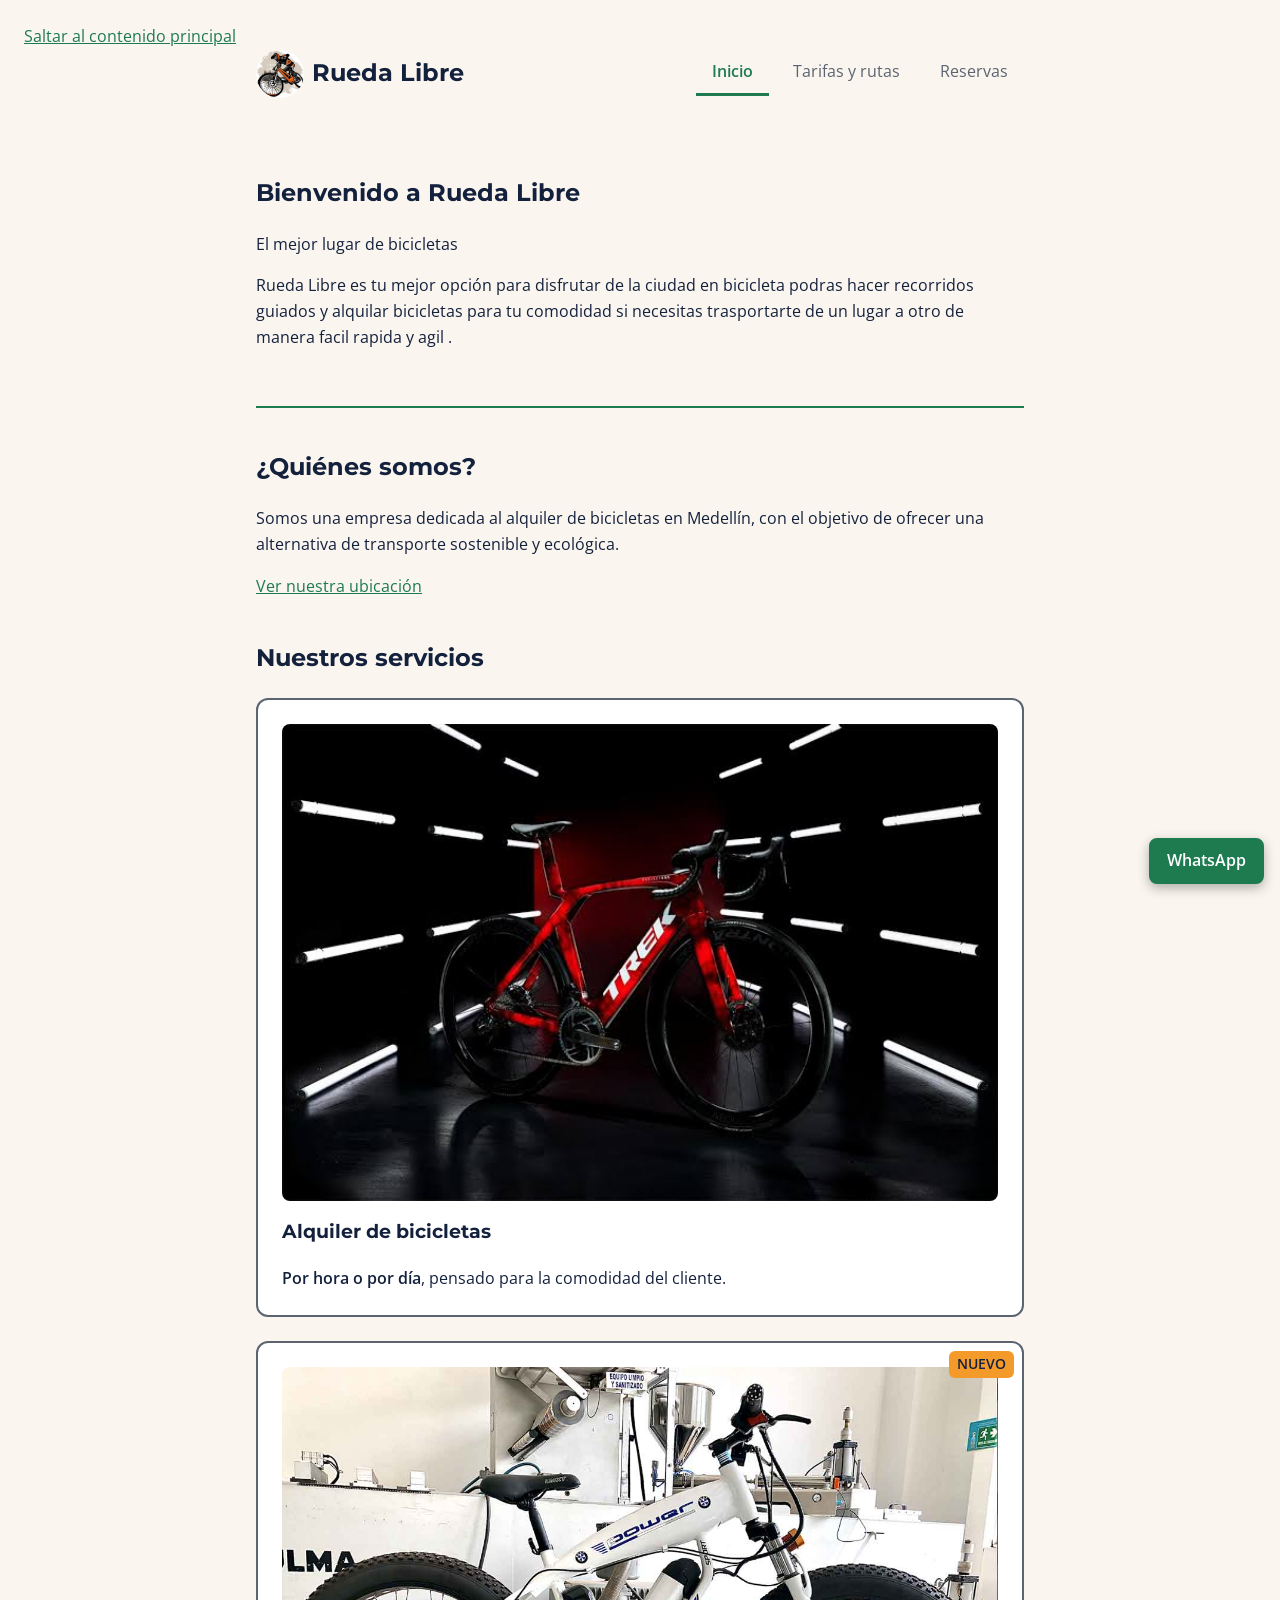
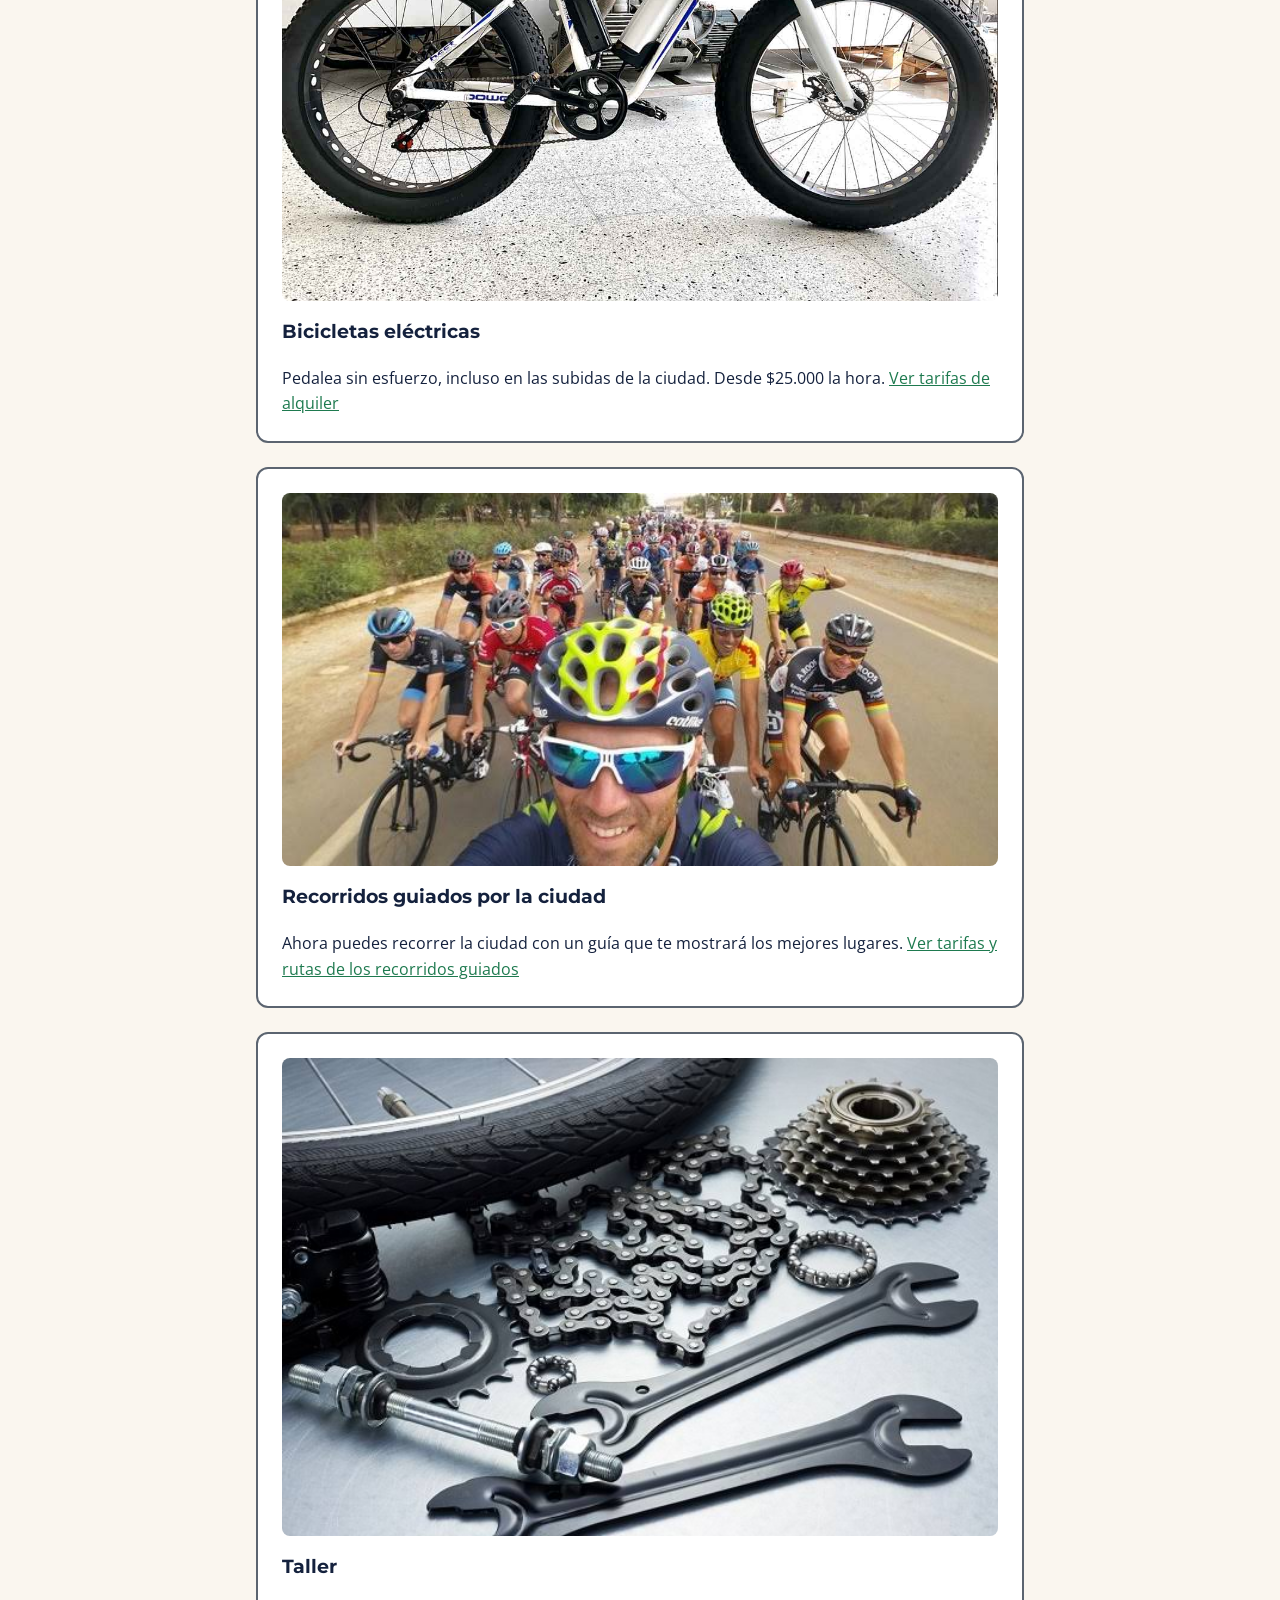
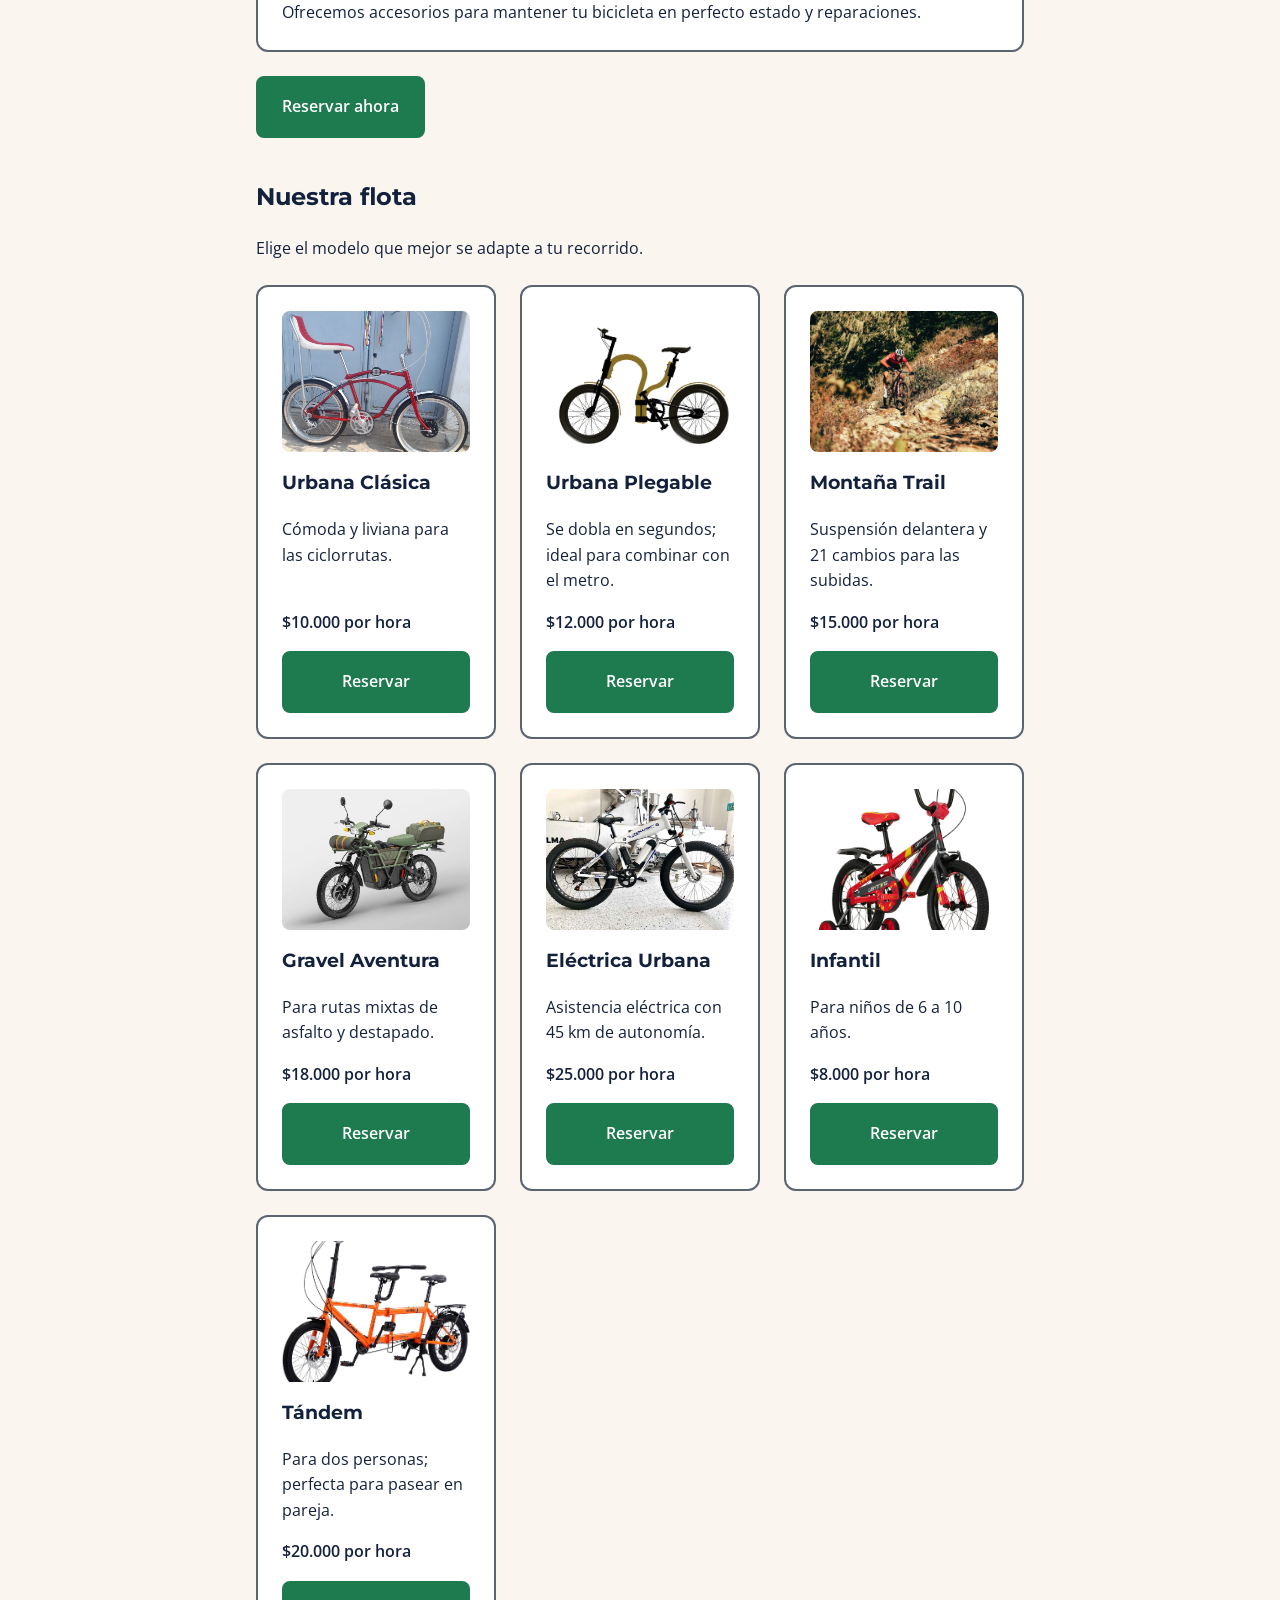
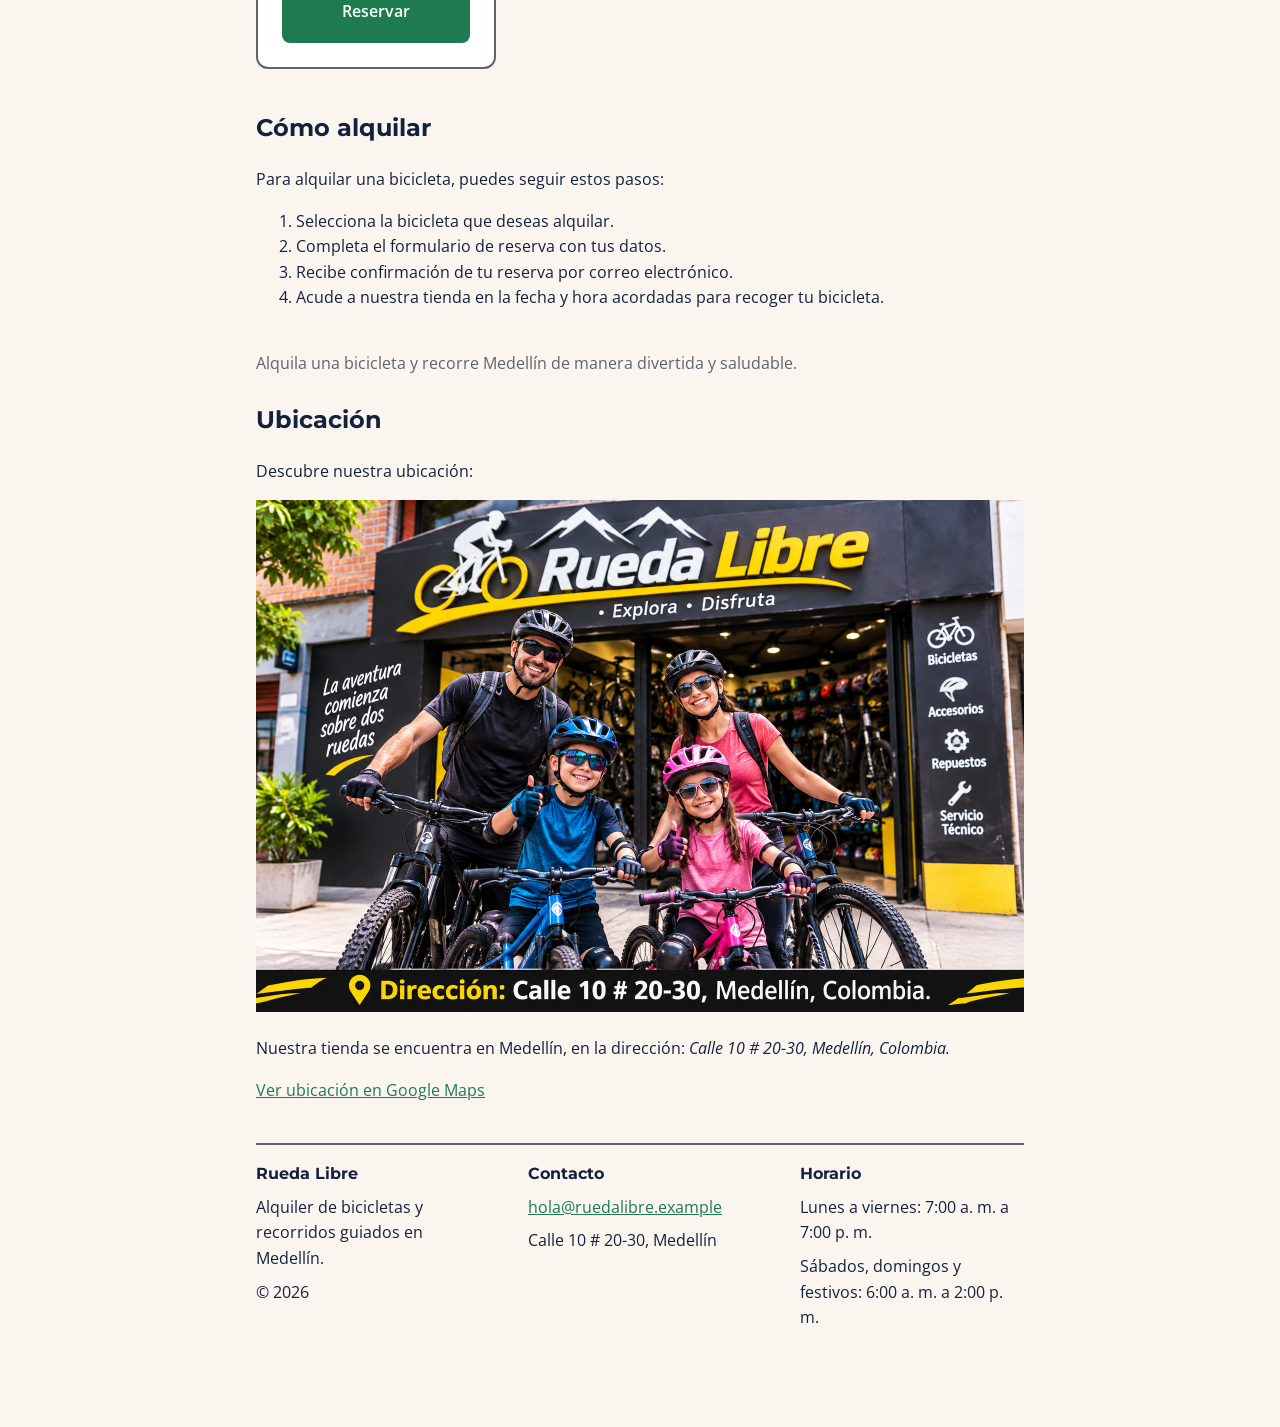
==== index.html @ db2ea0ac "Seccion Nuestra flota con Grid y tarjetas con Flexbox" ====
<!DOCTYPE html>
<html lang="es">
<head>
    <meta charset="UTF-8">
    <meta name="viewport" content="width=device-width, initial-scale=1.0">
    <meta name="description" content="Rueda Libre: alquiler de bicicletas y recorridos guiados en Medellín. Una manera de rodar en cualquier parte.">
    <title>Rueda Libre | Alquiler de bicicletas en Medellín</title>

    <link rel="preconnect" href="https://fonts.googleapis.com">
    <link rel="preconnect" href="https://fonts.gstatic.com" crossorigin>
    <link href="https://fonts.googleapis.com/css2?family=Montserrat:wght@700&family=Open+Sans:wght@400;600&display=swap" rel="stylesheet">
    <link rel="stylesheet" href="css/styles.css">
</head>
<body>
    <a href="#contenido">Saltar al contenido principal</a>

    <header>
        <p class="marca">
            <img src="img/LogoBicicleta.jpg" alt="" width="48" height="48">
            <span>Rueda Libre</span>
        </p>
        <nav>
            <ul id="menu">
                <li><a href="index.html" class="activo" aria-current="page">Inicio</a></li>
                <li><a href="paginas/tarifas.html">Tarifas y rutas</a></li>
                <li><a href="paginas/reservas.html">Reservas</a></li>
            </ul>
        </nav>
    </header>

    <main id="contenido">
        <section class="portada">
            <h1>Bienvenido a Rueda Libre</h1>
            <p>El mejor lugar de bicicletas</p>
            <p>Rueda Libre es tu mejor opción para disfrutar de la ciudad en bicicleta podras hacer recorridos guiados y alquilar bicicletas para tu comodidad si necesitas trasportarte de un lugar a otro de manera facil rapida y agil .</p>
        </section>

        <section id="quienes-somos">
            <h2>¿Quiénes somos?</h2>
            <p>Somos una empresa dedicada al alquiler de bicicletas en Medellín, con el objetivo de ofrecer una alternativa de transporte sostenible y ecológica.</p>
            <a href="#ubicacion">Ver nuestra ubicación</a>
        </section>

        <section id="nuestros-servicios">
            <h2>Nuestros servicios</h2>

            <article class="tarjeta">
                <img src="img/bicicleta1.jpg" alt="" width="200" height="200">
                <h3>Alquiler de bicicletas</h3>
                <p><strong>Por hora o por día</strong>, pensado para la comodidad del cliente.</p>
            </article>

            <article class="tarjeta tarjeta-nueva">
                <img src="img/bicicleta3.jpg" alt="" width="200" height="200">
                <h3>Bicicletas eléctricas</h3>
                <span class="etiqueta-nuevo">Nuevo</span>
                <p>Pedalea sin esfuerzo, incluso en las subidas de la ciudad. Desde $25.000 la hora.
                    <a href="paginas/tarifas.html#alquiler">Ver tarifas de alquiler</a></p>
            </article>

            <article class="tarjeta">
                <img src="img/bicicleta5.jpg" alt="" width="200" height="200">
                <h3>Recorridos guiados por la ciudad</h3>
                <p>Ahora puedes recorrer la ciudad con un guía que te mostrará los mejores lugares.
                    <a href="paginas/tarifas.html#recorridos">Ver tarifas y rutas de los recorridos guiados</a></p>
            </article>

            <article class="tarjeta">
                <img src="img/bicicleta4.jpg" alt="" width="200" height="200">
                <h3>Taller</h3>
                <p>Ofrecemos accesorios para mantener tu bicicleta en perfecto estado y reparaciones.</p>
            </article>

            <p><a href="paginas/reservas.html" class="boton-cta">Reservar ahora</a></p>
        </section>

        <!-- NUEVO: sección "Nuestra flota" con cuadrícula (Grid) de siete tarjetas.
             Las fotos son provisionales: cambia cada src por la foto real de ese modelo. -->
        <section id="flota">
            <h2>Nuestra flota</h2>
            <p>Elige el modelo que mejor se adapte a tu recorrido.</p>

            <div class="flota-grid">
                <article class="tarjeta tarjeta-flota">
                    <img src="img/clasica.jpg" alt="" width="200" height="200">
                    <h3>Urbana Clásica</h3>
                    <p class="descripcion">Cómoda y liviana para las ciclorrutas.</p>
                    <p class="precio">$10.000 por hora</p>
                    <a href="paginas/reservas.html" class="boton-cta" aria-label="Reservar Urbana Clásica">Reservar</a>
                </article>

                <article class="tarjeta tarjeta-flota">
                    <img src="img/plegable.jpg" alt="" width="200" height="200">
                    <h3>Urbana Plegable</h3>
                    <p class="descripcion">Se dobla en segundos; ideal para combinar con el metro.</p>
                    <p class="precio">$12.000 por hora</p>
                    <a href="paginas/reservas.html" class="boton-cta" aria-label="Reservar Urbana Plegable">Reservar</a>
                </article>

                <article class="tarjeta tarjeta-flota">
                    <img src="img/montaña.jpg" alt="" width="200" height="200">
                    <h3>Montaña Trail</h3>
                    <p class="descripcion">Suspensión delantera y 21 cambios para las subidas.</p>
                    <p class="precio">$15.000 por hora</p>
                    <a href="paginas/reservas.html" class="boton-cta" aria-label="Reservar Montaña Trail">Reservar</a>
                </article>

                <article class="tarjeta tarjeta-flota">
                    <img src="img/aventura.jpg" alt="" width="200" height="200">
                    <h3>Gravel Aventura</h3>
                    <p class="descripcion">Para rutas mixtas de asfalto y destapado.</p>
                    <p class="precio">$18.000 por hora</p>
                    <a href="paginas/reservas.html" class="boton-cta" aria-label="Reservar Gravel Aventura">Reservar</a>
                </article>

                <article class="tarjeta tarjeta-flota">
                    <img src="img/bicicleta3.jpg" alt="" width="200" height="200">
                    <h3>Eléctrica Urbana</h3>
                    <p class="descripcion">Asistencia eléctrica con 45 km de autonomía.</p>
                    <p class="precio">$25.000 por hora</p>
                    <a href="paginas/reservas.html" class="boton-cta" aria-label="Reservar Eléctrica Urbana">Reservar</a>
                </article>

                <article class="tarjeta tarjeta-flota">
                    <img src="img/niños.jpg" alt="" width="200" height="200">
                    <h3>Infantil</h3>
                    <p class="descripcion">Para niños de 6 a 10 años.</p>
                    <p class="precio">$8.000 por hora</p>
                    <a href="paginas/reservas.html" class="boton-cta" aria-label="Reservar Infantil">Reservar</a>
                </article>

                <!-- Séptimo modelo: solo se agrega otro <article>, sin tocar el CSS -->
                <article class="tarjeta tarjeta-flota">
                    <img src="img/2personas.jpg" alt="" width="100" height="100">
                    <h3>Tándem</h3>
                    <p class="descripcion">Para dos personas; perfecta para pasear en pareja.</p>
                    <p class="precio">$20.000 por hora</p>
                    <a href="paginas/reservas.html" class="boton-cta" aria-label="Reservar Tándem">Reservar</a>
                </article>
            </div>
        </section>

        <section id="como-alquilar">
            <h2>Cómo alquilar</h2>
            <p>Para alquilar una bicicleta, puedes seguir estos pasos:</p>
            <ol>
                <li>Selecciona la bicicleta que deseas alquilar.</li>
                <li>Completa el formulario de reserva con tus datos.</li>
                <li>Recibe confirmación de tu reserva por correo electrónico.</li>
                <li>Acude a nuestra tienda en la fecha y hora acordadas para recoger tu bicicleta.</li>
            </ol>
        </section>

        <figure class="bicicleta">
            <figcaption>Alquila una bicicleta y recorre Medellín de manera divertida y saludable.</figcaption>
        </figure>

        <section id="ubicacion">
            <h2>Ubicación</h2>
            <p>Descubre nuestra ubicación:</p>
            <img src="img/bicicleta2.png" alt="Bicicleta estacionada frente a la tienda de Rueda Libre" width="800" height="600">
            <p>Nuestra tienda se encuentra en Medellín, en la dirección: <em>Calle 10 # 20-30, Medellín, Colombia.</em></p>
            <a href="https://www.google.com/maps/place/Calle+10+%2320-30,+Medell%C3%ADn,+Antioquia" target="_blank" rel="noopener" aria-label="Ver ubicación en Google Maps (se abre en otra pestaña)">Ver ubicación en Google Maps</a>
        </section>
    </main>

    <footer>
        <div class="pie-bloque">
            <h2 class="pie-titulo">Rueda Libre</h2>
            <p>Alquiler de bicicletas y recorridos guiados en Medellín.</p>
            <p>© 2026</p>
        </div>

        <div class="pie-bloque">
            <h2 class="pie-titulo">Contacto</h2>
            <p><a href="mailto:hola@ruedalibre.example">hola@ruedalibre.example</a></p>
            <p>Calle 10 # 20-30, Medellín</p>
        </div>

        <div class="pie-bloque">
            <h2 class="pie-titulo">Horario</h2>
            <p>Lunes a viernes: 7:00 a. m. a 7:00 p. m.</p>
            <p>Sábados, domingos y festivos: 6:00 a. m. a 2:00 p. m.</p>
        </div>
    </footer>

    <a href="https://wa.me/573000000000" class="boton-cta boton-whatsapp" target="_blank" rel="noopener" aria-label="WhatsApp (se abre en otra pestaña)">WhatsApp</a>
</body>
</html>
---- css/styles.css ----
/* =====================================================
   RUEDA LIBRE · styles.css
   Índice:
   1. Variables globales
   2. Base (reset, texto, enlaces, foco)
   3. Estructura (contenedor, bloques y pie con Flexbox)
   4. Navegación (encabezado y menú con Flexbox)
   5. Componentes (portada, tarjetas, flota con Grid, etiqueta, tablas, botones, WhatsApp)
   6. Formulario
   ===================================================== */


/* =====================================================
   1. VARIABLES GLOBALES
   ===================================================== */
:root {
    /* Colores de marca */
    --verde-ruta: #1E7A4F;
    --naranja-pedal: #F39A2B;
    --azul-noche: #14213D;
    --crema: #FAF6EF;
    --gris-asfalto: #5B6470;
    --blanco: #FFFFFF;

    /* Tipografías (con fuentes de respaldo) */
    --fuente-titulos: "Montserrat", Arial, Helvetica, sans-serif;
    --fuente-texto: "Open Sans", Arial, Helvetica, sans-serif;

    /* Escala de espaciado */
    --espacio-1: 0.5rem;
    --espacio-2: 1rem;
    --espacio-3: 1.5rem;
    --espacio-4: 2.5rem;
}


/* =====================================================
   2. BASE
   ===================================================== */

/* Modelo de caja: el ancho incluye relleno y borde */
*, *::before, *::after {
    box-sizing: border-box;
}

/* padding-bottom grande: deja espacio al final para que el botón
   fijo de WhatsApp nunca tape el pie de página. */
body {
    font-family: var(--fuente-texto);
    font-weight: 400;
    line-height: 1.6;
    color: var(--azul-noche);
    background-color: var(--crema);
    padding: var(--espacio-2);
    padding-bottom: 5rem;
}

/* Títulos: un solo selector agrupado */
h1, h2, h3, h4, h5, h6 {
    font-family: var(--fuente-titulos);
    font-weight: 700;
}

strong {
    font-weight: 600;
}

/* Texto secundario: Gris Asfalto sobre Crema (5,6:1) */
small,
figcaption {
    color: var(--gris-asfalto);
}

/* Imágenes: nunca se salen de su caja */
img {
    max-width: 100%;
    height: auto;
}

/* Enlaces: Verde Ruta sobre Crema (4,9:1) */
a {
    color: var(--verde-ruta);
}

a:hover {
    color: var(--azul-noche);
    text-decoration-thickness: 3px;
}

/* Foco visible en todo lo que se puede enfocar */
a:focus,
button:focus,
input:focus,
select:focus,
textarea:focus {
    outline: 3px solid var(--azul-noche);
    outline-offset: 0.125rem;
}


/* =====================================================
   3. ESTRUCTURA
   ===================================================== */

/* Contenedor: ancho máximo en rem y centrado */
header, main, footer {
    max-width: 48rem;
    margin-left: auto;
    margin-right: auto;
}

/* ----- Pie de página con Flexbox -----
   Tres bloques en fila, alineados por arriba y con separación uniforme. */
footer {
    display: flex;
    flex-direction: row;
    justify-content: space-between;
    align-items: flex-start;
    flex-wrap: wrap;
    gap: var(--espacio-3);
    margin-top: var(--espacio-4);
    padding-top: var(--espacio-2);
    border-top: 2px solid var(--gris-asfalto);
}

.pie-bloque {
    flex: 0 1 14rem;
}

.pie-titulo {
    margin: 0 0 var(--espacio-1);
    font-size: 1rem;
}

.pie-bloque p {
    margin: 0 0 var(--espacio-1);
}

/* Separación entre bloques */
section {
    margin-bottom: var(--espacio-4);
}

figure {
    margin: var(--espacio-3) 0;
}

aside {
    margin: var(--espacio-3) 0;
    padding: var(--espacio-1) var(--espacio-3);
    border-left: 4px solid var(--verde-ruta);
}


/* =====================================================
   4. NAVEGACIÓN (encabezado y menú con Flexbox)
   ===================================================== */

/* ----- Encabezado -----
   Nombre en un extremo y menú en el otro, centrados verticalmente. */
header {
    display: flex;
    flex-direction: row;
    justify-content: space-between;
    align-items: center;
    flex-wrap: wrap;
    gap: var(--espacio-2);
    margin-bottom: var(--espacio-2);
}

/* Marca: logo pequeño + nombre (igual en las 3 páginas) */
.marca {
    display: flex;
    align-items: center;
    gap: var(--espacio-1);
    margin: 0;
    font-family: var(--fuente-titulos);
    font-size: 1.5rem;
    font-weight: 700;
}

.marca img {
    width: 3rem;
    height: 3rem;
    border-radius: 50%;
}

/* ----- Menú -----
   Contenedor flexible: gap separa los enlaces y flex-wrap los baja de línea. */
#menu {
    display: flex;
    flex-direction: row;
    flex-wrap: wrap;
    gap: var(--espacio-1);
    list-style: none;
    padding: 0;
    margin: 0;
}

/* Enlaces normales del menú: Gris Asfalto sobre Crema (5,6:1) */
#menu a {
    display: block;
    padding: var(--espacio-1) var(--espacio-2);
    color: var(--gris-asfalto);
    text-decoration: none;
    border-bottom: 3px solid transparent;
}

/* Página actual: Verde Ruta sobre Crema (4,9:1). (1,1,1) vence a "#menu a" (1,0,1) */
#menu a.activo {
    color: var(--verde-ruta);
    font-weight: 600;
    border-bottom-color: var(--verde-ruta);
}

/* Hover y foco: Crema sobre Azul Noche (14,8:1). Van después de .activo */
#menu a:hover,
#menu a:focus {
    background-color: var(--azul-noche);
    color: var(--crema);
    border-bottom-color: var(--crema);
}


/* =====================================================
   5. COMPONENTES
   ===================================================== */

/* ----- Portada de inicio ----- */
.portada {
    padding: var(--espacio-4) 0;
    border-bottom: 2px solid var(--verde-ruta);
}

/* ----- Tarjetas de servicios -----
   position: relative convierte a la tarjeta en el "punto de referencia"
   de los elementos absolute que tenga dentro (la etiqueta "Nuevo"). */
.tarjeta {
    position: relative;
    padding: var(--espacio-3);
    margin-bottom: var(--espacio-3);
    background-color: var(--blanco);
    border: 2px solid var(--gris-asfalto);
    border-radius: 0.75rem;
}

.tarjeta img {
    display: block;
    width: 100%;
    height: auto;
    margin-bottom: var(--espacio-2);
    border-radius: 0.5rem;
}

.tarjeta h3 {
    margin-top: 0;
}

.tarjeta p:last-child {
    margin-bottom: 0;
}

/* ----- Flota: cuadrícula con Grid -----
   NUEVO. repeat(auto-fit, minmax(14rem, 1fr)):
   - minmax(14rem, 1fr): cada columna mide como mínimo 14rem y, si sobra
     espacio, se reparte en partes iguales (1fr).
   - auto-fit: crea tantas columnas como quepan, sin media queries.
   - gap: separación uniforme entre filas y columnas.
   Las tarjetas de una misma fila se estiran a la misma altura
   (align-items de Grid es "stretch" por defecto). */
.flota-grid {
    display: grid;
    grid-template-columns: repeat(auto-fit, minmax(14rem, 1fr));
    gap: var(--espacio-3);
    margin-top: var(--espacio-3);
}

/* ----- Tarjeta de flota: contenido en columna con Flexbox -----
   Reutiliza .tarjeta (relleno, borde y esquinas de la semana 1).
   margin-bottom: 0 porque ahora la separación la da el gap del Grid.
   Va después de .tarjeta para que estas reglas ganen. */
.tarjeta-flota {
    display: flex;
    flex-direction: column;
    justify-content: flex-start;
    margin-bottom: 0;
}

/* Todas las fotos con la misma proporción, aunque sean de distinto tamaño */
.tarjeta-flota img {
    aspect-ratio: 4 / 3;
    object-fit: cover;
}

/* La descripción crece y ocupa el espacio sobrante: así el precio y el
   enlace "Reservar" quedan siempre al final de la tarjeta. */
.tarjeta-flota .descripcion {
    flex-grow: 1;
    margin: 0 0 var(--espacio-2);
}

.tarjeta-flota .precio {
    margin: 0 0 var(--espacio-2);
    font-weight: 600;
}

.tarjeta-flota .boton-cta {
    text-align: center;
}

/* ----- Etiqueta "Nuevo" -----
   absolute: sale del flujo, así que no desplaza el contenido de la tarjeta.
   Azul Noche sobre Naranja Pedal: contraste suficiente (≈7:1). */
.etiqueta-nuevo {
    position: absolute;
    top: var(--espacio-1);
    right: var(--espacio-1);
    padding: 0.125rem var(--espacio-1);
    background-color: var(--naranja-pedal);
    color: var(--azul-noche);
    border-radius: 0.375rem;
    font-size: 0.875rem;
    font-weight: 600;
    text-transform: uppercase;
}

/* ----- Tablas ----- */
table {
    width: 100%;
    border-collapse: collapse;
    margin-bottom: var(--espacio-3);
}

caption {
    padding: var(--espacio-1) 0;
    font-weight: 600;
    text-align: left;
}

th, td {
    padding: var(--espacio-1) var(--espacio-2);
    border: 1px solid var(--gris-asfalto);
    text-align: left;
}

/* Encabezados: blanco sobre Azul Noche (16:1) */
thead th {
    background-color: var(--azul-noche);
    color: var(--blanco);
}

/* ----- Botón de llamada a la acción -----
   Normal: blanco sobre Verde Ruta (5,3:1) */
.boton-cta {
    display: inline-block;
    padding: var(--espacio-2) var(--espacio-3);
    background-color: var(--verde-ruta);
    color: var(--blanco);
    border: 2px solid var(--verde-ruta);
    border-radius: 0.5rem;
    font-size: 1rem;
    font-weight: 600;
    text-decoration: none;
    cursor: pointer;
}

/* Hover y foco: blanco sobre Azul Noche (16:1). (0,2,0) vence a "a:hover" (0,1,1) */
.boton-cta:hover,
.boton-cta:focus {
    background-color: var(--azul-noche);
    border-color: var(--azul-noche);
    color: var(--blanco);
}

/* ----- Botón flotante de WhatsApp -----
   Reutiliza .boton-cta y solo agrega la posición fija. */
.boton-whatsapp {
    position: fixed;
    bottom: var(--espacio-2);
    right: var(--espacio-2);
    z-index: 100;
    padding: var(--espacio-1) var(--espacio-2);
    box-shadow: 0 0.25rem 0.75rem rgba(0, 0, 0, 0.3);
}


/* =====================================================
   6. FORMULARIO
   ===================================================== */

/* Los controles heredan la fuente del cuerpo */
input,
select,
textarea,
button {
    font-family: inherit;
}

fieldset {
    margin: 0 0 var(--espacio-3);
    padding: var(--espacio-2) var(--espacio-3);
    border: 2px solid var(--gris-asfalto);
    border-radius: 0.5rem;
}

legend {
    padding: 0 var(--espacio-1);
    font-weight: 600;
}

fieldset p {
    margin: 0 0 var(--espacio-2);
}

/* Etiqueta sobre su campo */
label {
    display: block;
    margin-bottom: var(--espacio-1);
    font-weight: 600;
}

/* Campos a todo el ancho disponible */
input,
select,
textarea {
    width: 100%;
    padding: var(--espacio-1);
    border: 2px solid var(--gris-asfalto);
    border-radius: 0.25rem;
    font-size: 1rem;
    color: var(--azul-noche);
}

input:hover,
input:focus,
select:hover,
select:focus,
textarea:hover,
textarea:focus {
    border-color: var(--azul-noche);
}

/* Radios y casilla: junto a su texto y sin ancho completo.
   (0,1,1) vence a "label" y a "input" (0,0,1) */
.opcion label {
    display: inline-block;
    margin-right: var(--espacio-2);
    margin-bottom: 0;
    font-weight: 400;
}

.opcion input {
    width: auto;
}
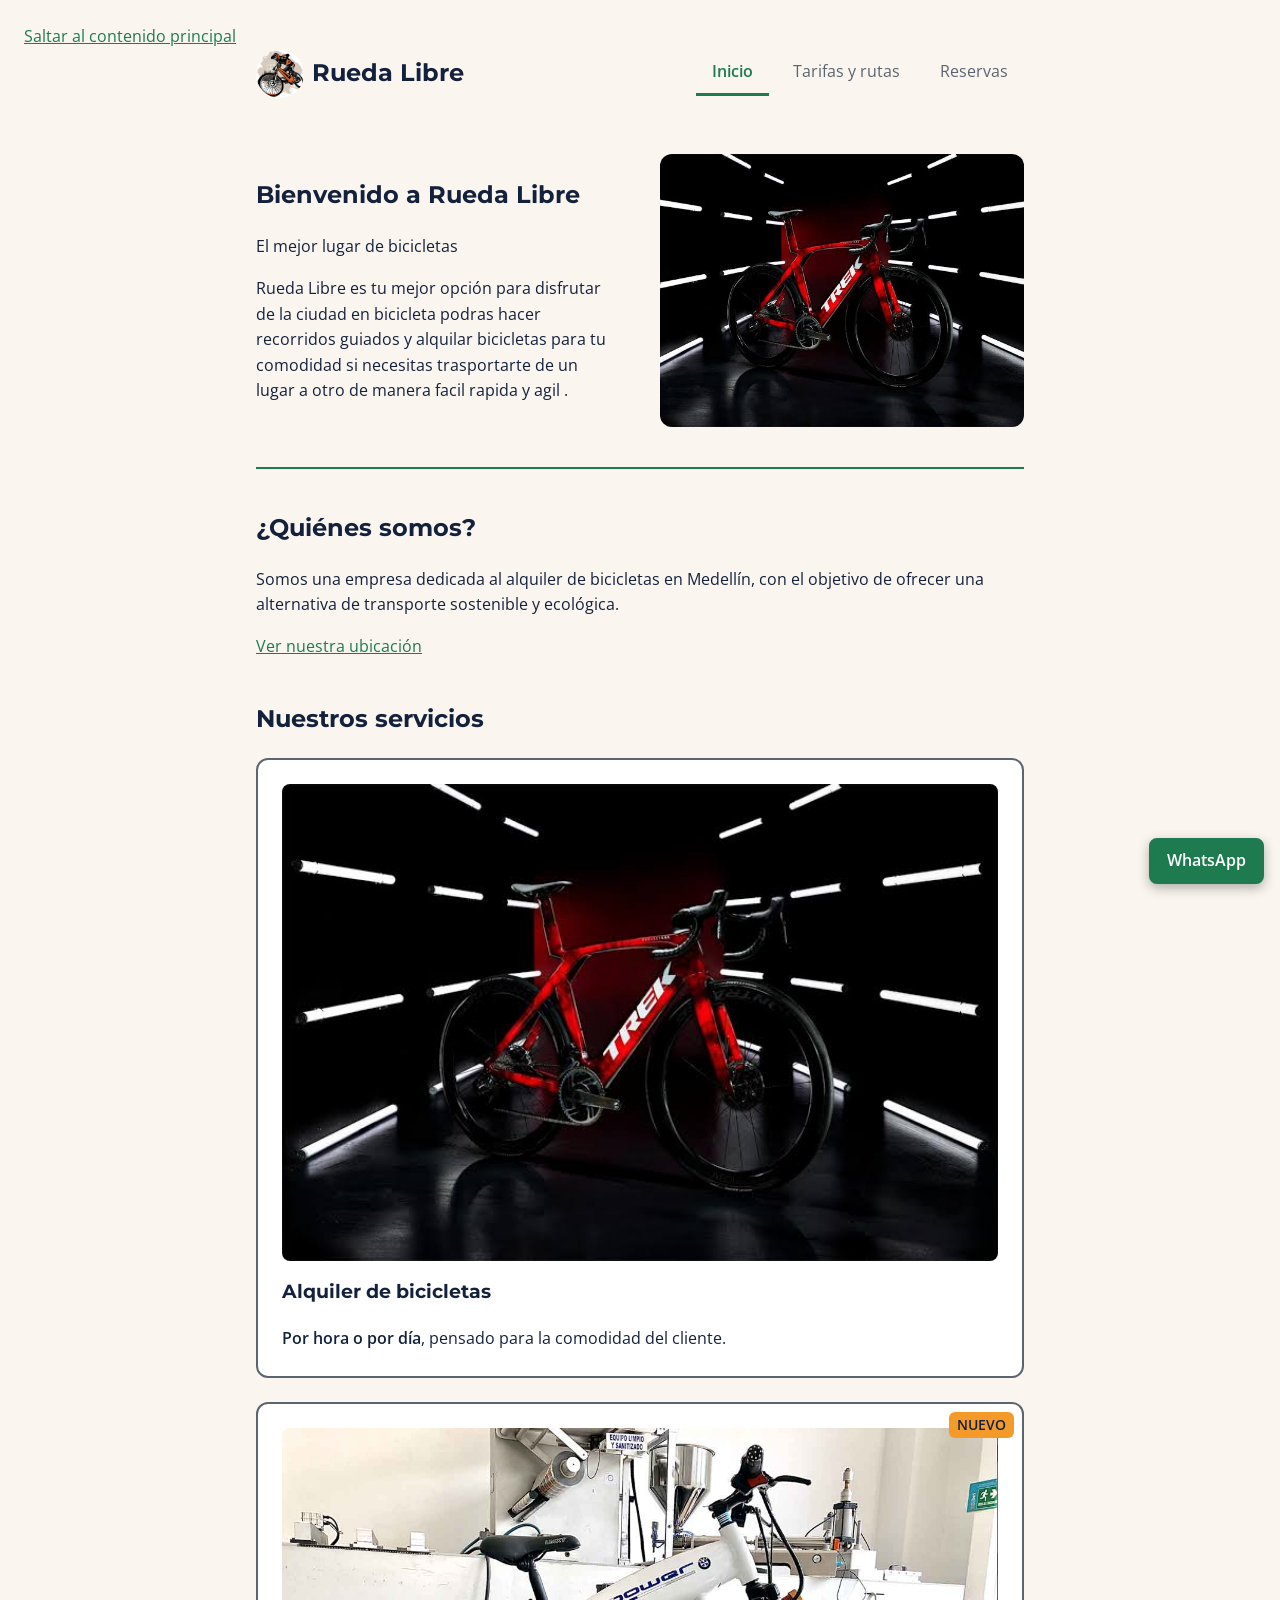
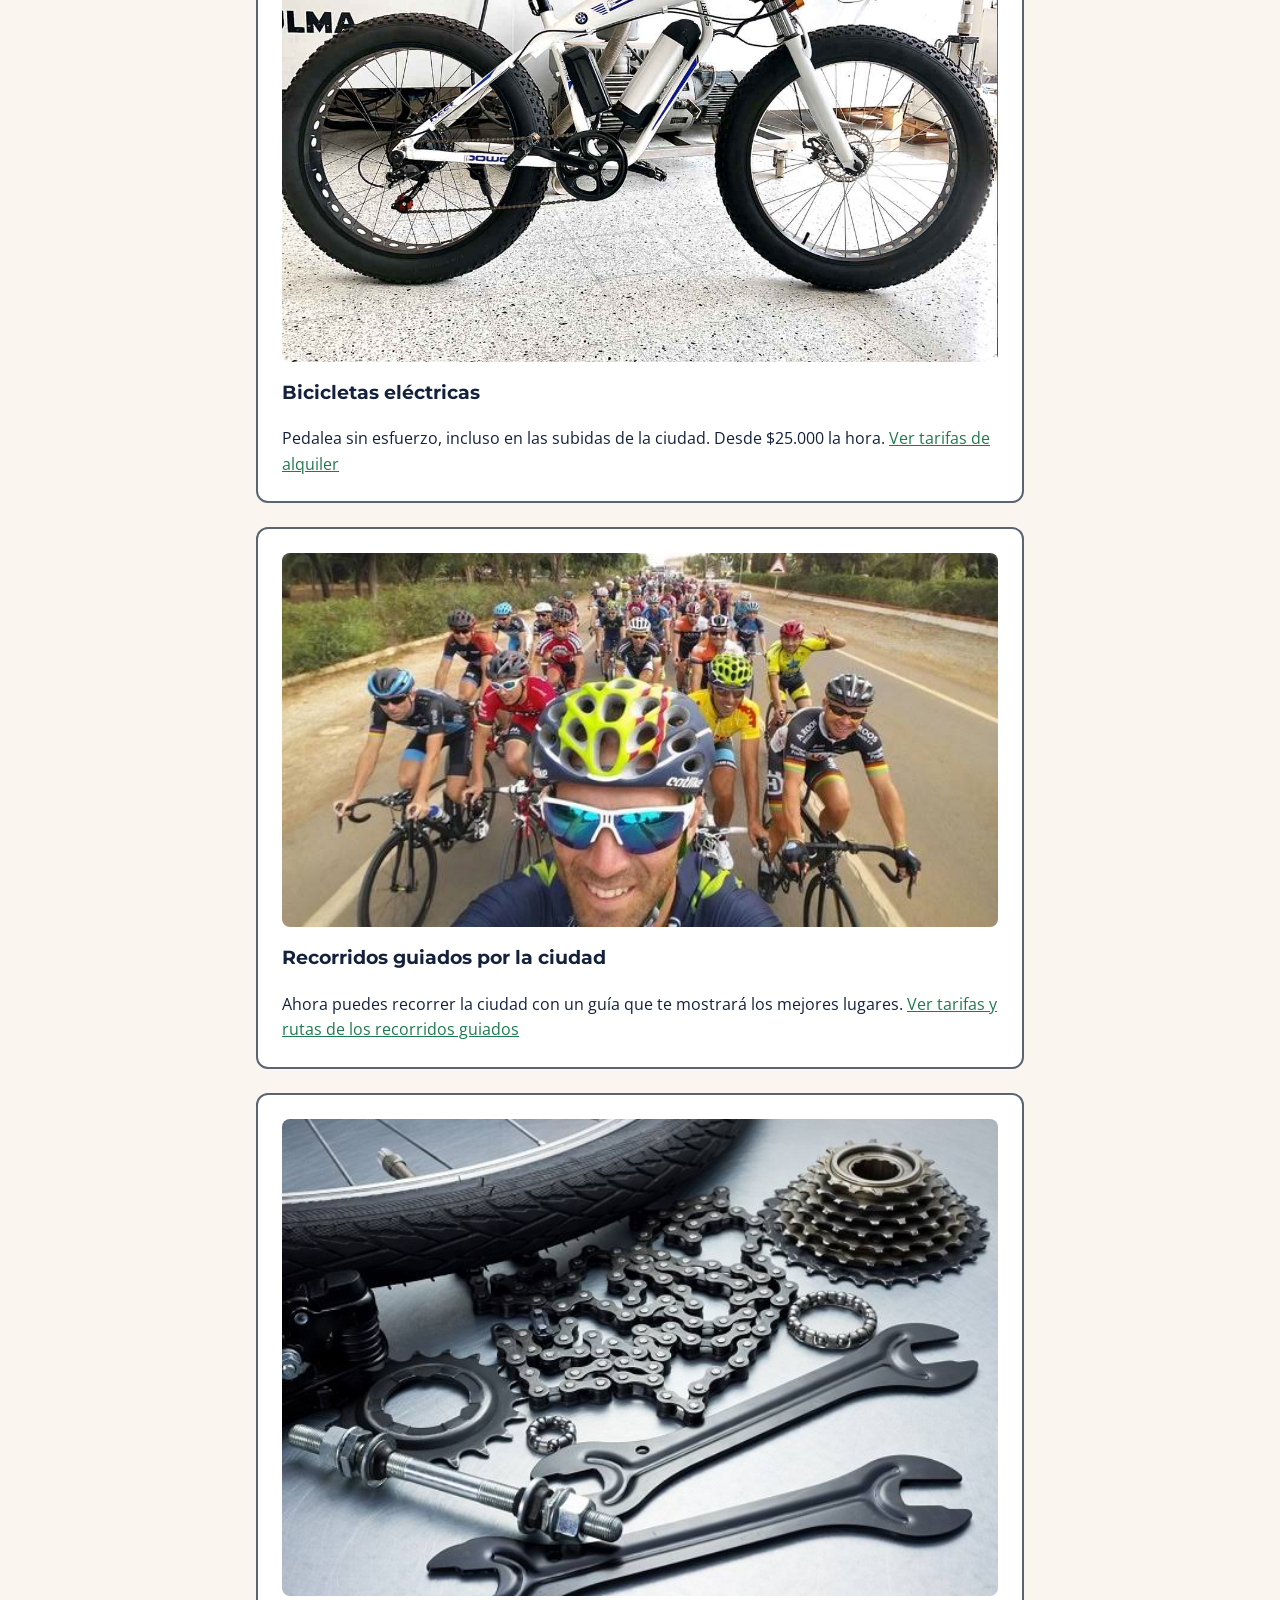
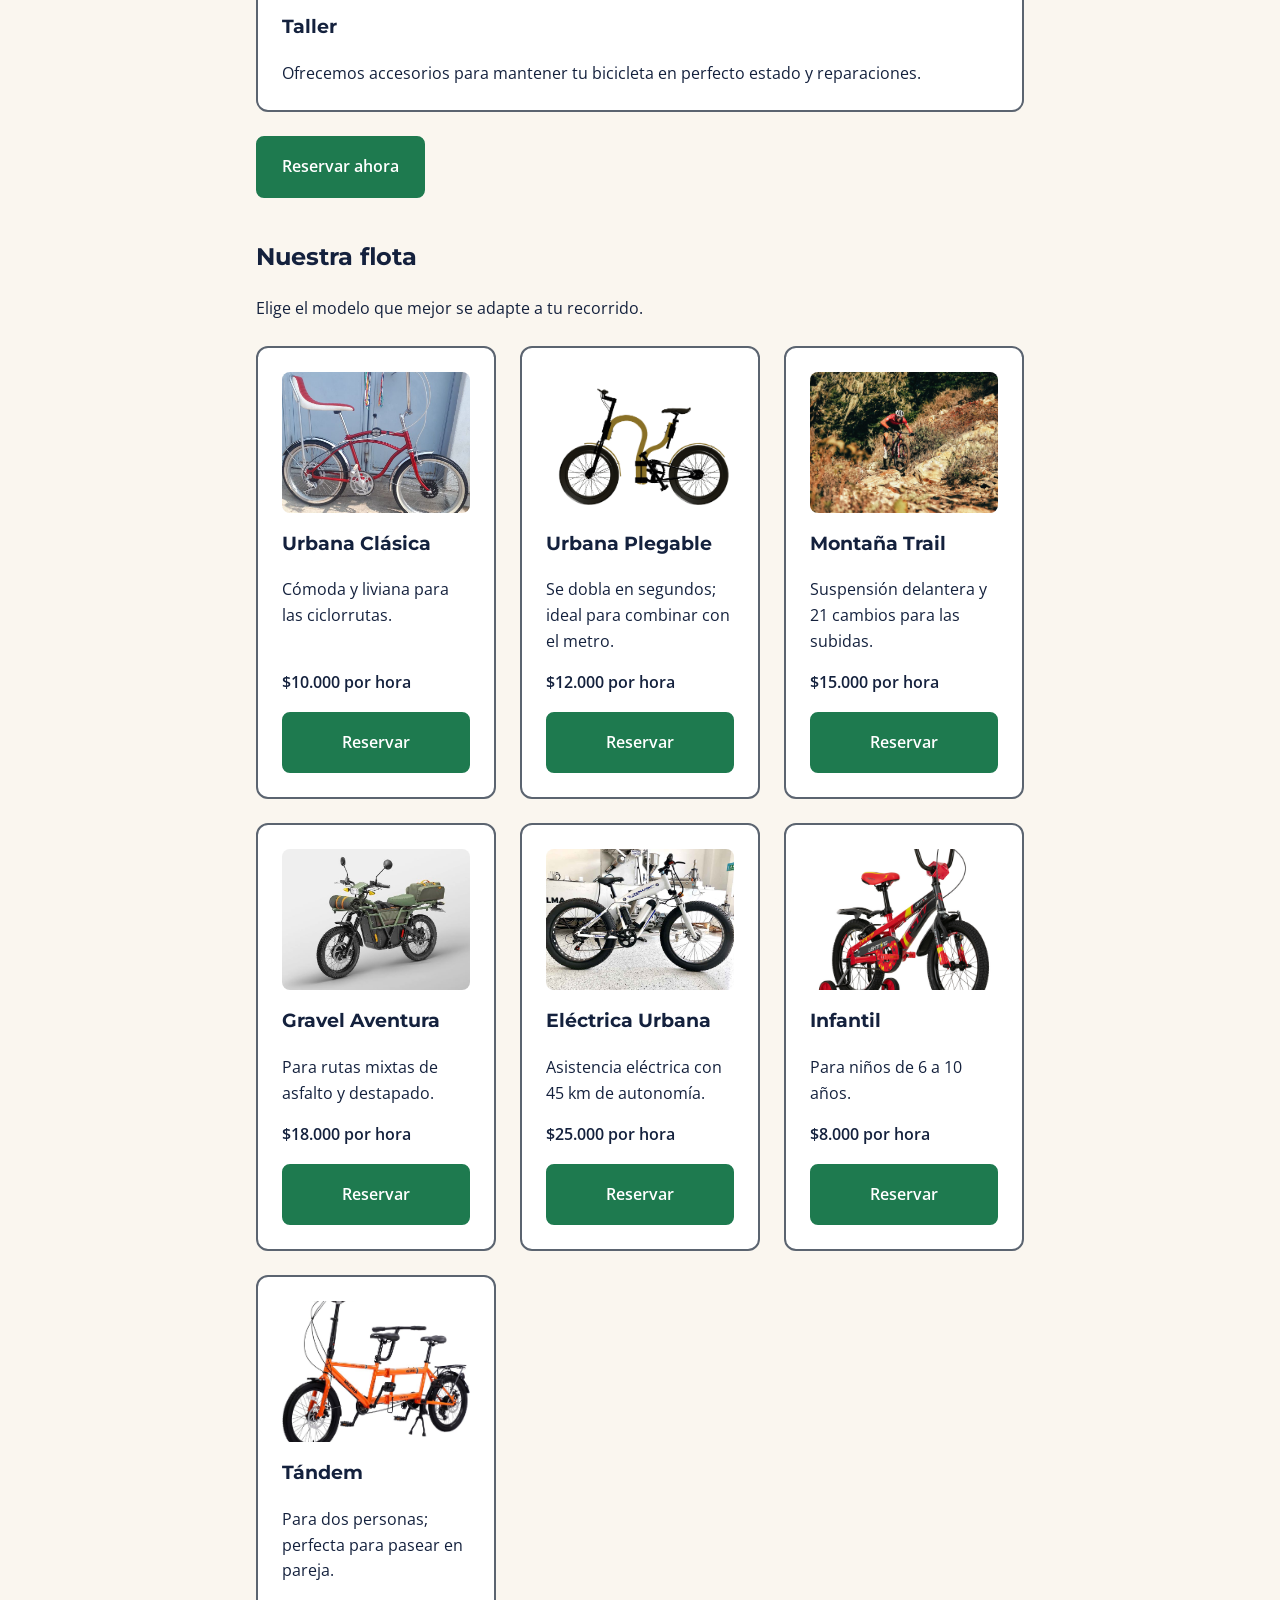
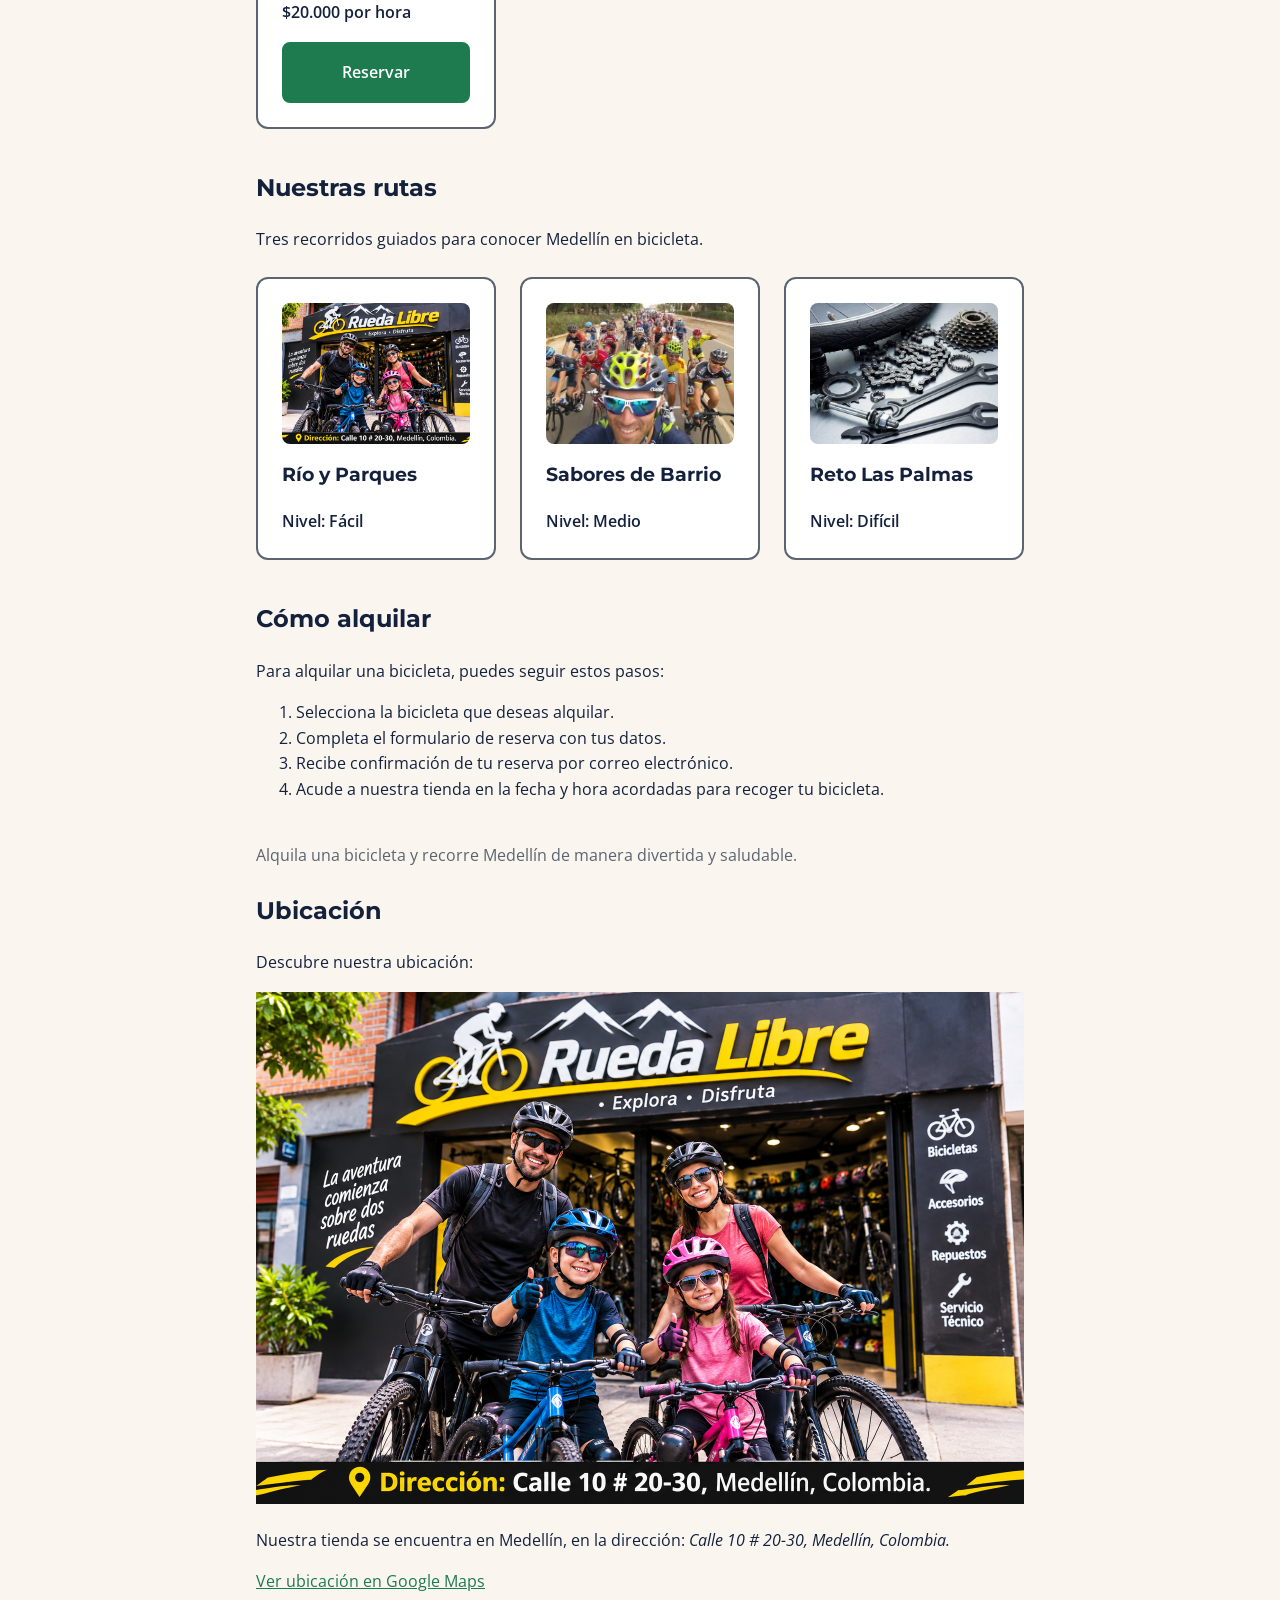
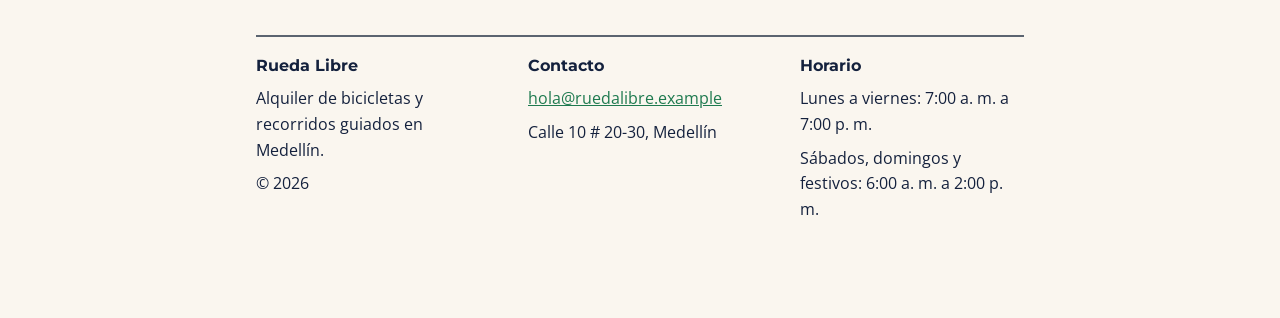
==== commit 1c226ae5: "Layout en dos dimensiones: portada, galeria de rutas y reservas 2:1" ====
--- a/index.html
+++ b/index.html
@@ -29,10 +29,15 @@
     </header>
 
     <main id="contenido">
+        <!-- NUEVO (ejercicio 3): portada en dos columnas con Grid (texto + foto) -->
         <section class="portada">
-            <h1>Bienvenido a Rueda Libre</h1>
-            <p>El mejor lugar de bicicletas</p>
-            <p>Rueda Libre es tu mejor opción para disfrutar de la ciudad en bicicleta podras hacer recorridos guiados y alquilar bicicletas para tu comodidad si necesitas trasportarte de un lugar a otro de manera facil rapida y agil .</p>
+            <div class="portada-texto">
+                <h1>Bienvenido a Rueda Libre</h1>
+                <p>El mejor lugar de bicicletas</p>
+                <p>Rueda Libre es tu mejor opción para disfrutar de la ciudad en bicicleta podras hacer recorridos guiados y alquilar bicicletas para tu comodidad si necesitas trasportarte de un lugar a otro de manera facil rapida y agil .</p>
+            </div>
+            <!-- Foto provisional: cambia el src por la foto real de la portada -->
+            <img class="portada-foto" src="img/bicicleta1.jpg" alt="Bicicleta de Rueda Libre lista para recorrer Medellín" width="600" height="450">
         </section>
 
         <section id="quienes-somos">
@@ -74,8 +79,7 @@
             <p><a href="paginas/reservas.html" class="boton-cta">Reservar ahora</a></p>
         </section>
 
-        <!-- NUEVO: sección "Nuestra flota" con cuadrícula (Grid) de siete tarjetas.
-             Las fotos son provisionales: cambia cada src por la foto real de ese modelo. -->
+        <!-- Sección "Nuestra flota" con cuadrícula (Grid) de siete tarjetas -->
         <section id="flota">
             <h2>Nuestra flota</h2>
             <p>Elige el modelo que mejor se adapte a tu recorrido.</p>
@@ -98,7 +102,7 @@
                 </article>
 
                 <article class="tarjeta tarjeta-flota">
-                    <img src="img/montaña.jpg" alt="" width="200" height="200">
+                    <img src="img/montana.jpg" alt="" width="200" height="200">
                     <h3>Montaña Trail</h3>
                     <p class="descripcion">Suspensión delantera y 21 cambios para las subidas.</p>
                     <p class="precio">$15.000 por hora</p>
@@ -122,7 +126,7 @@
                 </article>
 
                 <article class="tarjeta tarjeta-flota">
-                    <img src="img/niños.jpg" alt="" width="200" height="200">
+                    <img src="img/ninos.jpg" alt="" width="200" height="200">
                     <h3>Infantil</h3>
                     <p class="descripcion">Para niños de 6 a 10 años.</p>
                     <p class="precio">$8.000 por hora</p>
@@ -136,6 +140,33 @@
                     <p class="descripcion">Para dos personas; perfecta para pasear en pareja.</p>
                     <p class="precio">$20.000 por hora</p>
                     <a href="paginas/reservas.html" class="boton-cta" aria-label="Reservar Tándem">Reservar</a>
+                </article>
+            </div>
+        </section>
+
+        <!-- NUEVO (ejercicio 3): galería "Nuestras rutas" con tres tarjetas en una fila (Grid).
+             Fotos provisionales: cambia cada src por la foto real de esa ruta. -->
+        <section id="rutas">
+            <h2>Nuestras rutas</h2>
+            <p>Tres recorridos guiados para conocer Medellín en bicicleta.</p>
+
+            <div class="galeria">
+                <article class="tarjeta tarjeta-ruta">
+                    <img src="img/bicicleta2.png" alt="" width="200" height="150">
+                    <h3>Río y Parques</h3>
+                    <p class="nivel">Nivel: Fácil</p>
+                </article>
+
+                <article class="tarjeta tarjeta-ruta">
+                    <img src="img/bicicleta5.jpg" alt="" width="200" height="150">
+                    <h3>Sabores de Barrio</h3>
+                    <p class="nivel">Nivel: Medio</p>
+                </article>
+
+                <article class="tarjeta tarjeta-ruta">
+                    <img src="img/bicicleta4.jpg" alt="" width="200" height="150">
+                    <h3>Reto Las Palmas</h3>
+                    <p class="nivel">Nivel: Difícil</p>
                 </article>
             </div>
         </section>
--- a/css/styles.css
+++ b/css/styles.css
@@ -5,8 +5,9 @@
    2. Base (reset, texto, enlaces, foco)
    3. Estructura (contenedor, bloques y pie con Flexbox)
    4. Navegación (encabezado y menú con Flexbox)
-   5. Componentes (portada, tarjetas, flota con Grid, etiqueta, tablas, botones, WhatsApp)
-   6. Formulario
+   5. Componentes (portada, tarjetas, flota, rutas, etiqueta, tablas, botones, WhatsApp)
+   6. Formulario (layout 2:1 de reservas y fila de campos)
+   7. Pantallas angostas
    ===================================================== */
 
 
@@ -110,7 +111,7 @@
 }
 
 /* ----- Pie de página con Flexbox -----
-   Tres bloques en fila, alineados por arriba y con separación uniforme. */
+   Tres bloques en fila (una dimensión), alineados por arriba. */
 footer {
     display: flex;
     flex-direction: row;
@@ -226,10 +227,33 @@
    5. COMPONENTES
    ===================================================== */
 
-/* ----- Portada de inicio ----- */
+/* ----- Portada de inicio con Grid -----
+   Dos columnas iguales (1fr 1fr): texto a la izquierda, foto a la derecha.
+   align-items: center centra verticalmente el bloque de texto frente a la foto. */
 .portada {
+    display: grid;
+    grid-template-columns: 1fr 1fr;
+    align-items: center;
+    gap: var(--espacio-4);
     padding: var(--espacio-4) 0;
     border-bottom: 2px solid var(--verde-ruta);
+}
+
+/* Sin márgenes sobrantes arriba y abajo, para que el centrado sea exacto */
+.portada-texto h1 {
+    margin-top: 0;
+}
+
+.portada-texto p:last-child {
+    margin-bottom: 0;
+}
+
+/* Foto con proporción fija y esquinas redondeadas */
+.portada-foto {
+    width: 100%;
+    aspect-ratio: 4 / 3;
+    object-fit: cover;
+    border-radius: 0.75rem;
 }
 
 /* ----- Tarjetas de servicios -----
@@ -260,14 +284,8 @@
     margin-bottom: 0;
 }
 
-/* ----- Flota: cuadrícula con Grid -----
-   NUEVO. repeat(auto-fit, minmax(14rem, 1fr)):
-   - minmax(14rem, 1fr): cada columna mide como mínimo 14rem y, si sobra
-     espacio, se reparte en partes iguales (1fr).
-   - auto-fit: crea tantas columnas como quepan, sin media queries.
-   - gap: separación uniforme entre filas y columnas.
-   Las tarjetas de una misma fila se estiran a la misma altura
-   (align-items de Grid es "stretch" por defecto). */
+/* ----- Flota: cuadrícula adaptable con Grid -----
+   Tantas columnas como quepan (auto-fit), cada una de 14rem como mínimo. */
 .flota-grid {
     display: grid;
     grid-template-columns: repeat(auto-fit, minmax(14rem, 1fr));
@@ -275,10 +293,7 @@
     margin-top: var(--espacio-3);
 }
 
-/* ----- Tarjeta de flota: contenido en columna con Flexbox -----
-   Reutiliza .tarjeta (relleno, borde y esquinas de la semana 1).
-   margin-bottom: 0 porque ahora la separación la da el gap del Grid.
-   Va después de .tarjeta para que estas reglas ganen. */
+/* ----- Tarjeta de flota: contenido en columna con Flexbox ----- */
 .tarjeta-flota {
     display: flex;
     flex-direction: column;
@@ -286,14 +301,7 @@
     margin-bottom: 0;
 }
 
-/* Todas las fotos con la misma proporción, aunque sean de distinto tamaño */
-.tarjeta-flota img {
-    aspect-ratio: 4 / 3;
-    object-fit: cover;
-}
-
-/* La descripción crece y ocupa el espacio sobrante: así el precio y el
-   enlace "Reservar" quedan siempre al final de la tarjeta. */
+/* La descripción crece y empuja precio y enlace al final de la tarjeta */
 .tarjeta-flota .descripcion {
     flex-grow: 1;
     margin: 0 0 var(--espacio-2);
@@ -306,6 +314,31 @@
 
 .tarjeta-flota .boton-cta {
     text-align: center;
+}
+
+/* ----- Galería "Nuestras rutas" con Grid -----
+   Tres columnas iguales (repeat(3, 1fr)) en una sola fila. */
+.galeria {
+    display: grid;
+    grid-template-columns: repeat(3, 1fr);
+    gap: var(--espacio-3);
+    margin-top: var(--espacio-3);
+}
+
+/* La separación la da el gap, no el margen de .tarjeta */
+.tarjeta-ruta {
+    margin-bottom: 0;
+}
+
+.tarjeta-ruta .nivel {
+    font-weight: 600;
+}
+
+/* Fotos de flota y de rutas con la misma proporción (selector agrupado) */
+.tarjeta-flota img,
+.tarjeta-ruta img {
+    aspect-ratio: 4 / 3;
+    object-fit: cover;
 }
 
 /* ----- Etiqueta "Nuevo" -----
@@ -388,6 +421,37 @@
    6. FORMULARIO
    ===================================================== */
 
+/* ----- Layout de reservas con Grid (proporción 2:1) -----
+   2fr para el formulario y 1fr para el contacto.
+   align-items: start evita que el aside se estire a la altura del formulario. */
+.reservas-layout {
+    display: grid;
+    grid-template-columns: 2fr 1fr;
+    align-items: start;
+    gap: var(--espacio-4);
+}
+
+/* La separación la da el gap: se quitan los márgenes de los dos hijos */
+.reservas-layout > section,
+.reservas-layout > aside {
+    margin: 0;
+}
+
+/* ----- Fila de dos campos cortos con Flexbox -----
+   Documento y celular en la misma fila (una dimensión).
+   flex: 1 1 12rem → cada campo parte de 12rem y se reparten el espacio;
+   si no caben, el segundo baja de línea (flex-wrap). */
+.fila-campos {
+    display: flex;
+    flex-wrap: wrap;
+    align-items: flex-start;
+    gap: 0 var(--espacio-2);
+}
+
+.fila-campos p {
+    flex: 1 1 12rem;
+}
+
 /* Los controles heredan la fuente del cuerpo */
 input,
 select,
@@ -451,4 +515,18 @@
 
 .opcion input {
     width: auto;
+}
+
+
+/* =====================================================
+   7. PANTALLAS ANGOSTAS
+   Red de seguridad: en celulares las columnas del boceto de escritorio
+   pasan a una sola, para que nada quede apretado.
+   ===================================================== */
+@media (max-width: 40rem) {
+    .portada,
+    .galeria,
+    .reservas-layout {
+        grid-template-columns: 1fr;
+    }
 }
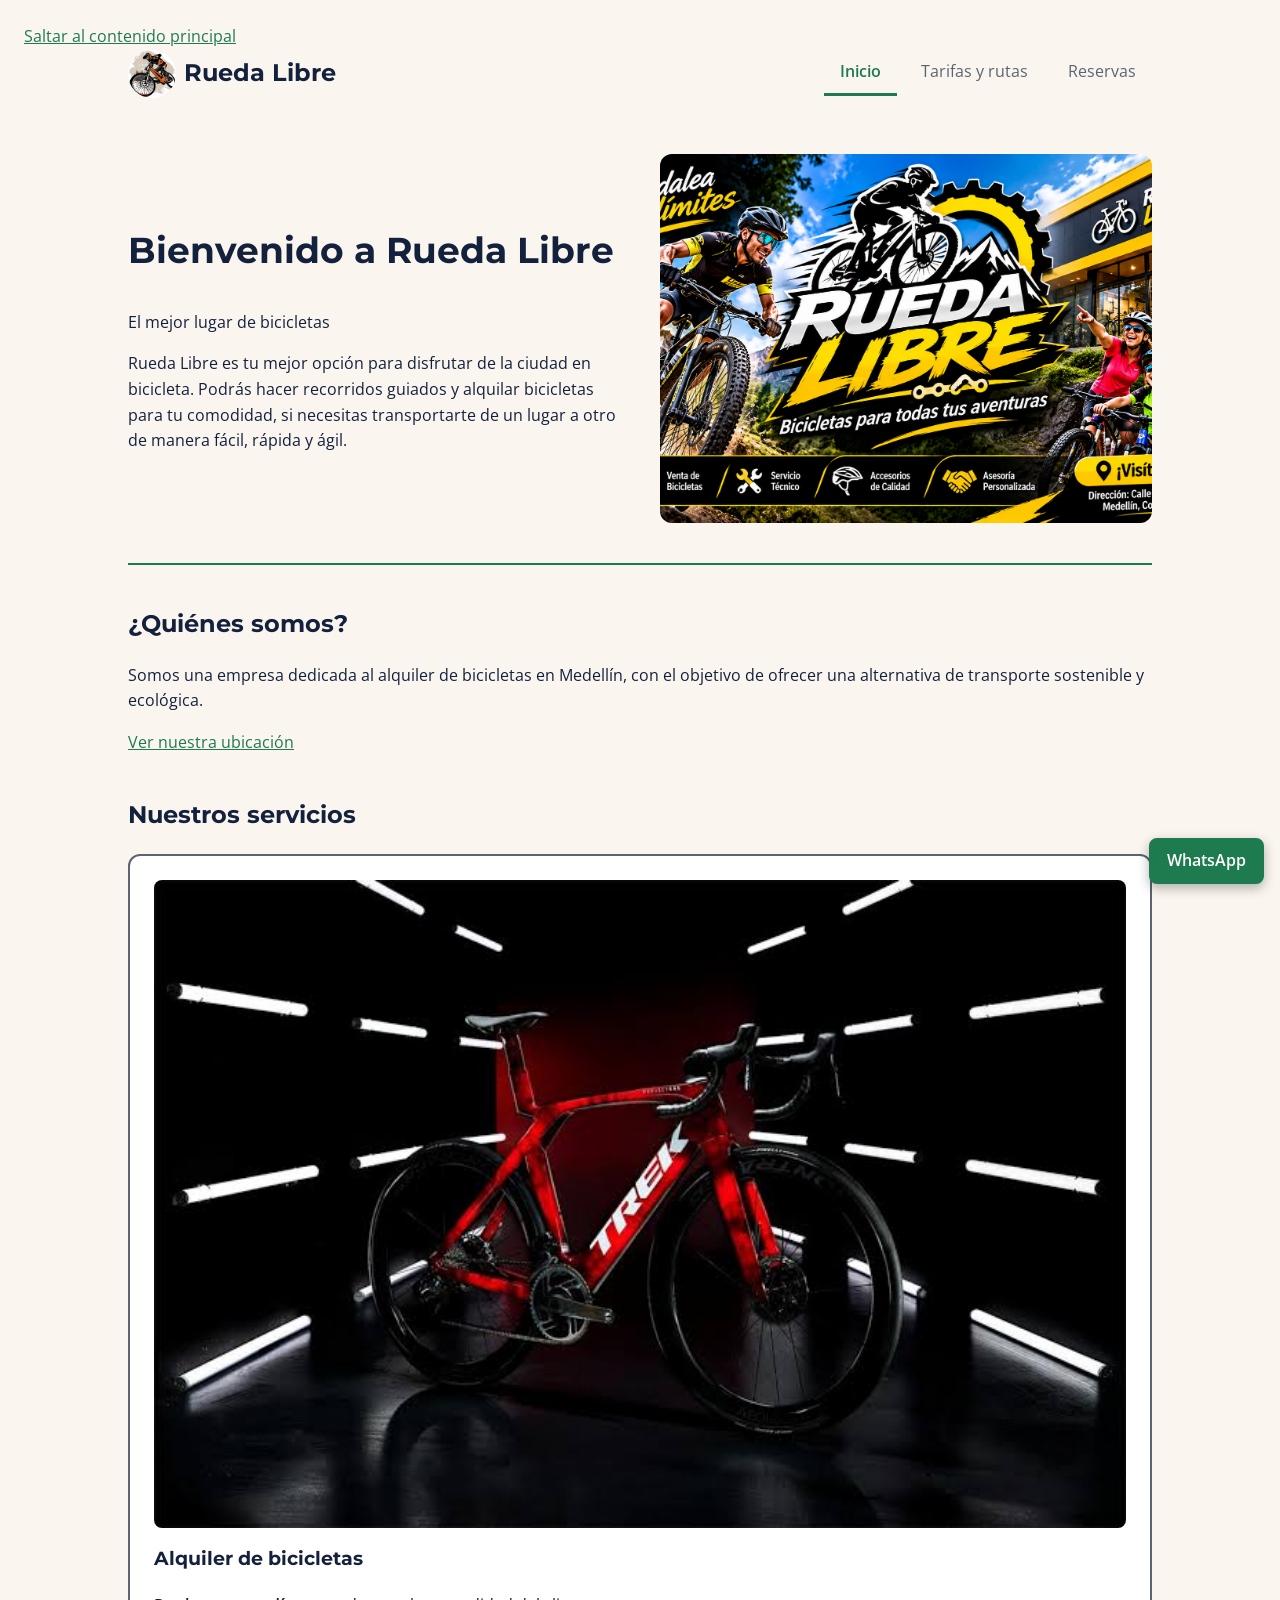
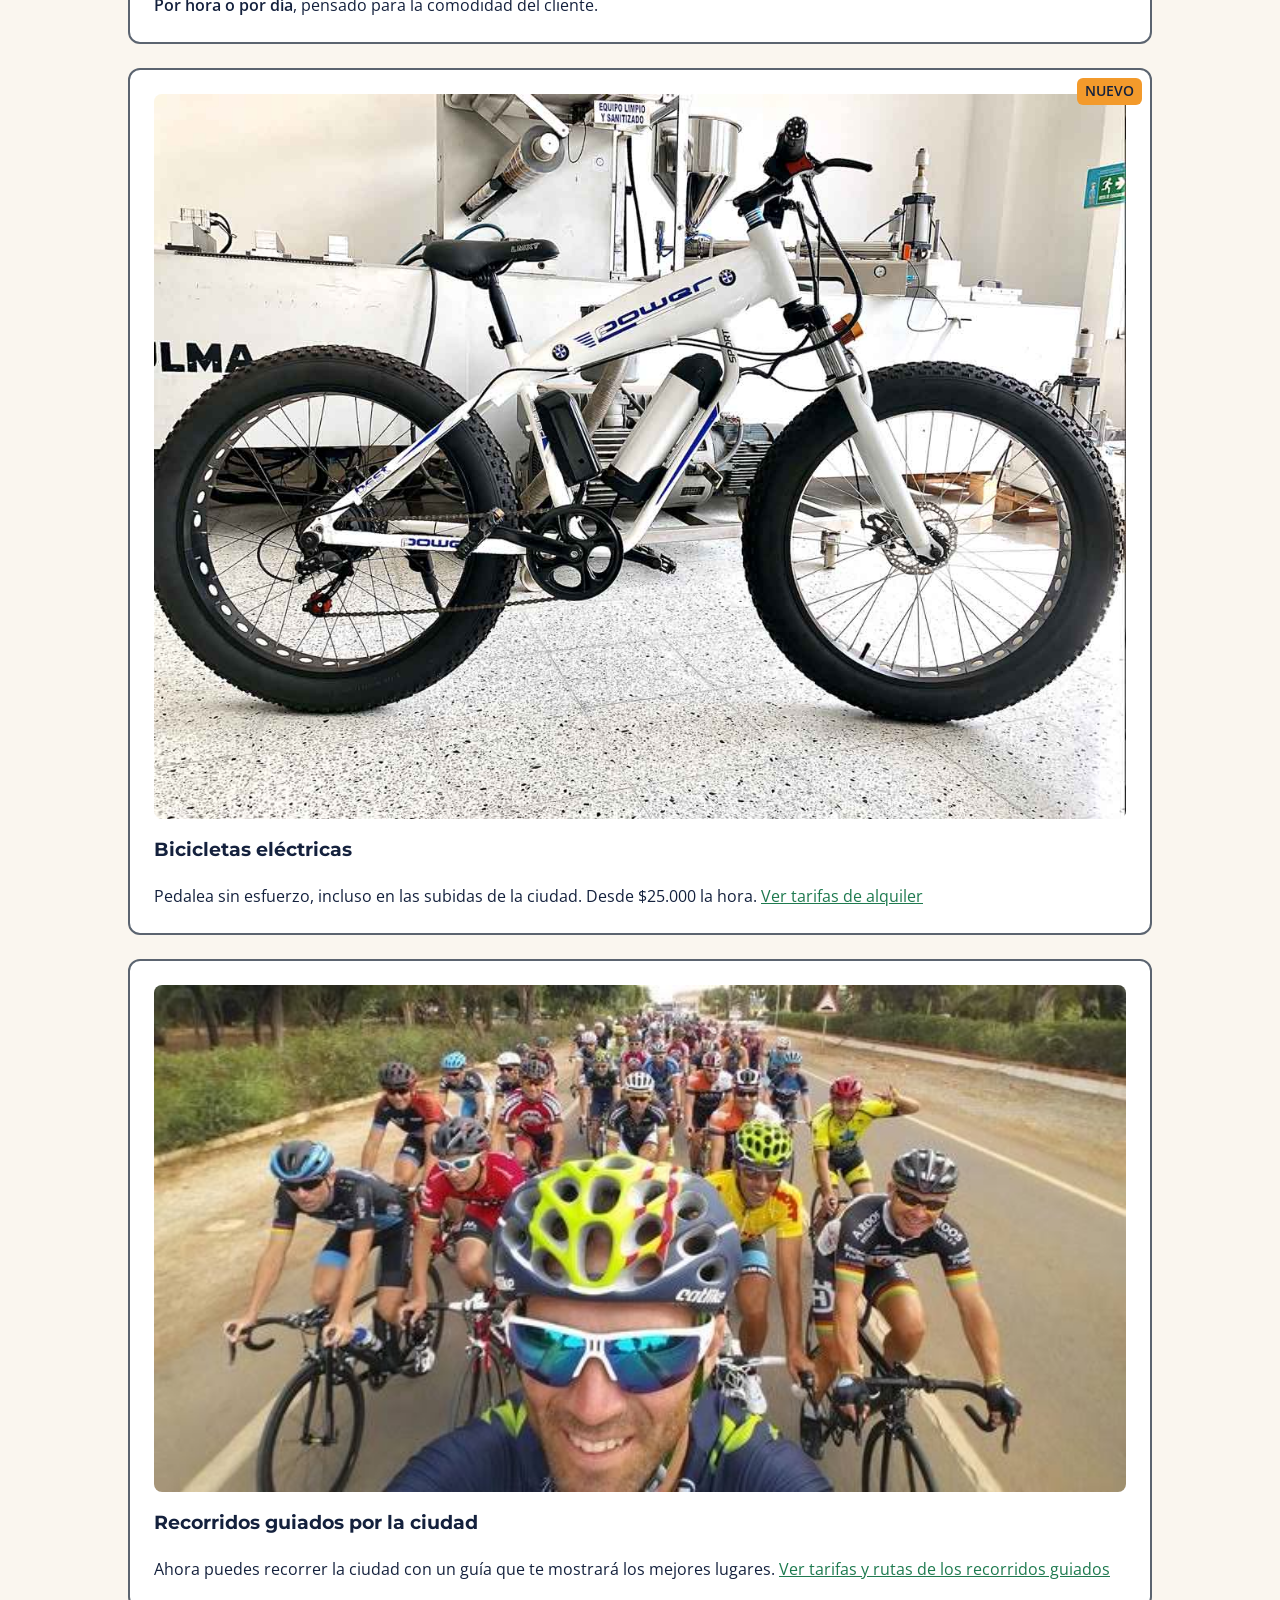
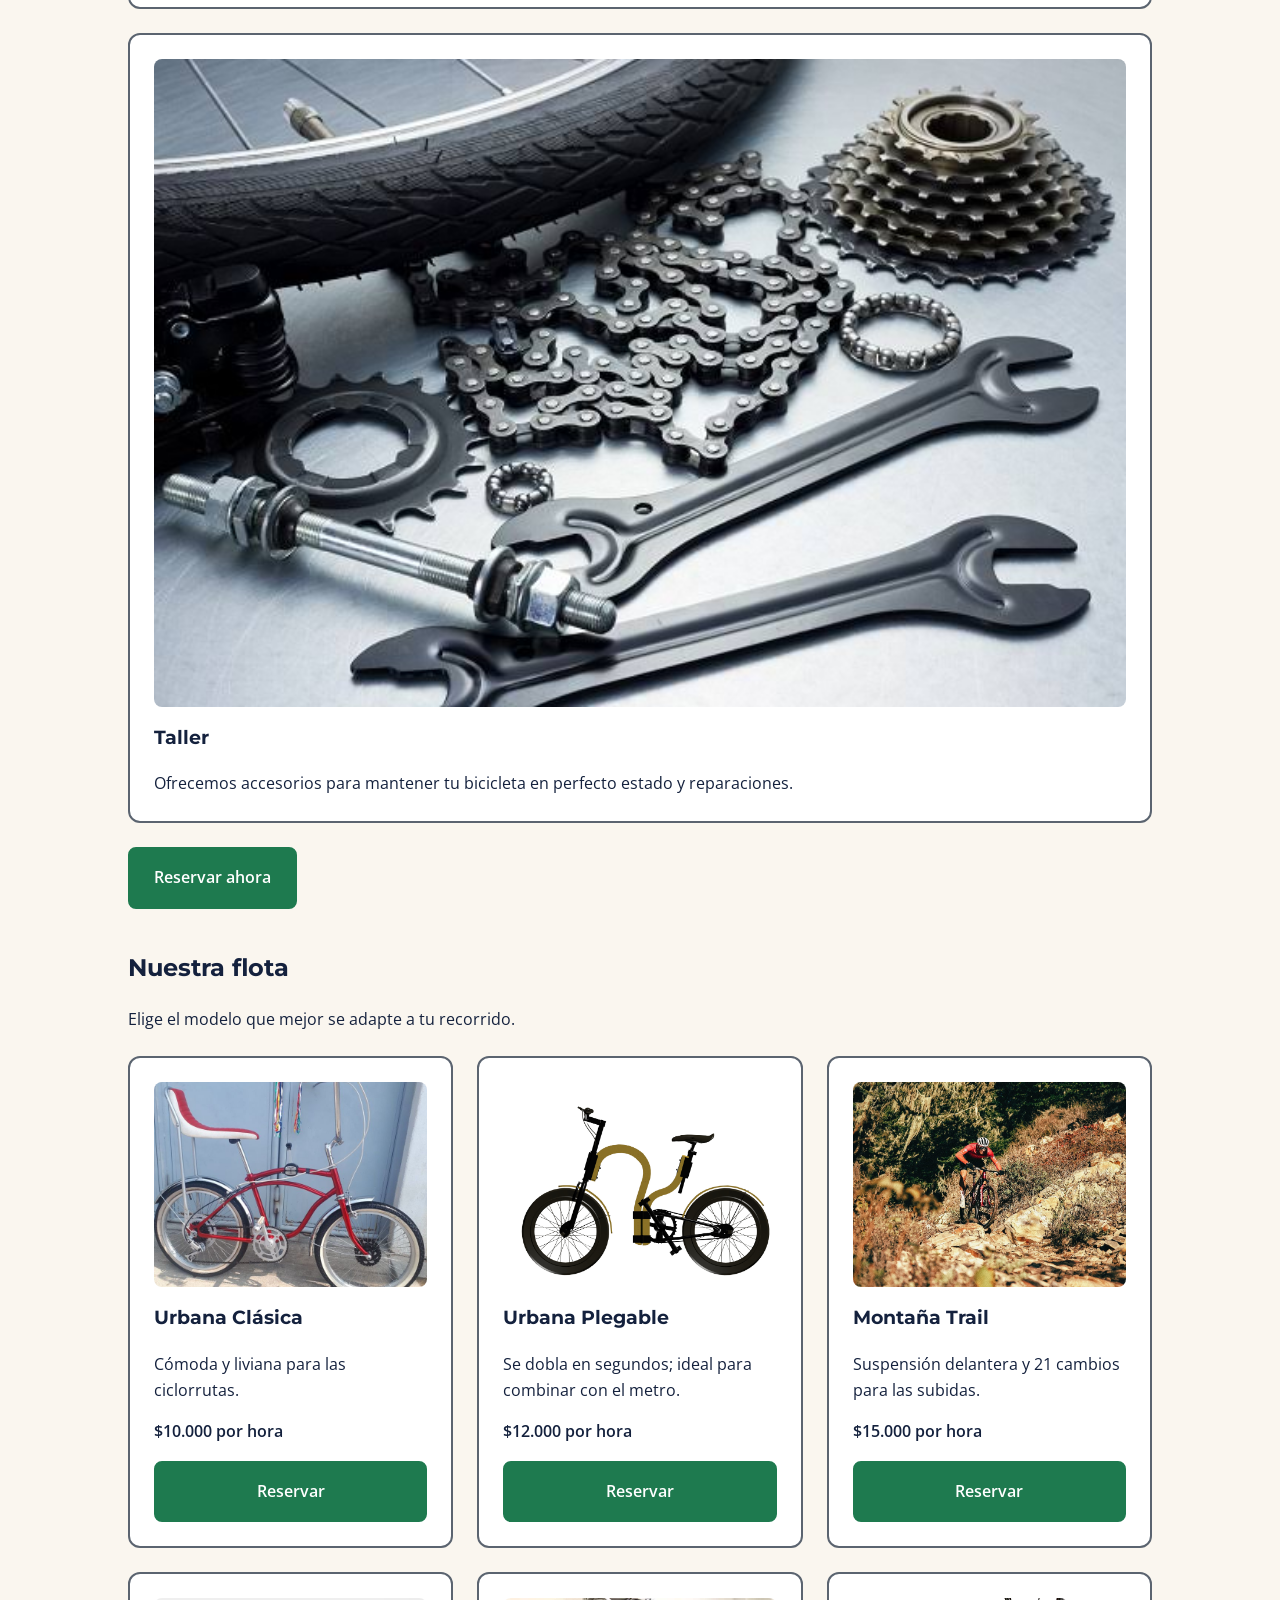
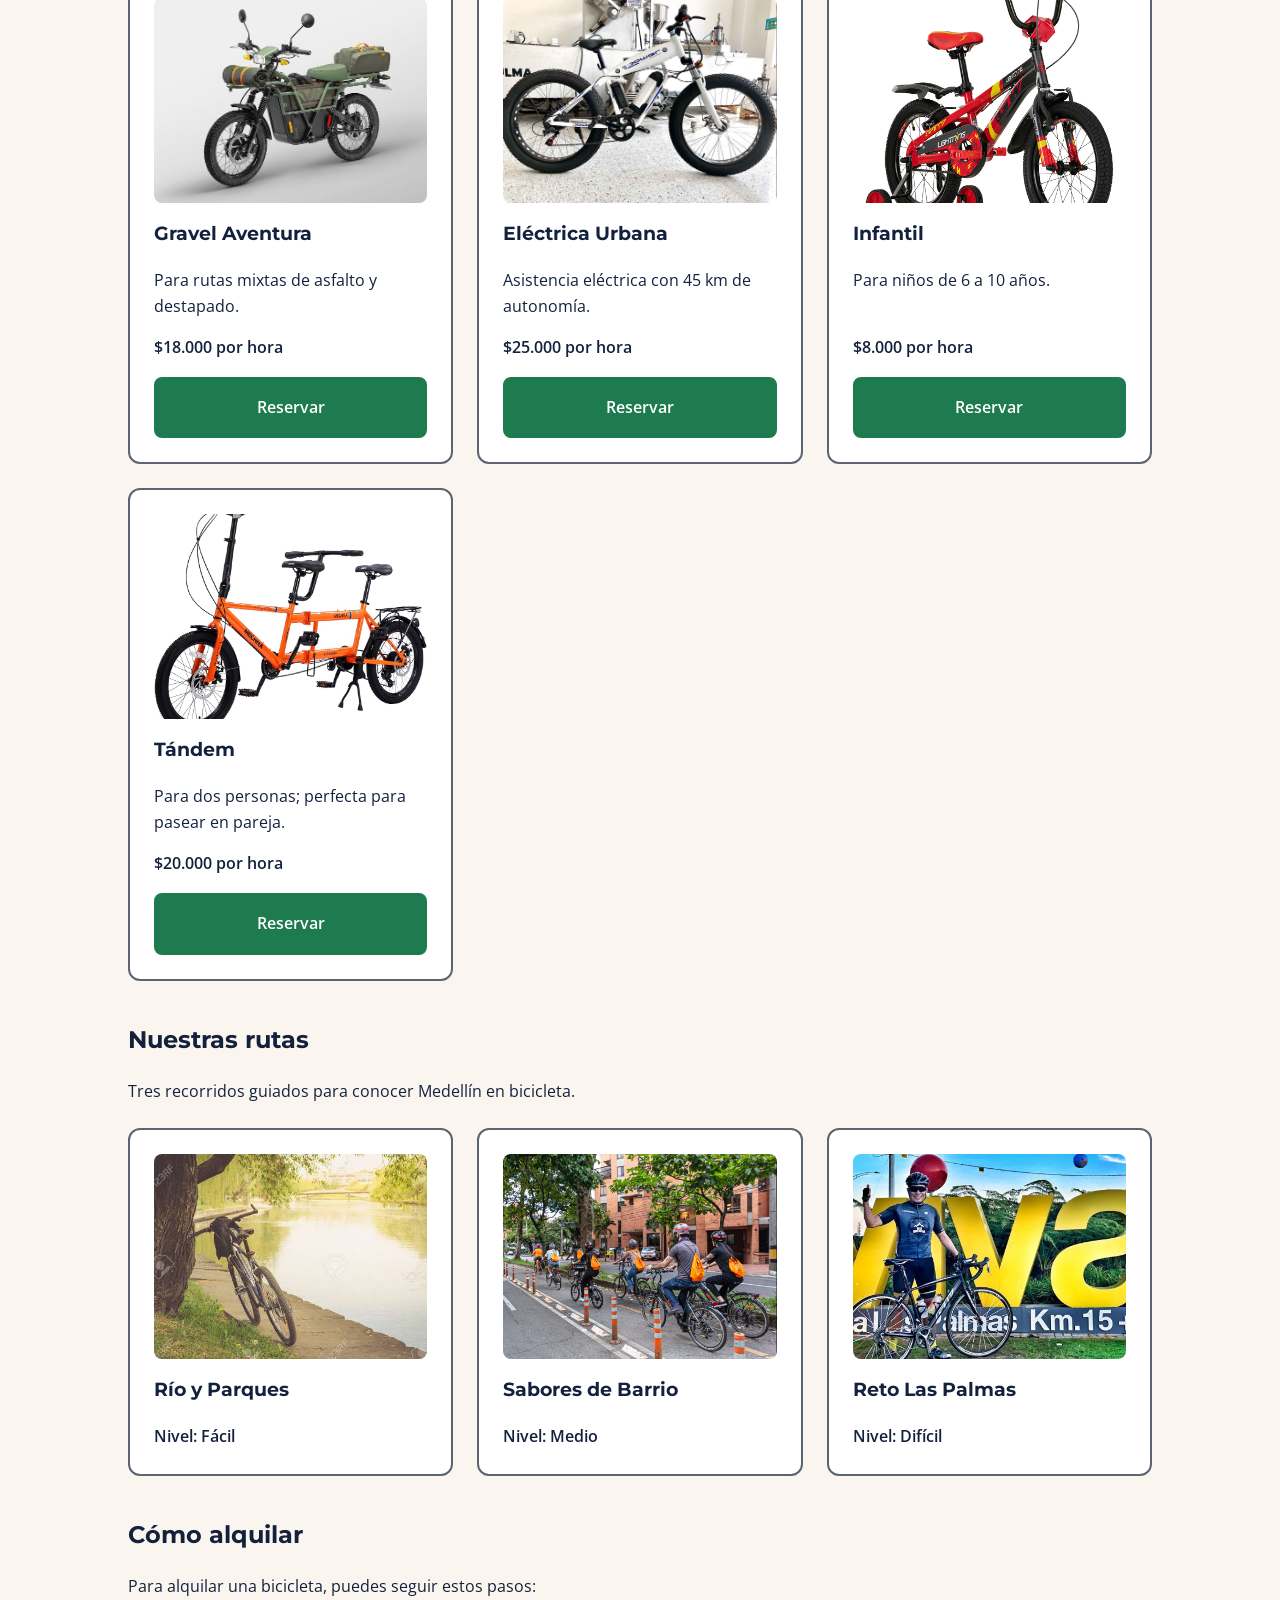
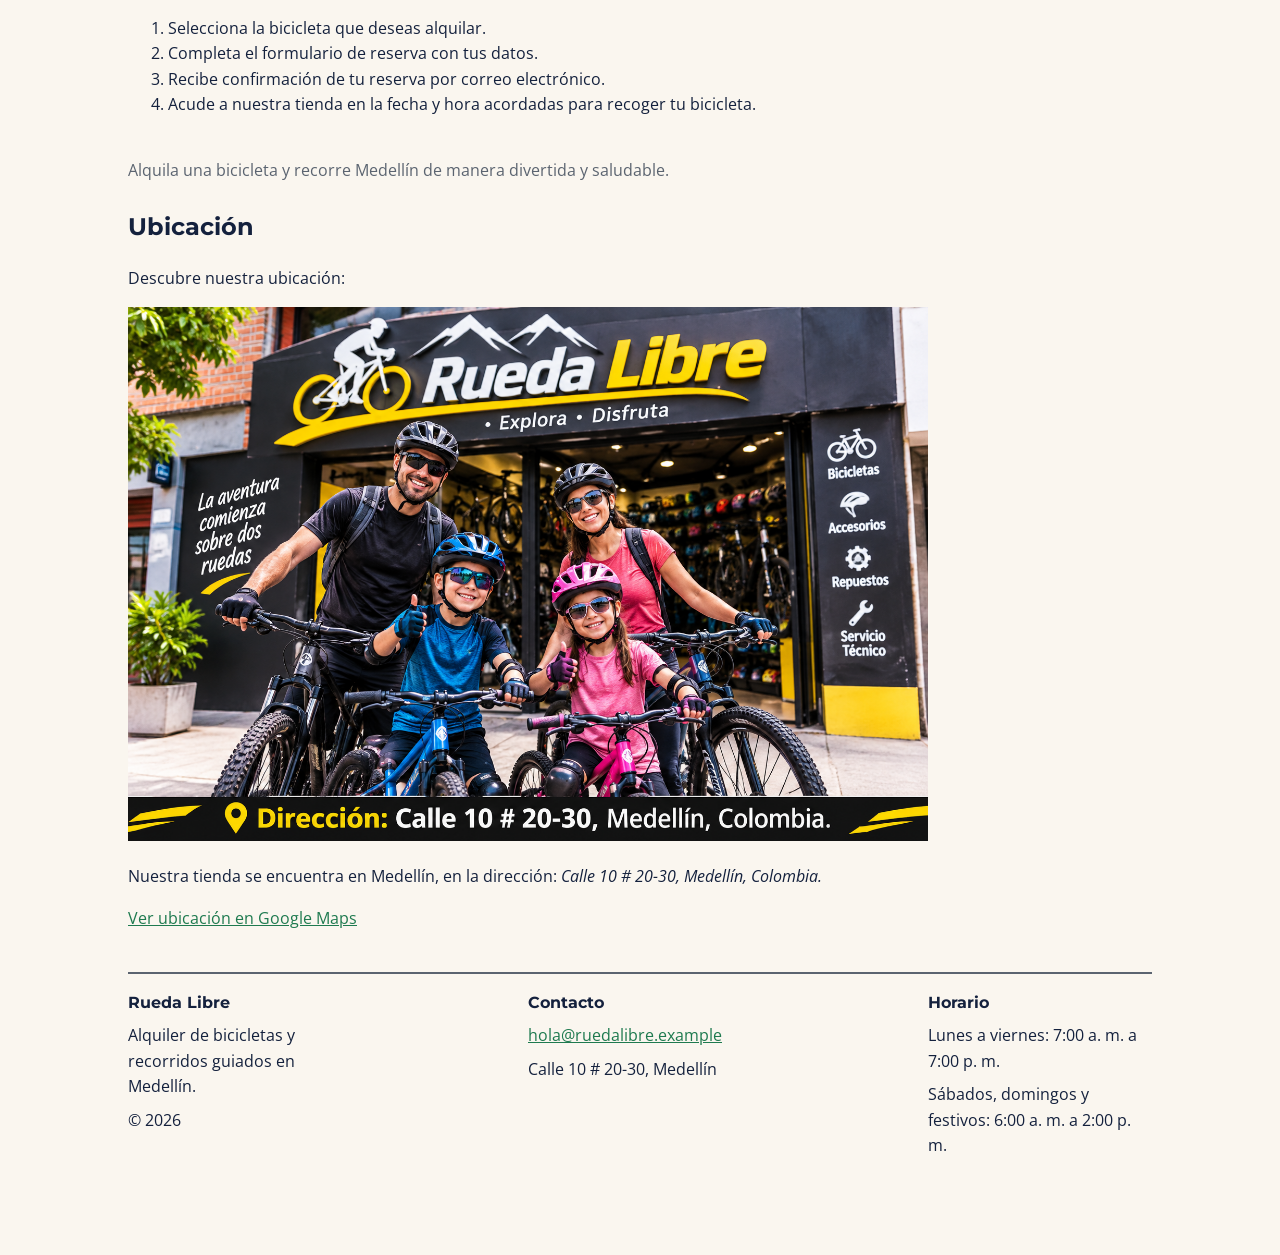
==== commit 46888e18: "MiniReto 4: v1.5 mobile-first (styles.css reorganizado, correcciones en index)" ====
--- a/index.html
+++ b/index.html
@@ -29,15 +29,16 @@
     </header>
 
     <main id="contenido">
-        <!-- NUEVO (ejercicio 3): portada en dos columnas con Grid (texto + foto) -->
+        <!-- Portada en dos columnas con Grid (texto + foto) -->
         <section class="portada">
             <div class="portada-texto">
                 <h1>Bienvenido a Rueda Libre</h1>
                 <p>El mejor lugar de bicicletas</p>
-                <p>Rueda Libre es tu mejor opción para disfrutar de la ciudad en bicicleta podras hacer recorridos guiados y alquilar bicicletas para tu comodidad si necesitas trasportarte de un lugar a otro de manera facil rapida y agil .</p>
+                <!-- CORREGIDO (v1.5): ortografía y puntuación -->
+                <p>Rueda Libre es tu mejor opción para disfrutar de la ciudad en bicicleta. Podrás hacer recorridos guiados y alquilar bicicletas para tu comodidad, si necesitas transportarte de un lugar a otro de manera fácil, rápida y ágil.</p>
             </div>
             <!-- Foto provisional: cambia el src por la foto real de la portada -->
-            <img class="portada-foto" src="img/bicicleta1.jpg" alt="Bicicleta de Rueda Libre lista para recorrer Medellín" width="600" height="450">
+            <img class="portada-foto" src="img/logo.png" alt="Bicicleta de Rueda Libre lista para recorrer Medellín" width="600" height="450">
         </section>
 
         <section id="quienes-somos">
@@ -135,7 +136,8 @@
 
                 <!-- Séptimo modelo: solo se agrega otro <article>, sin tocar el CSS -->
                 <article class="tarjeta tarjeta-flota">
-                    <img src="img/2personas.jpg" alt="" width="100" height="100">
+                    <!-- CORREGIDO (v1.5): 100x100 → 200x200, igual que las demás -->
+                    <img src="img/2personas.jpg" alt="" width="200" height="200">
                     <h3>Tándem</h3>
                     <p class="descripcion">Para dos personas; perfecta para pasear en pareja.</p>
                     <p class="precio">$20.000 por hora</p>
@@ -144,7 +146,7 @@
             </div>
         </section>
 
-        <!-- NUEVO (ejercicio 3): galería "Nuestras rutas" con tres tarjetas en una fila (Grid).
+        <!-- Galería "Nuestras rutas" con tres tarjetas (Grid).
              Fotos provisionales: cambia cada src por la foto real de esa ruta. -->
         <section id="rutas">
             <h2>Nuestras rutas</h2>
@@ -152,19 +154,19 @@
 
             <div class="galeria">
                 <article class="tarjeta tarjeta-ruta">
-                    <img src="img/bicicleta2.png" alt="" width="200" height="150">
+                    <img src="img/rio.jpg" alt="" width="200" height="150">
                     <h3>Río y Parques</h3>
                     <p class="nivel">Nivel: Fácil</p>
                 </article>
 
                 <article class="tarjeta tarjeta-ruta">
-                    <img src="img/bicicleta5.jpg" alt="" width="200" height="150">
+                    <img src="img/barrio.jpg" alt="" width="200" height="150">
                     <h3>Sabores de Barrio</h3>
                     <p class="nivel">Nivel: Medio</p>
                 </article>
 
                 <article class="tarjeta tarjeta-ruta">
-                    <img src="img/bicicleta4.jpg" alt="" width="200" height="150">
+                    <img src="img/palmas.jpg" alt="" width="200" height="150">
                     <h3>Reto Las Palmas</h3>
                     <p class="nivel">Nivel: Difícil</p>
                 </article>
--- a/css/styles.css
+++ b/css/styles.css
@@ -1,13 +1,13 @@
 /* =====================================================
-   RUEDA LIBRE · styles.css
+   RUEDA LIBRE · styles.css  (v1.5 · mobile-first)
    Índice:
    1. Variables globales
-   2. Base (reset, texto, enlaces, foco)
-   3. Estructura (contenedor, bloques y pie con Flexbox)
-   4. Navegación (encabezado y menú con Flexbox)
-   5. Componentes (portada, tarjetas, flota, rutas, etiqueta, tablas, botones, WhatsApp)
-   6. Formulario (layout 2:1 de reservas y fila de campos)
-   7. Pantallas angostas
+   2. Base (móvil: una sola columna, sin media query)
+   3. Estructura (contenedor, encabezado, menú y pie)
+   4. Componentes (portada, tarjetas, flota, rutas, etiqueta, tablas, botones, WhatsApp)
+   5. Formulario (reservas y fila de campos)
+   6. Tablet  · @media (min-width: 48rem)  = 768 px
+   7. Escritorio · @media (min-width: 75rem) = 1200 px
    ===================================================== */
 
 
@@ -36,7 +36,9 @@
 
 
 /* =====================================================
-   2. BASE
+   2. BASE (MÓVIL)
+   Todo lo de aquí aplica a TODOS los anchos; las
+   media queries del final solo agregan o sobrescriben.
    ===================================================== */
 
 /* Modelo de caja: el ancho incluye relleno y borde */
@@ -62,6 +64,11 @@
     font-weight: 700;
 }
 
+/* h1 más pequeño en móvil para que no ocupe media pantalla */
+h1 {
+    font-size: 1.75rem;
+}
+
 strong {
     font-weight: 600;
 }
@@ -72,7 +79,8 @@
     color: var(--gris-asfalto);
 }
 
-/* Imágenes: nunca se salen de su caja */
+/* Imágenes fluidas: nunca más anchas que su contenedor.
+   height:auto mantiene la proporción al encogerse. */
 img {
     max-width: 100%;
     height: auto;
@@ -100,7 +108,7 @@
 
 
 /* =====================================================
-   3. ESTRUCTURA
+   3. ESTRUCTURA (MÓVIL)
    ===================================================== */
 
 /* Contenedor: ancho máximo en rem y centrado */
@@ -110,63 +118,16 @@
     margin-right: auto;
 }
 
-/* ----- Pie de página con Flexbox -----
-   Tres bloques en fila (una dimensión), alineados por arriba. */
-footer {
-    display: flex;
-    flex-direction: row;
-    justify-content: space-between;
-    align-items: flex-start;
-    flex-wrap: wrap;
-    gap: var(--espacio-3);
-    margin-top: var(--espacio-4);
-    padding-top: var(--espacio-2);
-    border-top: 2px solid var(--gris-asfalto);
-}
-
-.pie-bloque {
-    flex: 0 1 14rem;
-}
-
-.pie-titulo {
-    margin: 0 0 var(--espacio-1);
-    font-size: 1rem;
-}
-
-.pie-bloque p {
-    margin: 0 0 var(--espacio-1);
-}
-
-/* Separación entre bloques */
-section {
-    margin-bottom: var(--espacio-4);
-}
-
-figure {
-    margin: var(--espacio-3) 0;
-}
-
-aside {
-    margin: var(--espacio-3) 0;
-    padding: var(--espacio-1) var(--espacio-3);
-    border-left: 4px solid var(--verde-ruta);
-}
-
-
-/* =====================================================
-   4. NAVEGACIÓN (encabezado y menú con Flexbox)
-   ===================================================== */
-
-/* ----- Encabezado -----
-   Nombre en un extremo y menú en el otro, centrados verticalmente. */
+/* ----- Encabezado (móvil) -----
+   En columna: el nombre arriba y el menú debajo, ambos centrados.
+   Con flex-direction: column, align-items trabaja en horizontal. */
 header {
     display: flex;
-    flex-direction: row;
-    justify-content: space-between;
+    flex-direction: column;
     align-items: center;
-    flex-wrap: wrap;
-    gap: var(--espacio-2);
+    gap: var(--espacio-1);
     margin-bottom: var(--espacio-2);
+    text-align: center;
 }
 
 /* Marca: logo pequeño + nombre (igual en las 3 páginas) */
@@ -186,22 +147,24 @@
     border-radius: 50%;
 }
 
-/* ----- Menú -----
-   Contenedor flexible: gap separa los enlaces y flex-wrap los baja de línea. */
+/* ----- Menú (móvil) -----
+   Fila flexible centrada; si los enlaces no caben, bajan de línea. */
 #menu {
     display: flex;
     flex-direction: row;
     flex-wrap: wrap;
+    justify-content: center;
     gap: var(--espacio-1);
     list-style: none;
     padding: 0;
     margin: 0;
 }
 
-/* Enlaces normales del menú: Gris Asfalto sobre Crema (5,6:1) */
+/* Enlaces normales del menú: Gris Asfalto sobre Crema (5,6:1).
+   Relleno más pequeño en móvil para que los 3 enlaces quepan. */
 #menu a {
     display: block;
-    padding: var(--espacio-1) var(--espacio-2);
+    padding: var(--espacio-1);
     color: var(--gris-asfalto);
     text-decoration: none;
     border-bottom: 3px solid transparent;
@@ -222,24 +185,57 @@
     border-bottom-color: var(--crema);
 }
 
-
-/* =====================================================
-   5. COMPONENTES
-   ===================================================== */
-
-/* ----- Portada de inicio con Grid -----
-   Dos columnas iguales (1fr 1fr): texto a la izquierda, foto a la derecha.
-   align-items: center centra verticalmente el bloque de texto frente a la foto. */
+/* ----- Pie de página (móvil) -----
+   Los tres bloques apilados en columna. */
+footer {
+    display: flex;
+    flex-direction: column;
+    gap: var(--espacio-2);
+    margin-top: var(--espacio-4);
+    padding-top: var(--espacio-2);
+    border-top: 2px solid var(--gris-asfalto);
+}
+
+.pie-titulo {
+    margin: 0 0 var(--espacio-1);
+    font-size: 1rem;
+}
+
+.pie-bloque p {
+    margin: 0 0 var(--espacio-1);
+}
+
+/* Separación entre bloques */
+section {
+    margin-bottom: var(--espacio-4);
+}
+
+figure {
+    margin: var(--espacio-3) 0;
+}
+
+aside {
+    margin: var(--espacio-3) 0;
+    padding: var(--espacio-1) var(--espacio-2);
+    border-left: 4px solid var(--verde-ruta);
+}
+
+
+/* =====================================================
+   4. COMPONENTES (MÓVIL)
+   ===================================================== */
+
+/* ----- Portada (móvil) -----
+   Una sola columna: primero el texto y debajo la foto (orden del HTML). */
 .portada {
     display: grid;
-    grid-template-columns: 1fr 1fr;
-    align-items: center;
-    gap: var(--espacio-4);
-    padding: var(--espacio-4) 0;
+    grid-template-columns: 1fr;
+    gap: var(--espacio-3);
+    padding: var(--espacio-3) 0;
     border-bottom: 2px solid var(--verde-ruta);
 }
 
-/* Sin márgenes sobrantes arriba y abajo, para que el centrado sea exacto */
+/* Sin márgenes sobrantes arriba y abajo */
 .portada-texto h1 {
     margin-top: 0;
 }
@@ -258,10 +254,11 @@
 
 /* ----- Tarjetas de servicios -----
    position: relative convierte a la tarjeta en el "punto de referencia"
-   de los elementos absolute que tenga dentro (la etiqueta "Nuevo"). */
+   de los elementos absolute que tenga dentro (la etiqueta "Nuevo").
+   Relleno más pequeño en móvil: gana espacio para el contenido. */
 .tarjeta {
     position: relative;
-    padding: var(--espacio-3);
+    padding: var(--espacio-2);
     margin-bottom: var(--espacio-3);
     background-color: var(--blanco);
     border: 2px solid var(--gris-asfalto);
@@ -284,11 +281,12 @@
     margin-bottom: 0;
 }
 
-/* ----- Flota: cuadrícula adaptable con Grid -----
-   Tantas columnas como quepan (auto-fit), cada una de 14rem como mínimo. */
+/* ----- Flota (móvil): una columna con Grid -----
+   Las columnas por ancho se definen en las media queries:
+   móvil 1 · tablet 2 · escritorio 3. */
 .flota-grid {
     display: grid;
-    grid-template-columns: repeat(auto-fit, minmax(14rem, 1fr));
+    grid-template-columns: 1fr;
     gap: var(--espacio-3);
     margin-top: var(--espacio-3);
 }
@@ -316,11 +314,10 @@
     text-align: center;
 }
 
-/* ----- Galería "Nuestras rutas" con Grid -----
-   Tres columnas iguales (repeat(3, 1fr)) en una sola fila. */
+/* ----- Galería "Nuestras rutas" (móvil): una columna ----- */
 .galeria {
     display: grid;
-    grid-template-columns: repeat(3, 1fr);
+    grid-template-columns: 1fr;
     gap: var(--espacio-3);
     margin-top: var(--espacio-3);
 }
@@ -357,11 +354,14 @@
     text-transform: uppercase;
 }
 
-/* ----- Tablas ----- */
+/* ----- Tablas (móvil) -----
+   Letra y relleno reducidos para que las 5 columnas de recorridos
+   quepan en 360 px sin scroll lateral. Se restauran en tablet. */
 table {
     width: 100%;
     border-collapse: collapse;
     margin-bottom: var(--espacio-3);
+    font-size: 0.75rem;
 }
 
 caption {
@@ -371,7 +371,7 @@
 }
 
 th, td {
-    padding: var(--espacio-1) var(--espacio-2);
+    padding: 0.25rem;
     border: 1px solid var(--gris-asfalto);
     text-align: left;
 }
@@ -418,17 +418,15 @@
 
 
 /* =====================================================
-   6. FORMULARIO
-   ===================================================== */
-
-/* ----- Layout de reservas con Grid (proporción 2:1) -----
-   2fr para el formulario y 1fr para el contacto.
-   align-items: start evita que el aside se estire a la altura del formulario. */
+   5. FORMULARIO (MÓVIL)
+   ===================================================== */
+
+/* ----- Layout de reservas (móvil): una columna -----
+   Formulario primero y contacto debajo. */
 .reservas-layout {
     display: grid;
-    grid-template-columns: 2fr 1fr;
-    align-items: start;
-    gap: var(--espacio-4);
+    grid-template-columns: 1fr;
+    gap: var(--espacio-3);
 }
 
 /* La separación la da el gap: se quitan los márgenes de los dos hijos */
@@ -438,9 +436,8 @@
 }
 
 /* ----- Fila de dos campos cortos con Flexbox -----
-   Documento y celular en la misma fila (una dimensión).
-   flex: 1 1 12rem → cada campo parte de 12rem y se reparten el espacio;
-   si no caben, el segundo baja de línea (flex-wrap). */
+   flex: 1 1 12rem → en móvil no caben dos campos de 12rem,
+   así que el segundo baja solo (flex-wrap). En tablet quedan lado a lado. */
 .fila-campos {
     display: flex;
     flex-wrap: wrap;
@@ -460,9 +457,12 @@
     font-family: inherit;
 }
 
+/* min-width: 0 evita que el fieldset se ensanche más que la pantalla
+   (por defecto los fieldset no se encogen por debajo de su contenido) */
 fieldset {
+    min-width: 0;
     margin: 0 0 var(--espacio-3);
-    padding: var(--espacio-2) var(--espacio-3);
+    padding: var(--espacio-2);
     border: 2px solid var(--gris-asfalto);
     border-radius: 0.5rem;
 }
@@ -519,14 +519,104 @@
 
 
 /* =====================================================
-   7. PANTALLAS ANGOSTAS
-   Red de seguridad: en celulares las columnas del boceto de escritorio
-   pasan a una sola, para que nada quede apretado.
-   ===================================================== */
-@media (max-width: 40rem) {
-    .portada,
-    .galeria,
+   6. TABLET · desde 768 px (48rem)
+   Solo se escribe lo que CAMBIA respecto al móvil.
+   ===================================================== */
+@media (min-width: 48rem) {
+
+    h1 {
+        font-size: 2.25rem;
+    }
+
+    /* Encabezado: se recupera el MiniReto 1 (nombre a un extremo, menú al otro) */
+    header {
+        flex-direction: row;
+        justify-content: space-between;
+        text-align: left;
+    }
+
+    #menu {
+        justify-content: flex-start;
+    }
+
+    #menu a {
+        padding: var(--espacio-1) var(--espacio-2);
+    }
+
+    /* Pie: tres bloques en fila, alineados por arriba */
+    footer {
+        flex-direction: row;
+        flex-wrap: wrap;
+        justify-content: space-between;
+        align-items: flex-start;
+        gap: var(--espacio-3);
+    }
+
+    .pie-bloque {
+        flex: 0 1 14rem;
+    }
+
+    /* Portada: texto a la izquierda, foto a la derecha */
+    .portada {
+        grid-template-columns: 1fr 1fr;
+        align-items: center;
+        gap: var(--espacio-4);
+        padding: var(--espacio-4) 0;
+    }
+
+    /* Flota: 2 columnas */
+    .flota-grid {
+        grid-template-columns: repeat(2, 1fr);
+    }
+
+    /* Galería de rutas: 3 columnas en una fila */
+    .galeria {
+        grid-template-columns: repeat(3, 1fr);
+    }
+
+    /* Reservas: formulario (2fr) y contacto (1fr) */
     .reservas-layout {
-        grid-template-columns: 1fr;
+        grid-template-columns: 2fr 1fr;
+        align-items: start;
+        gap: var(--espacio-4);
+    }
+
+    /* Se recupera el relleno amplio */
+    .tarjeta {
+        padding: var(--espacio-3);
+    }
+
+    fieldset {
+        padding: var(--espacio-2) var(--espacio-3);
+    }
+
+    aside {
+        padding: var(--espacio-1) var(--espacio-3);
+    }
+
+    /* Tablas: letra y relleno normales */
+    table {
+        font-size: 1rem;
+    }
+
+    th, td {
+        padding: var(--espacio-1) var(--espacio-2);
+    }
+}
+
+
+/* =====================================================
+   7. ESCRITORIO · desde 1200 px (75rem)
+   ===================================================== */
+@media (min-width: 75rem) {
+
+    /* Contenedor más ancho: aprovecha la pantalla grande */
+    header, main, footer {
+        max-width: 64rem;
+    }
+
+    /* Flota: 3 columnas */
+    .flota-grid {
+        grid-template-columns: repeat(3, 1fr);
     }
 }
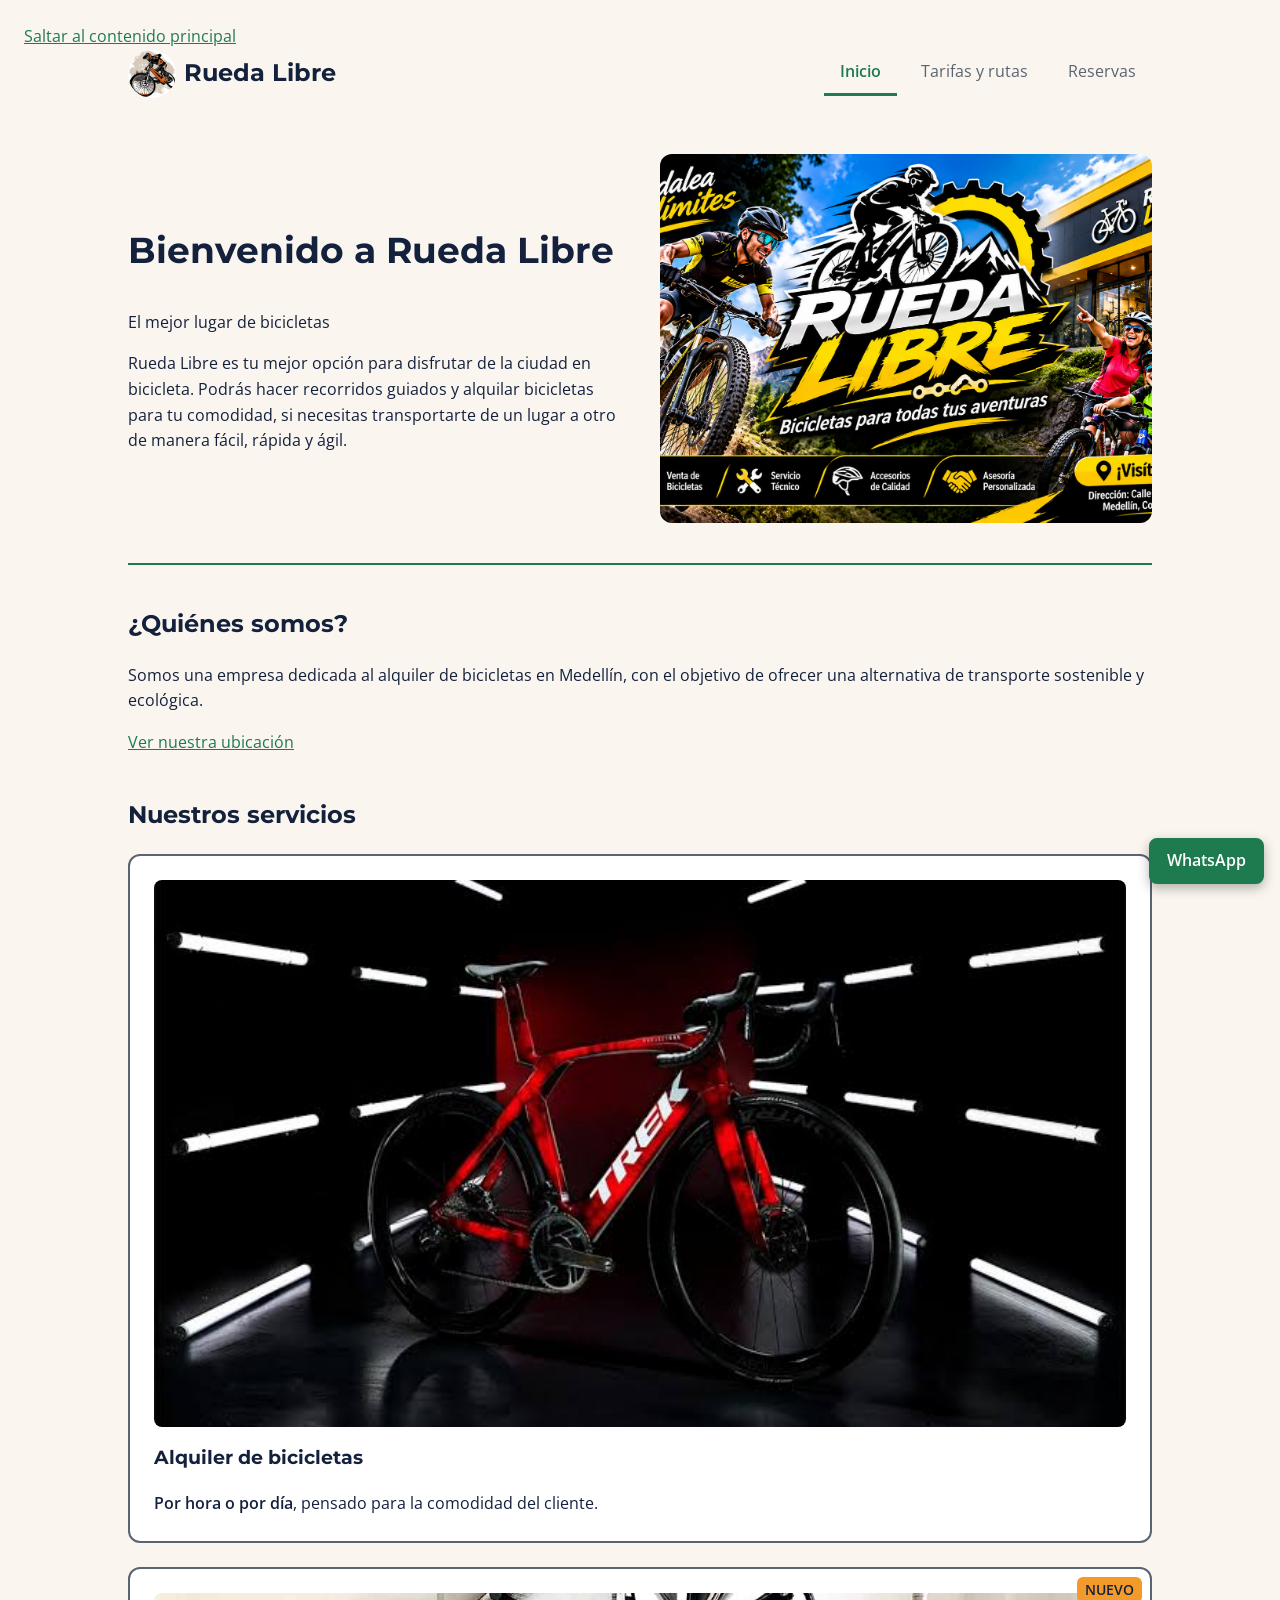
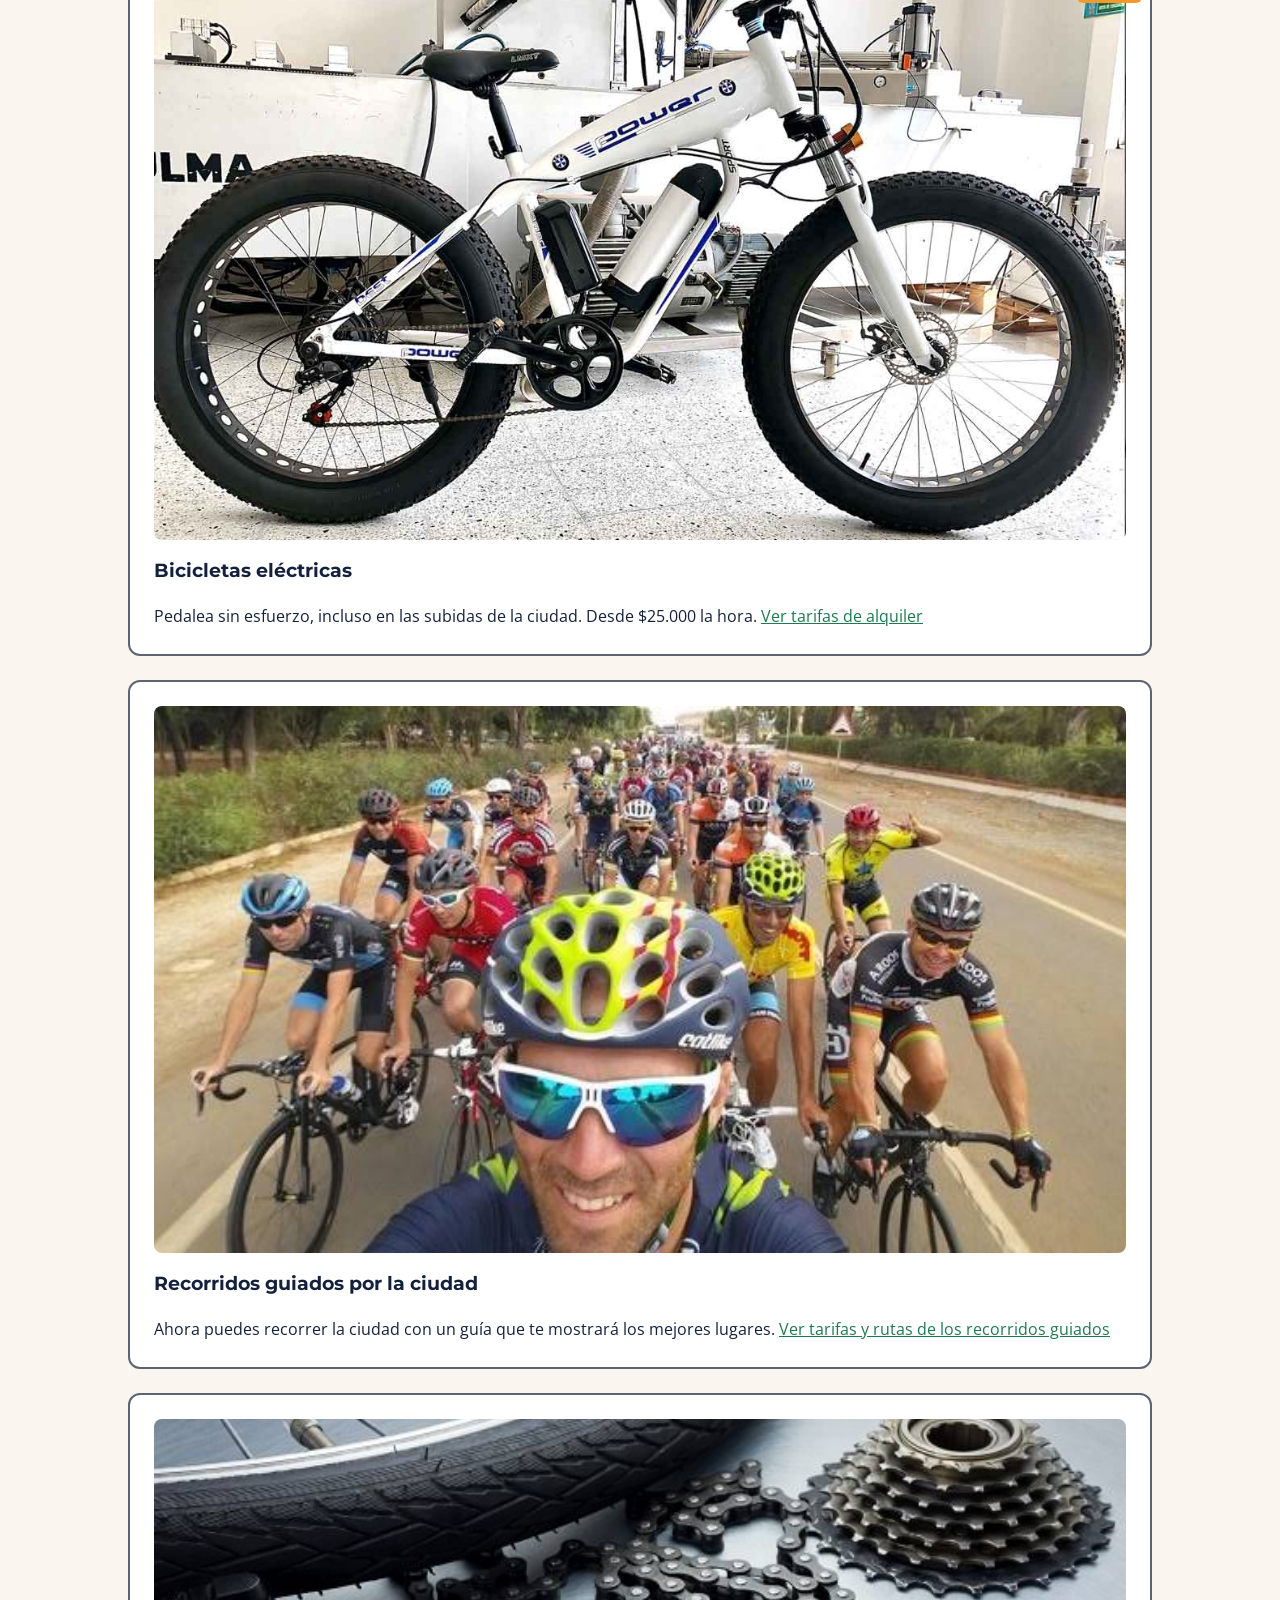
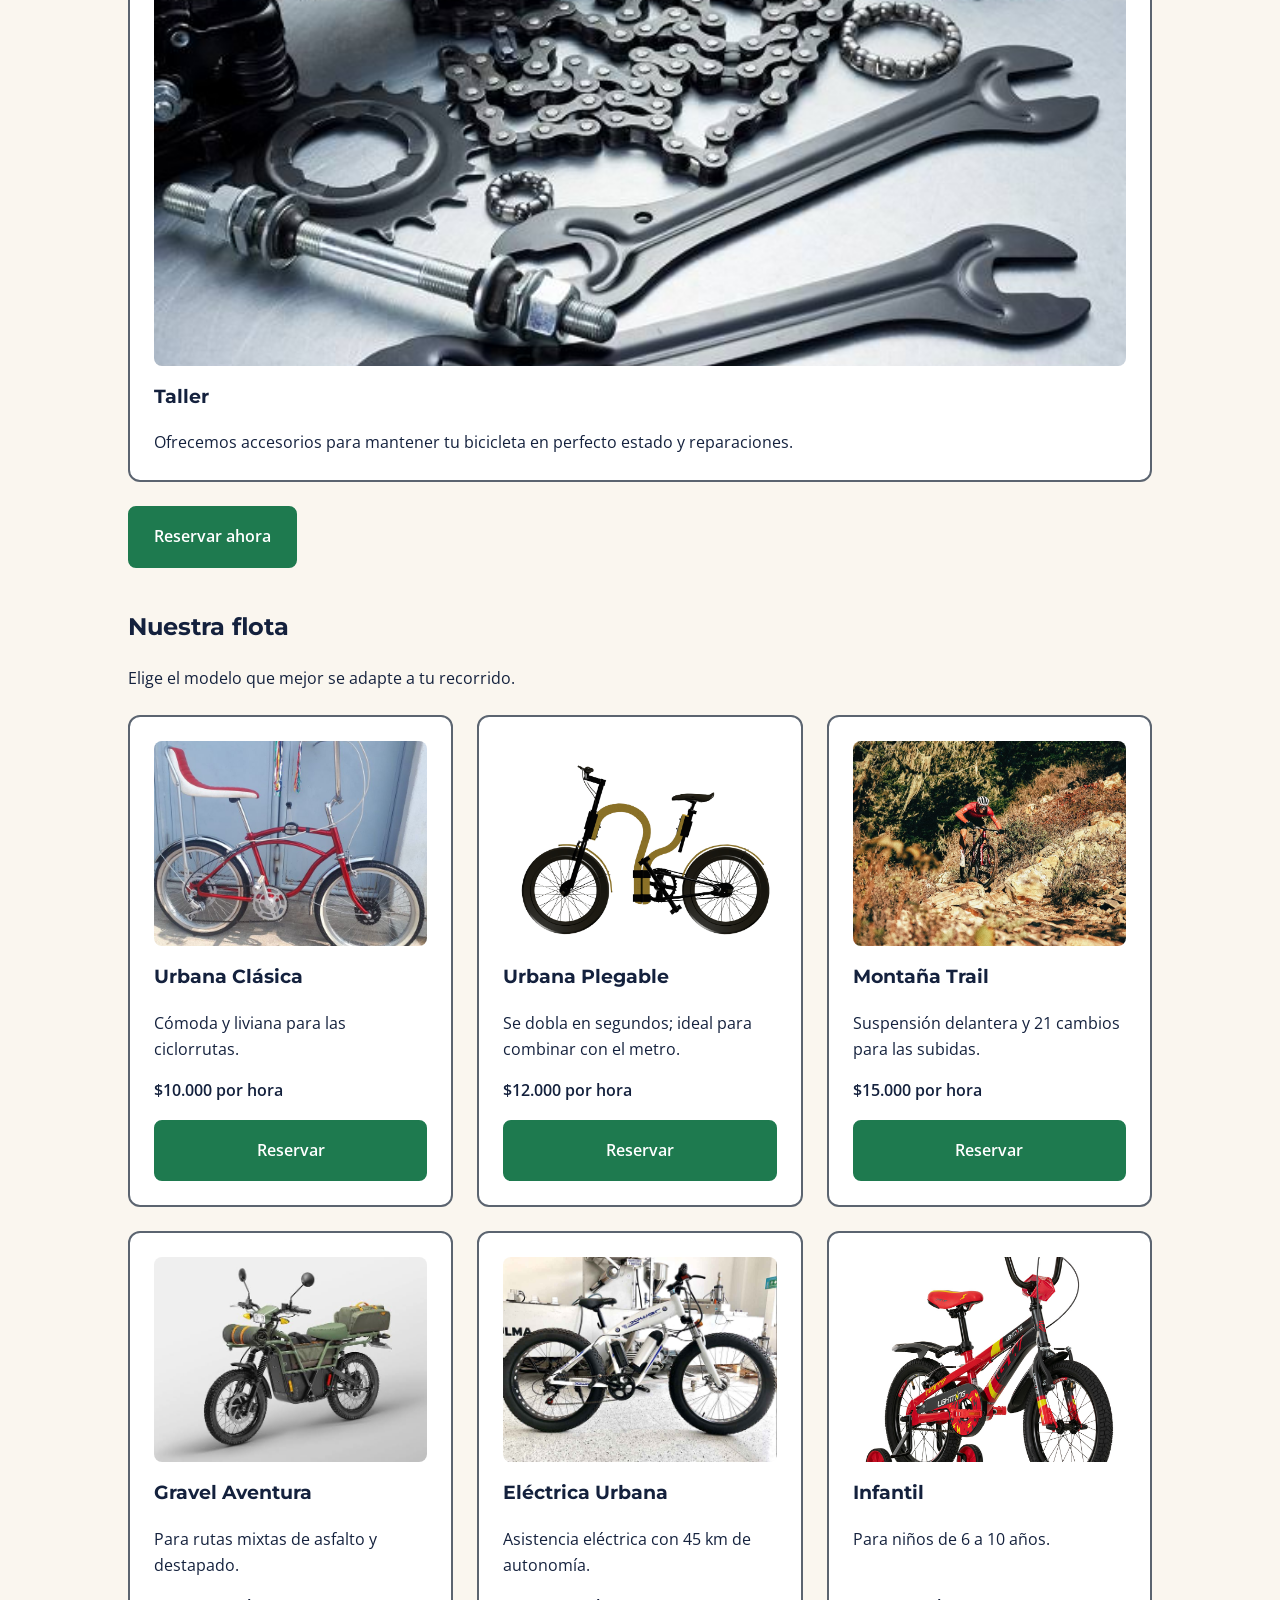
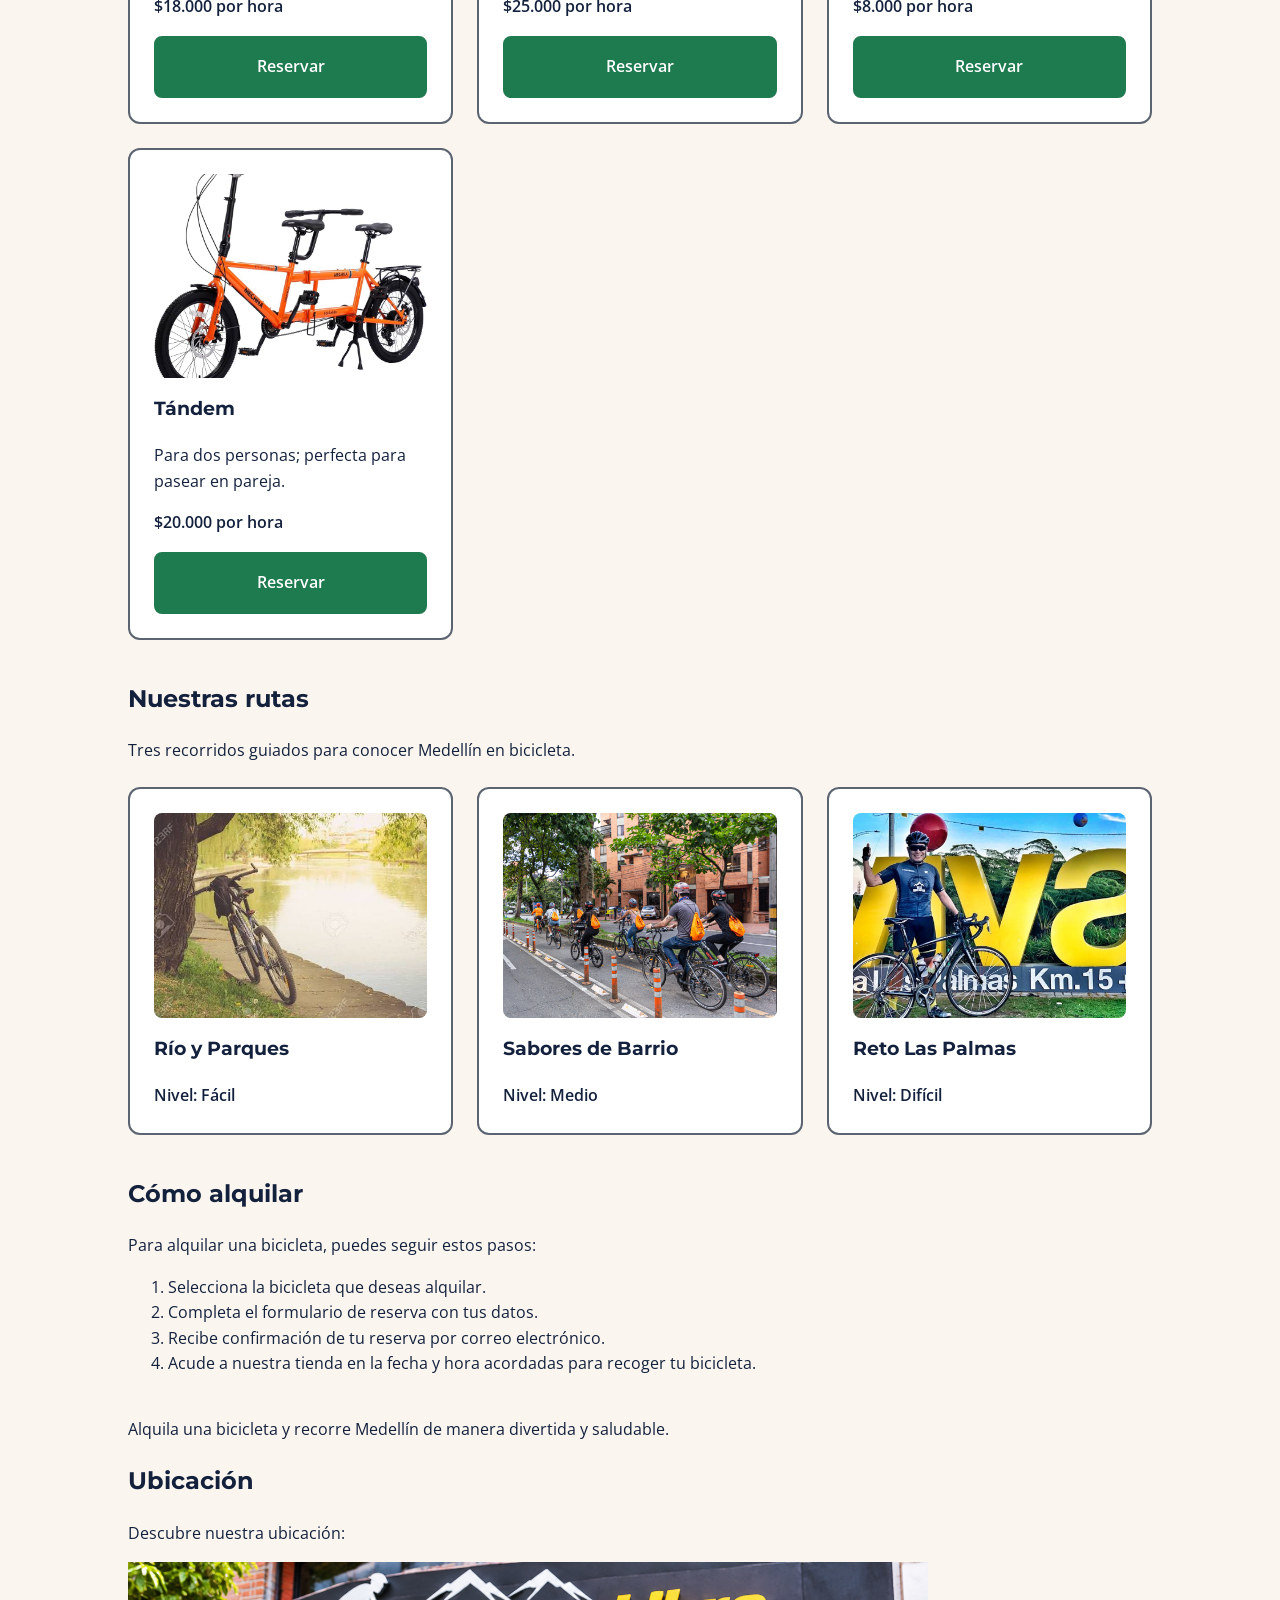
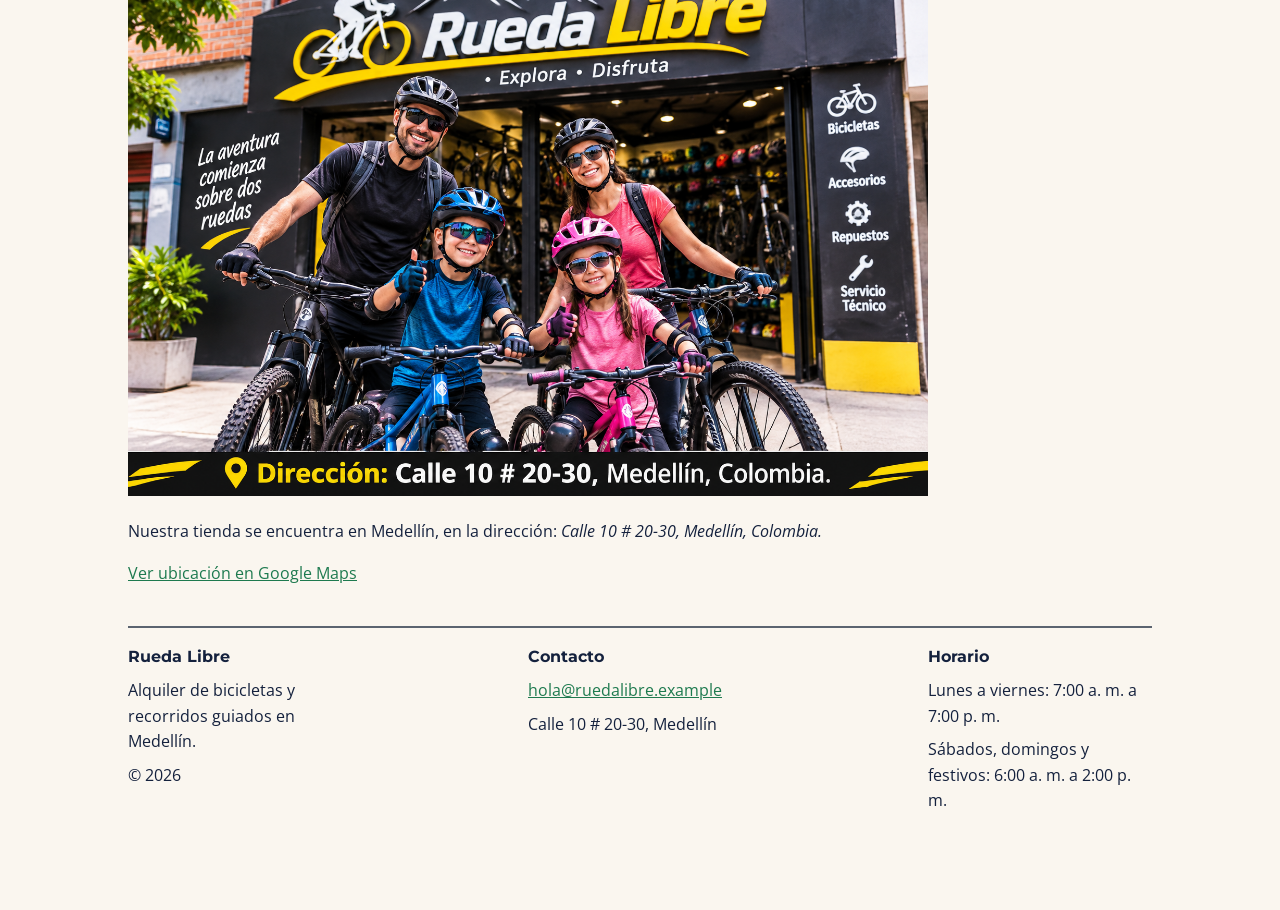
==== commit 5df4d454: "MiniReto 5: flota en Bootstrap 5.3 (pruebas/catalogo-bootstrap.html) y comparativa en bitácora" ====
--- a/index.html
+++ b/index.html
@@ -34,10 +34,8 @@
             <div class="portada-texto">
                 <h1>Bienvenido a Rueda Libre</h1>
                 <p>El mejor lugar de bicicletas</p>
-                <!-- CORREGIDO (v1.5): ortografía y puntuación -->
                 <p>Rueda Libre es tu mejor opción para disfrutar de la ciudad en bicicleta. Podrás hacer recorridos guiados y alquilar bicicletas para tu comodidad, si necesitas transportarte de un lugar a otro de manera fácil, rápida y ágil.</p>
             </div>
-            <!-- Foto provisional: cambia el src por la foto real de la portada -->
             <img class="portada-foto" src="img/logo.png" alt="Bicicleta de Rueda Libre lista para recorrer Medellín" width="600" height="450">
         </section>
 
@@ -56,7 +54,7 @@
                 <p><strong>Por hora o por día</strong>, pensado para la comodidad del cliente.</p>
             </article>
 
-            <article class="tarjeta tarjeta-nueva">
+            <article class="tarjeta">
                 <img src="img/bicicleta3.jpg" alt="" width="200" height="200">
                 <h3>Bicicletas eléctricas</h3>
                 <span class="etiqueta-nuevo">Nuevo</span>
@@ -136,7 +134,6 @@
 
                 <!-- Séptimo modelo: solo se agrega otro <article>, sin tocar el CSS -->
                 <article class="tarjeta tarjeta-flota">
-                    <!-- CORREGIDO (v1.5): 100x100 → 200x200, igual que las demás -->
                     <img src="img/2personas.jpg" alt="" width="200" height="200">
                     <h3>Tándem</h3>
                     <p class="descripcion">Para dos personas; perfecta para pasear en pareja.</p>
@@ -184,9 +181,7 @@
             </ol>
         </section>
 
-        <figure class="bicicleta">
-            <figcaption>Alquila una bicicleta y recorre Medellín de manera divertida y saludable.</figcaption>
-        </figure>
+        <p>Alquila una bicicleta y recorre Medellín de manera divertida y saludable.</p>
 
         <section id="ubicacion">
             <h2>Ubicación</h2>
--- a/css/styles.css
+++ b/css/styles.css
@@ -74,8 +74,7 @@
 }
 
 /* Texto secundario: Gris Asfalto sobre Crema (5,6:1) */
-small,
-figcaption {
+small {
     color: var(--gris-asfalto);
 }
 
@@ -210,10 +209,6 @@
     margin-bottom: var(--espacio-4);
 }
 
-figure {
-    margin: var(--espacio-3) 0;
-}
-
 aside {
     margin: var(--espacio-3) 0;
     padding: var(--espacio-1) var(--espacio-2);
@@ -265,10 +260,13 @@
     border-radius: 0.75rem;
 }
 
+/* Foto de servicios en 16:9 para que no se vea como un cuadrado enorme.
+   (La flota y las rutas la sobrescriben con 4:3 más abajo.) */
 .tarjeta img {
     display: block;
     width: 100%;
-    height: auto;
+    aspect-ratio: 16 / 9;
+    object-fit: cover;
     margin-bottom: var(--espacio-2);
     border-radius: 0.5rem;
 }
@@ -331,7 +329,8 @@
     font-weight: 600;
 }
 
-/* Fotos de flota y de rutas con la misma proporción (selector agrupado) */
+/* Fotos de flota y de rutas en 4:3 (selector agrupado).
+   Van después de ".tarjeta img" con igual especificidad, por eso ganan. */
 .tarjeta-flota img,
 .tarjeta-ruta img {
     aspect-ratio: 4 / 3;
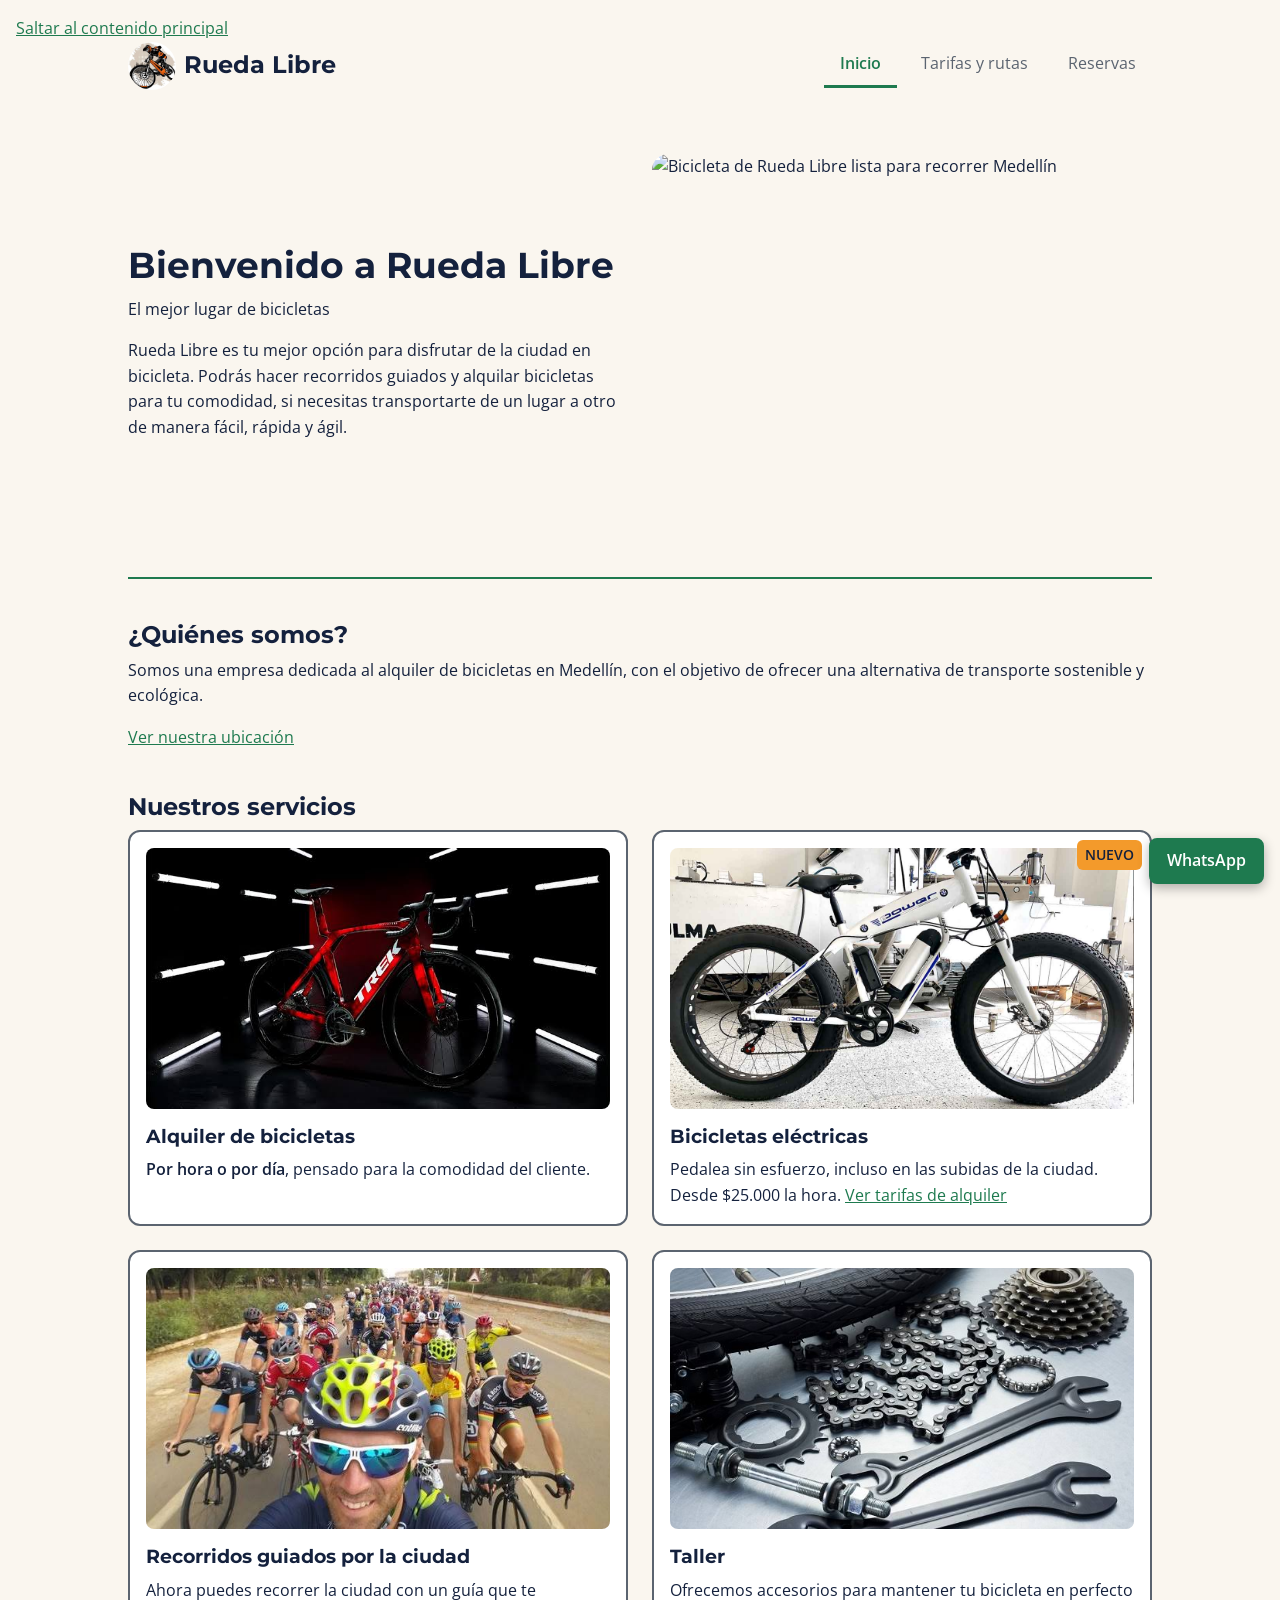
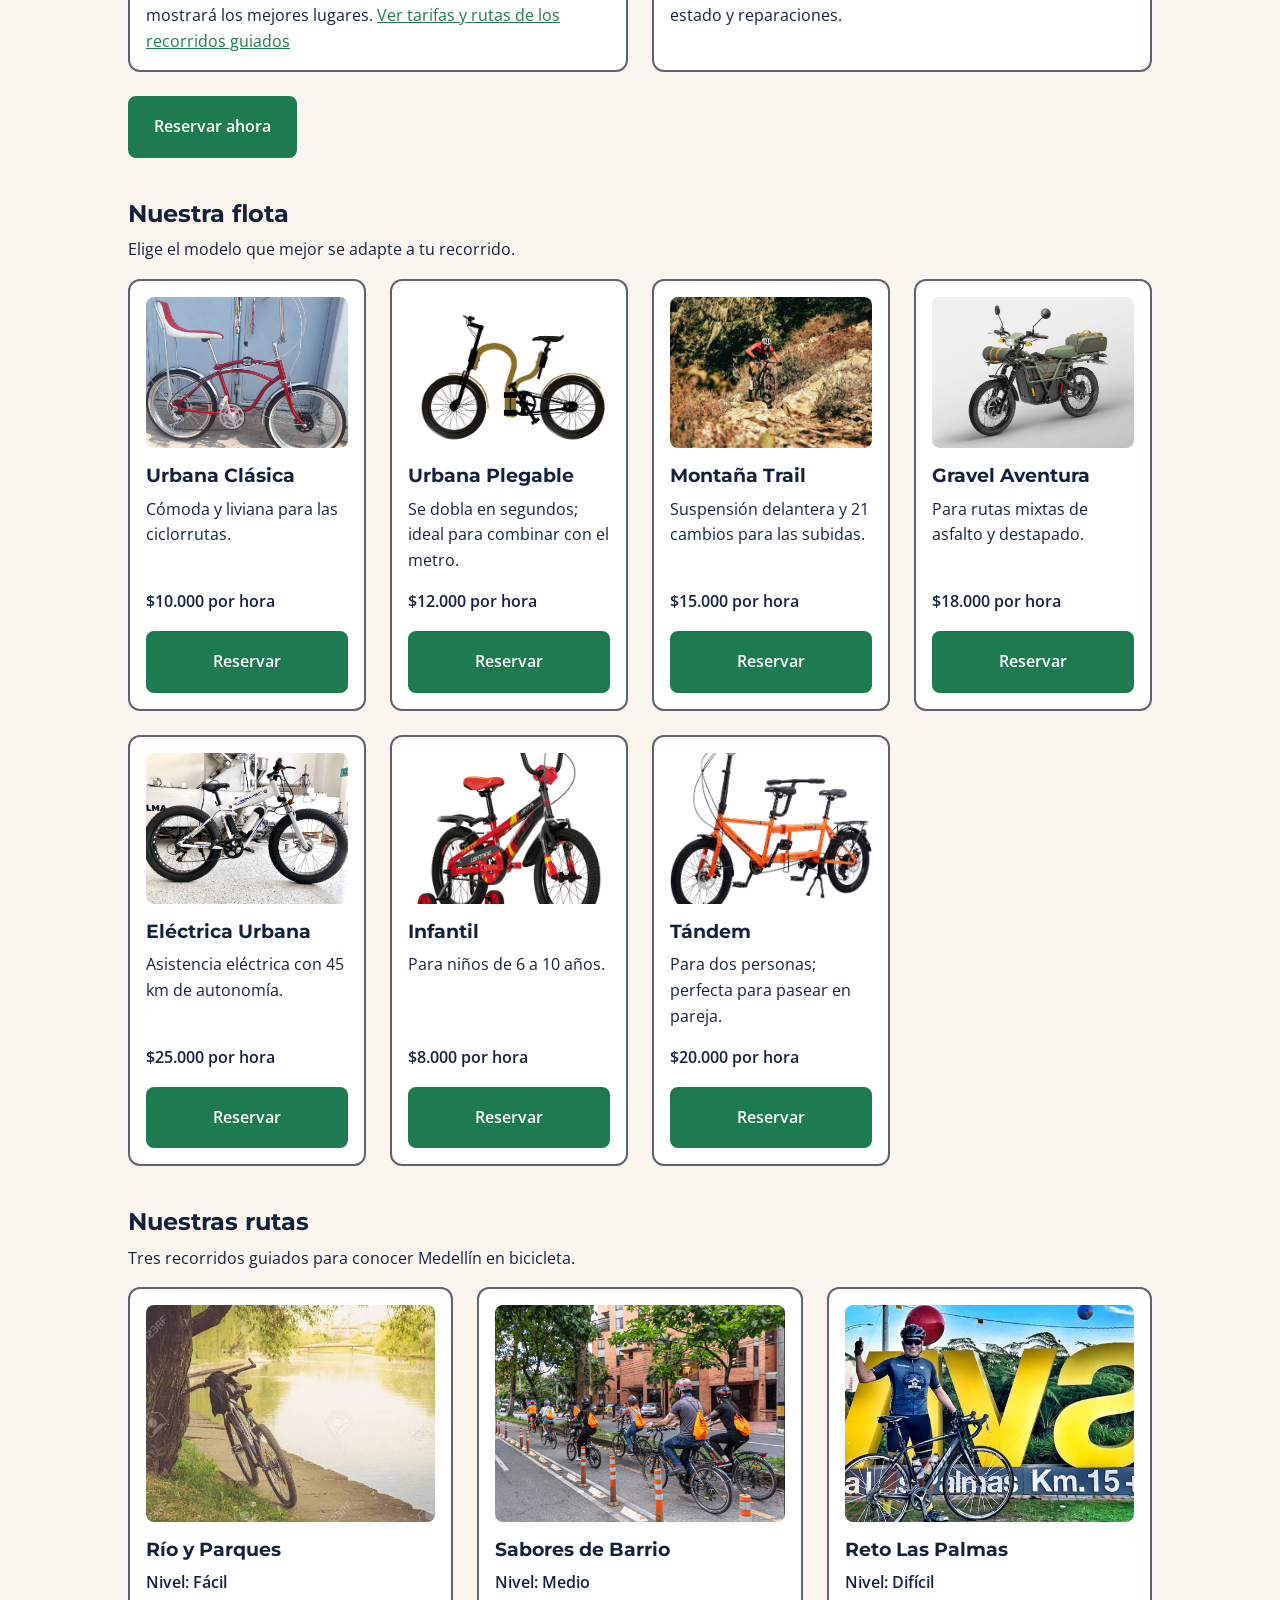
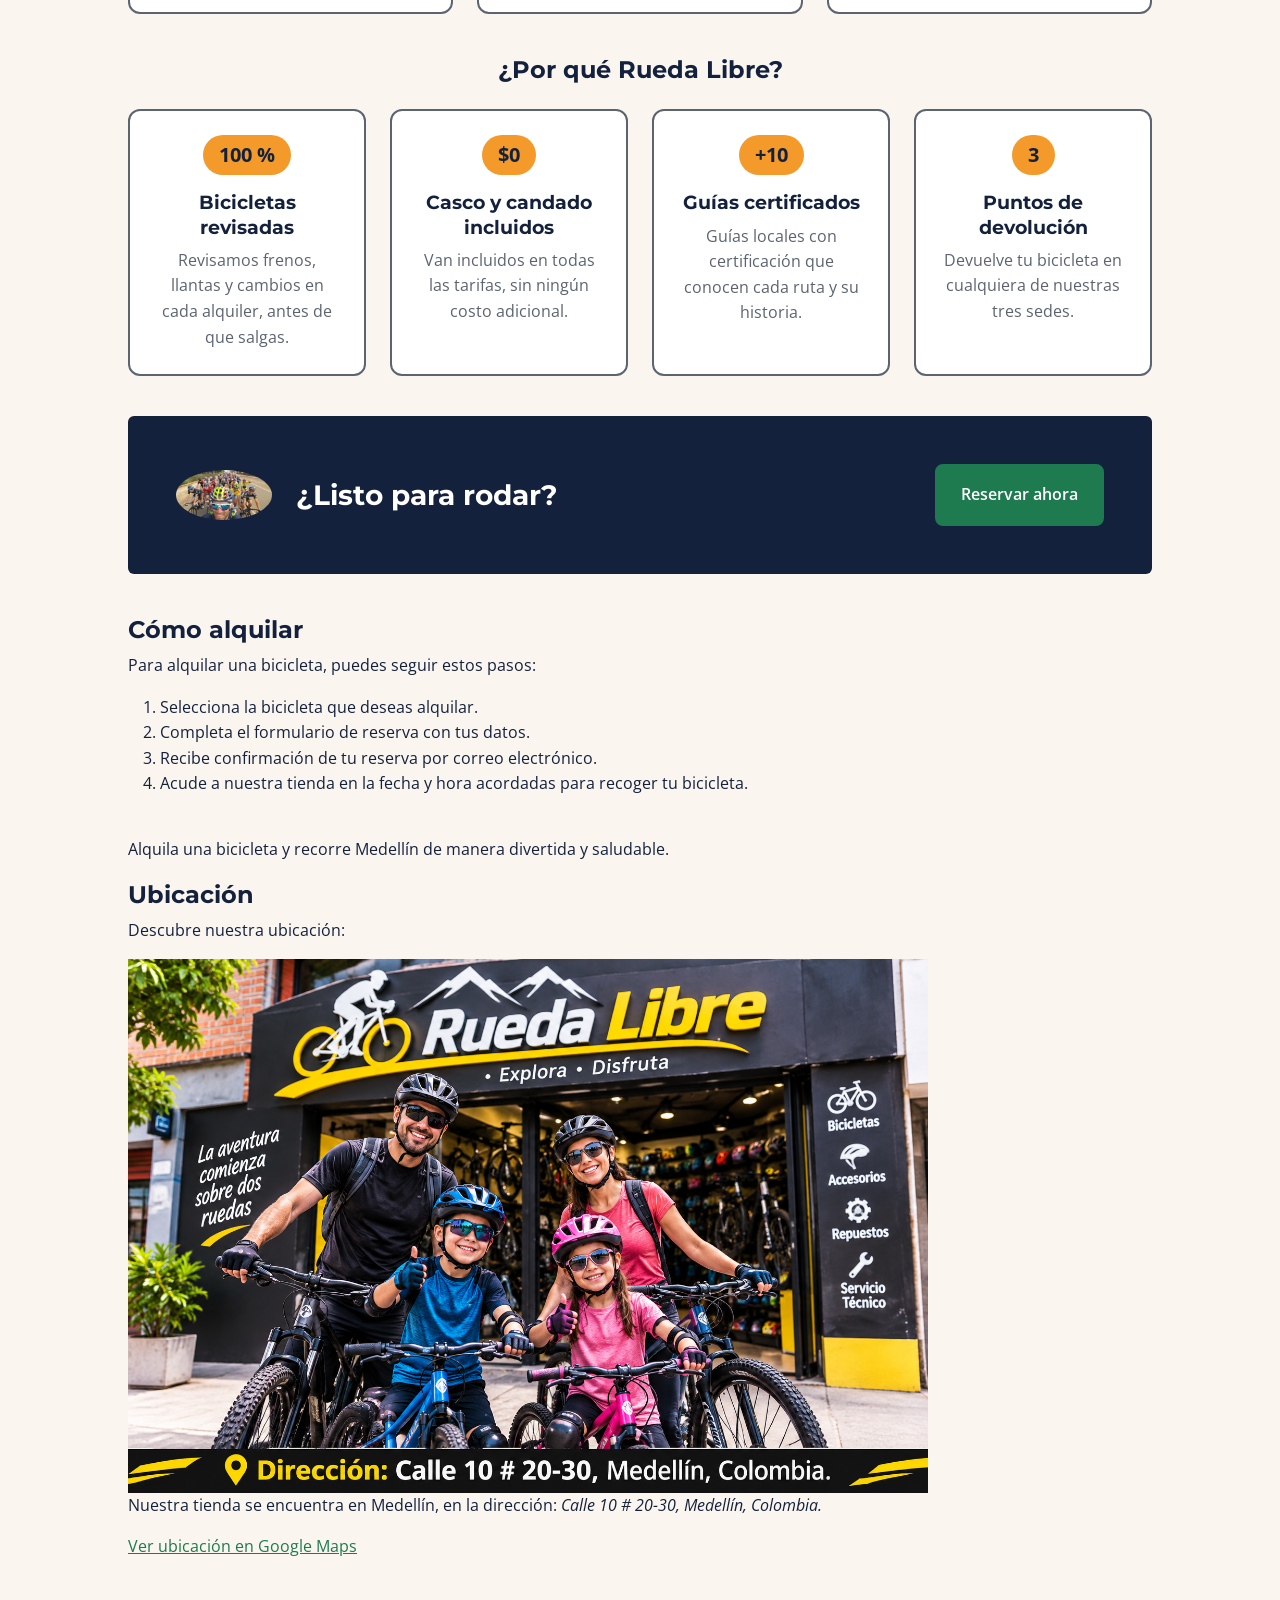
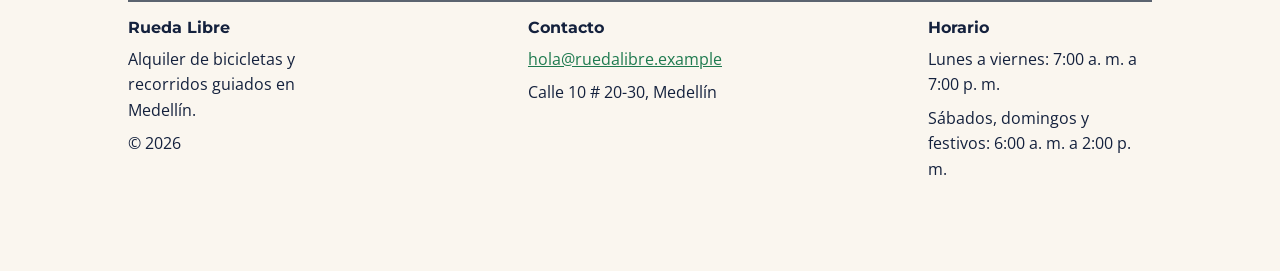
==== commit ad376d6c: "MiniReto 7: inicio migra a Bootstrap 5.3 (grilla y utilidades) y styles.css reorganizado" ====
--- a/index.html
+++ b/index.html
@@ -9,6 +9,11 @@
     <link rel="preconnect" href="https://fonts.googleapis.com">
     <link rel="preconnect" href="https://fonts.gstatic.com" crossorigin>
     <link href="https://fonts.googleapis.com/css2?family=Montserrat:wght@700&family=Open+Sans:wght@400;600&display=swap" rel="stylesheet">
+
+    <!-- 1) Bootstrap 5.3 primero (copiado de la documentación oficial) -->
+    <link href="https://cdn.jsdelivr.net/npm/bootstrap@5.3.8/dist/css/bootstrap.min.css" rel="stylesheet" integrity="sha384-sRIl4kxILFvY47J16cr9ZwB07vP4J8+LH7qKQnuqkuIAvNWLzeN8tE5YBujZqJLB" crossorigin="anonymous">
+
+    <!-- 2) Mi hoja DESPUÉS: cuando hay empate de especificidad, gana la última -->
     <link rel="stylesheet" href="css/styles.css">
 </head>
 <body>
@@ -29,14 +34,24 @@
     </header>
 
     <main id="contenido">
-        <!-- Portada en dos columnas con Grid (texto + foto) -->
-        <section class="portada">
-            <div class="portada-texto">
-                <h1>Bienvenido a Rueda Libre</h1>
-                <p>El mejor lugar de bicicletas</p>
-                <p>Rueda Libre es tu mejor opción para disfrutar de la ciudad en bicicleta. Podrás hacer recorridos guiados y alquilar bicicletas para tu comodidad, si necesitas transportarte de un lugar a otro de manera fácil, rápida y ágil.</p>
-            </div>
-            <img class="portada-foto" src="img/logo.png" alt="Bicicleta de Rueda Libre lista para recorrer Medellín" width="600" height="450">
+
+        <!-- ===== PORTADA =====
+             row: fila · align-items-center: centra verticalmente texto y foto
+             g-4: separación · col-12 col-md-6: 1 columna en celular, 2 desde 768 px -->
+        <section class="portada py-4 py-md-5">
+            <div class="row align-items-center g-4">
+                <div class="col-12 col-md-6">
+                    <h1>Bienvenido a Rueda Libre</h1>
+                    <p>El mejor lugar de bicicletas</p>
+                    <p class="mb-0">Rueda Libre es tu mejor opción para disfrutar de la ciudad en bicicleta. Podrás hacer recorridos guiados y alquilar bicicletas para tu comodidad, si necesitas transportarte de un lugar a otro de manera fácil, rápida y ágil.</p>
+                </div>
+                <div class="col-12 col-md-6">
+                    <!-- ratio ratio-4x3: la caja mantiene proporción 4:3 · object-fit-cover: la foto la llena -->
+                    <div class="ratio ratio-4x3">
+                        <img src="img/portada.jpg" class="object-fit-cover rounded-4" alt="Bicicleta de Rueda Libre lista para recorrer Medellín" width="600" height="450">
+                    </div>
+                </div>
+            </div>
         </section>
 
         <section id="quienes-somos">
@@ -45,128 +60,242 @@
             <a href="#ubicacion">Ver nuestra ubicación</a>
         </section>
 
+        <!-- ===== NUESTROS SERVICIOS =====
+             row-cols-1 row-cols-md-2: 1 tarjeta por fila en celular y 2 desde 768 px -->
         <section id="nuestros-servicios">
             <h2>Nuestros servicios</h2>
 
-            <article class="tarjeta">
-                <img src="img/bicicleta1.jpg" alt="" width="200" height="200">
-                <h3>Alquiler de bicicletas</h3>
-                <p><strong>Por hora o por día</strong>, pensado para la comodidad del cliente.</p>
-            </article>
-
-            <article class="tarjeta">
-                <img src="img/bicicleta3.jpg" alt="" width="200" height="200">
-                <h3>Bicicletas eléctricas</h3>
-                <span class="etiqueta-nuevo">Nuevo</span>
-                <p>Pedalea sin esfuerzo, incluso en las subidas de la ciudad. Desde $25.000 la hora.
-                    <a href="paginas/tarifas.html#alquiler">Ver tarifas de alquiler</a></p>
-            </article>
-
-            <article class="tarjeta">
-                <img src="img/bicicleta5.jpg" alt="" width="200" height="200">
-                <h3>Recorridos guiados por la ciudad</h3>
-                <p>Ahora puedes recorrer la ciudad con un guía que te mostrará los mejores lugares.
-                    <a href="paginas/tarifas.html#recorridos">Ver tarifas y rutas de los recorridos guiados</a></p>
-            </article>
-
-            <article class="tarjeta">
-                <img src="img/bicicleta4.jpg" alt="" width="200" height="200">
-                <h3>Taller</h3>
-                <p>Ofrecemos accesorios para mantener tu bicicleta en perfecto estado y reparaciones.</p>
-            </article>
-
-            <p><a href="paginas/reservas.html" class="boton-cta">Reservar ahora</a></p>
-        </section>
-
-        <!-- Sección "Nuestra flota" con cuadrícula (Grid) de siete tarjetas -->
+            <div class="row row-cols-1 row-cols-md-2 g-4">
+                <div class="col">
+                    <!-- h-100: misma altura · position-relative: referencia para la etiqueta "Nuevo" -->
+                    <article class="tarjeta h-100 p-3 position-relative">
+                        <div class="ratio ratio-16x9 mb-3">
+                            <img src="img/bicicleta1.jpg" class="object-fit-cover rounded-3" alt="" width="200" height="200">
+                        </div>
+                        <h3>Alquiler de bicicletas</h3>
+                        <p class="mb-0"><strong>Por hora o por día</strong>, pensado para la comodidad del cliente.</p>
+                    </article>
+                </div>
+
+                <div class="col">
+                    <article class="tarjeta h-100 p-3 position-relative">
+                        <div class="ratio ratio-16x9 mb-3">
+                            <img src="img/bicicleta3.jpg" class="object-fit-cover rounded-3" alt="" width="200" height="200">
+                        </div>
+                        <h3>Bicicletas eléctricas</h3>
+                        <!-- Posición con utilidades; el color naranja de marca viene de .etiqueta-nuevo -->
+                        <span class="etiqueta-nuevo position-absolute top-0 end-0 m-2 px-2 py-1 rounded small fw-semibold text-uppercase">Nuevo</span>
+                        <p class="mb-0">Pedalea sin esfuerzo, incluso en las subidas de la ciudad. Desde $25.000 la hora.
+                            <a href="paginas/tarifas.html#alquiler">Ver tarifas de alquiler</a></p>
+                    </article>
+                </div>
+
+                <div class="col">
+                    <article class="tarjeta h-100 p-3 position-relative">
+                        <div class="ratio ratio-16x9 mb-3">
+                            <img src="img/bicicleta5.jpg" class="object-fit-cover rounded-3" alt="" width="200" height="200">
+                        </div>
+                        <h3>Recorridos guiados por la ciudad</h3>
+                        <p class="mb-0">Ahora puedes recorrer la ciudad con un guía que te mostrará los mejores lugares.
+                            <a href="paginas/tarifas.html#recorridos">Ver tarifas y rutas de los recorridos guiados</a></p>
+                    </article>
+                </div>
+
+                <div class="col">
+                    <article class="tarjeta h-100 p-3 position-relative">
+                        <div class="ratio ratio-16x9 mb-3">
+                            <img src="img/bicicleta4.jpg" class="object-fit-cover rounded-3" alt="" width="200" height="200">
+                        </div>
+                        <h3>Taller</h3>
+                        <p class="mb-0">Ofrecemos accesorios para mantener tu bicicleta en perfecto estado y reparaciones.</p>
+                    </article>
+                </div>
+            </div>
+
+            <p class="mt-4"><a href="paginas/reservas.html" class="boton-cta">Reservar ahora</a></p>
+        </section>
+
+        <!-- ===== NUESTRA FLOTA (marcado del MiniReto 5) =====
+             1 columna en celular · 2 desde sm (576) · 3 desde lg (992) · 4 desde xl (1200) -->
         <section id="flota">
             <h2>Nuestra flota</h2>
             <p>Elige el modelo que mejor se adapte a tu recorrido.</p>
 
-            <div class="flota-grid">
-                <article class="tarjeta tarjeta-flota">
-                    <img src="img/clasica.jpg" alt="" width="200" height="200">
-                    <h3>Urbana Clásica</h3>
-                    <p class="descripcion">Cómoda y liviana para las ciclorrutas.</p>
-                    <p class="precio">$10.000 por hora</p>
-                    <a href="paginas/reservas.html" class="boton-cta" aria-label="Reservar Urbana Clásica">Reservar</a>
-                </article>
-
-                <article class="tarjeta tarjeta-flota">
-                    <img src="img/plegable.jpg" alt="" width="200" height="200">
-                    <h3>Urbana Plegable</h3>
-                    <p class="descripcion">Se dobla en segundos; ideal para combinar con el metro.</p>
-                    <p class="precio">$12.000 por hora</p>
-                    <a href="paginas/reservas.html" class="boton-cta" aria-label="Reservar Urbana Plegable">Reservar</a>
-                </article>
-
-                <article class="tarjeta tarjeta-flota">
-                    <img src="img/montana.jpg" alt="" width="200" height="200">
-                    <h3>Montaña Trail</h3>
-                    <p class="descripcion">Suspensión delantera y 21 cambios para las subidas.</p>
-                    <p class="precio">$15.000 por hora</p>
-                    <a href="paginas/reservas.html" class="boton-cta" aria-label="Reservar Montaña Trail">Reservar</a>
-                </article>
-
-                <article class="tarjeta tarjeta-flota">
-                    <img src="img/aventura.jpg" alt="" width="200" height="200">
-                    <h3>Gravel Aventura</h3>
-                    <p class="descripcion">Para rutas mixtas de asfalto y destapado.</p>
-                    <p class="precio">$18.000 por hora</p>
-                    <a href="paginas/reservas.html" class="boton-cta" aria-label="Reservar Gravel Aventura">Reservar</a>
-                </article>
-
-                <article class="tarjeta tarjeta-flota">
-                    <img src="img/bicicleta3.jpg" alt="" width="200" height="200">
-                    <h3>Eléctrica Urbana</h3>
-                    <p class="descripcion">Asistencia eléctrica con 45 km de autonomía.</p>
-                    <p class="precio">$25.000 por hora</p>
-                    <a href="paginas/reservas.html" class="boton-cta" aria-label="Reservar Eléctrica Urbana">Reservar</a>
-                </article>
-
-                <article class="tarjeta tarjeta-flota">
-                    <img src="img/ninos.jpg" alt="" width="200" height="200">
-                    <h3>Infantil</h3>
-                    <p class="descripcion">Para niños de 6 a 10 años.</p>
-                    <p class="precio">$8.000 por hora</p>
-                    <a href="paginas/reservas.html" class="boton-cta" aria-label="Reservar Infantil">Reservar</a>
-                </article>
-
-                <!-- Séptimo modelo: solo se agrega otro <article>, sin tocar el CSS -->
-                <article class="tarjeta tarjeta-flota">
-                    <img src="img/2personas.jpg" alt="" width="200" height="200">
-                    <h3>Tándem</h3>
-                    <p class="descripcion">Para dos personas; perfecta para pasear en pareja.</p>
-                    <p class="precio">$20.000 por hora</p>
-                    <a href="paginas/reservas.html" class="boton-cta" aria-label="Reservar Tándem">Reservar</a>
-                </article>
-            </div>
-        </section>
-
-        <!-- Galería "Nuestras rutas" con tres tarjetas (Grid).
-             Fotos provisionales: cambia cada src por la foto real de esa ruta. -->
+            <div class="row g-4">
+                <div class="col-12 col-sm-6 col-lg-4 col-xl-3">
+                    <!-- d-flex flex-column: contenido en columna · flex-grow-1 en la descripción
+                         empuja precio y botón al final de la tarjeta -->
+                    <article class="tarjeta h-100 d-flex flex-column p-3">
+                        <div class="ratio ratio-4x3 mb-3">
+                            <img src="img/clasica.jpg" class="object-fit-cover rounded-3" alt="" width="200" height="200">
+                        </div>
+                        <h3>Urbana Clásica</h3>
+                        <p class="flex-grow-1">Cómoda y liviana para las ciclorrutas.</p>
+                        <p class="fw-semibold">$10.000 por hora</p>
+                        <a href="paginas/reservas.html" class="boton-cta text-center" aria-label="Reservar Urbana Clásica">Reservar</a>
+                    </article>
+                </div>
+
+                <div class="col-12 col-sm-6 col-lg-4 col-xl-3">
+                    <article class="tarjeta h-100 d-flex flex-column p-3">
+                        <div class="ratio ratio-4x3 mb-3">
+                            <img src="img/plegable.jpg" class="object-fit-cover rounded-3" alt="" width="200" height="200">
+                        </div>
+                        <h3>Urbana Plegable</h3>
+                        <p class="flex-grow-1">Se dobla en segundos; ideal para combinar con el metro.</p>
+                        <p class="fw-semibold">$12.000 por hora</p>
+                        <a href="paginas/reservas.html" class="boton-cta text-center" aria-label="Reservar Urbana Plegable">Reservar</a>
+                    </article>
+                </div>
+
+                <div class="col-12 col-sm-6 col-lg-4 col-xl-3">
+                    <article class="tarjeta h-100 d-flex flex-column p-3">
+                        <div class="ratio ratio-4x3 mb-3">
+                            <img src="img/montana.jpg" class="object-fit-cover rounded-3" alt="" width="200" height="200">
+                        </div>
+                        <h3>Montaña Trail</h3>
+                        <p class="flex-grow-1">Suspensión delantera y 21 cambios para las subidas.</p>
+                        <p class="fw-semibold">$15.000 por hora</p>
+                        <a href="paginas/reservas.html" class="boton-cta text-center" aria-label="Reservar Montaña Trail">Reservar</a>
+                    </article>
+                </div>
+
+                <div class="col-12 col-sm-6 col-lg-4 col-xl-3">
+                    <article class="tarjeta h-100 d-flex flex-column p-3">
+                        <div class="ratio ratio-4x3 mb-3">
+                            <img src="img/aventura.jpg" class="object-fit-cover rounded-3" alt="" width="200" height="200">
+                        </div>
+                        <h3>Gravel Aventura</h3>
+                        <p class="flex-grow-1">Para rutas mixtas de asfalto y destapado.</p>
+                        <p class="fw-semibold">$18.000 por hora</p>
+                        <a href="paginas/reservas.html" class="boton-cta text-center" aria-label="Reservar Gravel Aventura">Reservar</a>
+                    </article>
+                </div>
+
+                <div class="col-12 col-sm-6 col-lg-4 col-xl-3">
+                    <article class="tarjeta h-100 d-flex flex-column p-3">
+                        <div class="ratio ratio-4x3 mb-3">
+                            <img src="img/bicicleta3.jpg" class="object-fit-cover rounded-3" alt="" width="200" height="200">
+                        </div>
+                        <h3>Eléctrica Urbana</h3>
+                        <p class="flex-grow-1">Asistencia eléctrica con 45 km de autonomía.</p>
+                        <p class="fw-semibold">$25.000 por hora</p>
+                        <a href="paginas/reservas.html" class="boton-cta text-center" aria-label="Reservar Eléctrica Urbana">Reservar</a>
+                    </article>
+                </div>
+
+                <div class="col-12 col-sm-6 col-lg-4 col-xl-3">
+                    <article class="tarjeta h-100 d-flex flex-column p-3">
+                        <div class="ratio ratio-4x3 mb-3">
+                            <img src="img/ninos.jpg" class="object-fit-cover rounded-3" alt="" width="200" height="200">
+                        </div>
+                        <h3>Infantil</h3>
+                        <p class="flex-grow-1">Para niños de 6 a 10 años.</p>
+                        <p class="fw-semibold">$8.000 por hora</p>
+                        <a href="paginas/reservas.html" class="boton-cta text-center" aria-label="Reservar Infantil">Reservar</a>
+                    </article>
+                </div>
+
+                <div class="col-12 col-sm-6 col-lg-4 col-xl-3">
+                    <article class="tarjeta h-100 d-flex flex-column p-3">
+                        <div class="ratio ratio-4x3 mb-3">
+                            <img src="img/2personas.jpg" class="object-fit-cover rounded-3" alt="" width="200" height="200">
+                        </div>
+                        <h3>Tándem</h3>
+                        <p class="flex-grow-1">Para dos personas; perfecta para pasear en pareja.</p>
+                        <p class="fw-semibold">$20.000 por hora</p>
+                        <a href="paginas/reservas.html" class="boton-cta text-center" aria-label="Reservar Tándem">Reservar</a>
+                    </article>
+                </div>
+            </div>
+        </section>
+
+        <!-- ===== NUESTRAS RUTAS: 1 columna en celular y 3 desde md (768 px) ===== -->
         <section id="rutas">
             <h2>Nuestras rutas</h2>
             <p>Tres recorridos guiados para conocer Medellín en bicicleta.</p>
 
-            <div class="galeria">
-                <article class="tarjeta tarjeta-ruta">
-                    <img src="img/rio.jpg" alt="" width="200" height="150">
-                    <h3>Río y Parques</h3>
-                    <p class="nivel">Nivel: Fácil</p>
-                </article>
-
-                <article class="tarjeta tarjeta-ruta">
-                    <img src="img/barrio.jpg" alt="" width="200" height="150">
-                    <h3>Sabores de Barrio</h3>
-                    <p class="nivel">Nivel: Medio</p>
-                </article>
-
-                <article class="tarjeta tarjeta-ruta">
-                    <img src="img/palmas.jpg" alt="" width="200" height="150">
-                    <h3>Reto Las Palmas</h3>
-                    <p class="nivel">Nivel: Difícil</p>
-                </article>
+            <div class="row g-4">
+                <div class="col-12 col-md-4">
+                    <article class="tarjeta h-100 p-3">
+                        <div class="ratio ratio-4x3 mb-3">
+                            <img src="img/rio.jpg" class="object-fit-cover rounded-3" alt="" width="200" height="150">
+                        </div>
+                        <h3>Río y Parques</h3>
+                        <p class="fw-semibold mb-0">Nivel: Fácil</p>
+                    </article>
+                </div>
+
+                <div class="col-12 col-md-4">
+                    <article class="tarjeta h-100 p-3">
+                        <div class="ratio ratio-4x3 mb-3">
+                            <img src="img/barrio.jpg" class="object-fit-cover rounded-3" alt="" width="200" height="150">
+                        </div>
+                        <h3>Sabores de Barrio</h3>
+                        <p class="fw-semibold mb-0">Nivel: Medio</p>
+                    </article>
+                </div>
+
+                <div class="col-12 col-md-4">
+                    <article class="tarjeta h-100 p-3">
+                        <div class="ratio ratio-4x3 mb-3">
+                            <img src="img/palmas.jpg" class="object-fit-cover rounded-3" alt="" width="200" height="150">
+                        </div>
+                        <h3>Reto Las Palmas</h3>
+                        <p class="fw-semibold mb-0">Nivel: Difícil</p>
+                    </article>
+                </div>
+            </div>
+        </section>
+
+        <!-- ===== ¿POR QUÉ RUEDA LIBRE? (MiniReto 6, ahora en el sitio real) =====
+             1 columna en celular · 2 desde sm · 4 desde xl (main mide 48rem hasta 1199 px) -->
+        <section id="beneficios" aria-labelledby="titulo-beneficios">
+            <h2 id="titulo-beneficios" class="text-center mb-4">¿Por qué Rueda Libre?</h2>
+
+            <div class="row g-4">
+                <div class="col-12 col-sm-6 col-xl-3">
+                    <article class="tarjeta h-100 p-4 text-center">
+                        <!-- Dato destacado: forma con utilidades, color naranja de marca con .dato-destacado -->
+                        <p class="dato-destacado d-inline-block rounded-pill px-3 py-1 fs-5 fw-bold mb-3">100 %</p>
+                        <h3>Bicicletas revisadas</h3>
+                        <p class="text-body-secondary mb-0">Revisamos frenos, llantas y cambios en cada alquiler, antes de que salgas.</p>
+                    </article>
+                </div>
+
+                <div class="col-12 col-sm-6 col-xl-3">
+                    <article class="tarjeta h-100 p-4 text-center">
+                        <p class="dato-destacado d-inline-block rounded-pill px-3 py-1 fs-5 fw-bold mb-3">$0</p>
+                        <h3>Casco y candado incluidos</h3>
+                        <p class="text-body-secondary mb-0">Van incluidos en todas las tarifas, sin ningún costo adicional.</p>
+                    </article>
+                </div>
+
+                <div class="col-12 col-sm-6 col-xl-3">
+                    <article class="tarjeta h-100 p-4 text-center">
+                        <p class="dato-destacado d-inline-block rounded-pill px-3 py-1 fs-5 fw-bold mb-3">+10</p>
+                        <h3>Guías certificados</h3>
+                        <p class="text-body-secondary mb-0">Guías locales con certificación que conocen cada ruta y su historia.</p>
+                    </article>
+                </div>
+
+                <div class="col-12 col-sm-6 col-xl-3">
+                    <article class="tarjeta h-100 p-4 text-center">
+                        <p class="dato-destacado d-inline-block rounded-pill px-3 py-1 fs-5 fw-bold mb-3">3</p>
+                        <h3>Puntos de devolución</h3>
+                        <p class="text-body-secondary mb-0">Devuelve tu bicicleta en cualquiera de nuestras tres sedes.</p>
+                    </article>
+                </div>
+            </div>
+        </section>
+
+        <!-- ===== FRANJA "¿LISTO PARA RODAR?" =====
+             Columna en celular y fila desde md · imagen decorativa solo desde md -->
+        <section class="franja rounded p-4 p-md-5" aria-labelledby="titulo-franja">
+            <div class="d-flex flex-column flex-md-row align-items-center gap-3 gap-md-4">
+                <img src="img/bicicleta5.jpg" class="d-none d-md-block rounded-circle" alt="" width="96" height="96">
+                <h2 id="titulo-franja" class="fs-3 mb-0 text-center text-md-start flex-md-grow-1">¿Listo para rodar?</h2>
+                <a href="paginas/reservas.html" class="boton-cta">Reservar ahora</a>
             </div>
         </section>
 
@@ -213,5 +342,8 @@
     </footer>
 
     <a href="https://wa.me/573000000000" class="boton-cta boton-whatsapp" target="_blank" rel="noopener" aria-label="WhatsApp (se abre en otra pestaña)">WhatsApp</a>
+
+    <!-- Bundle de JavaScript de Bootstrap (incluye Popper), antes de cerrar el body -->
+    <script src="https://cdn.jsdelivr.net/npm/bootstrap@5.3.8/dist/js/bootstrap.bundle.min.js" integrity="sha384-FKyoEForCGlyvwx9Hj09JcYn3nv7wiPVlz7YYwJrWVcXK/BmnVDxM+D2scQbITxI" crossorigin="anonymous"></script>
 </body>
 </html>
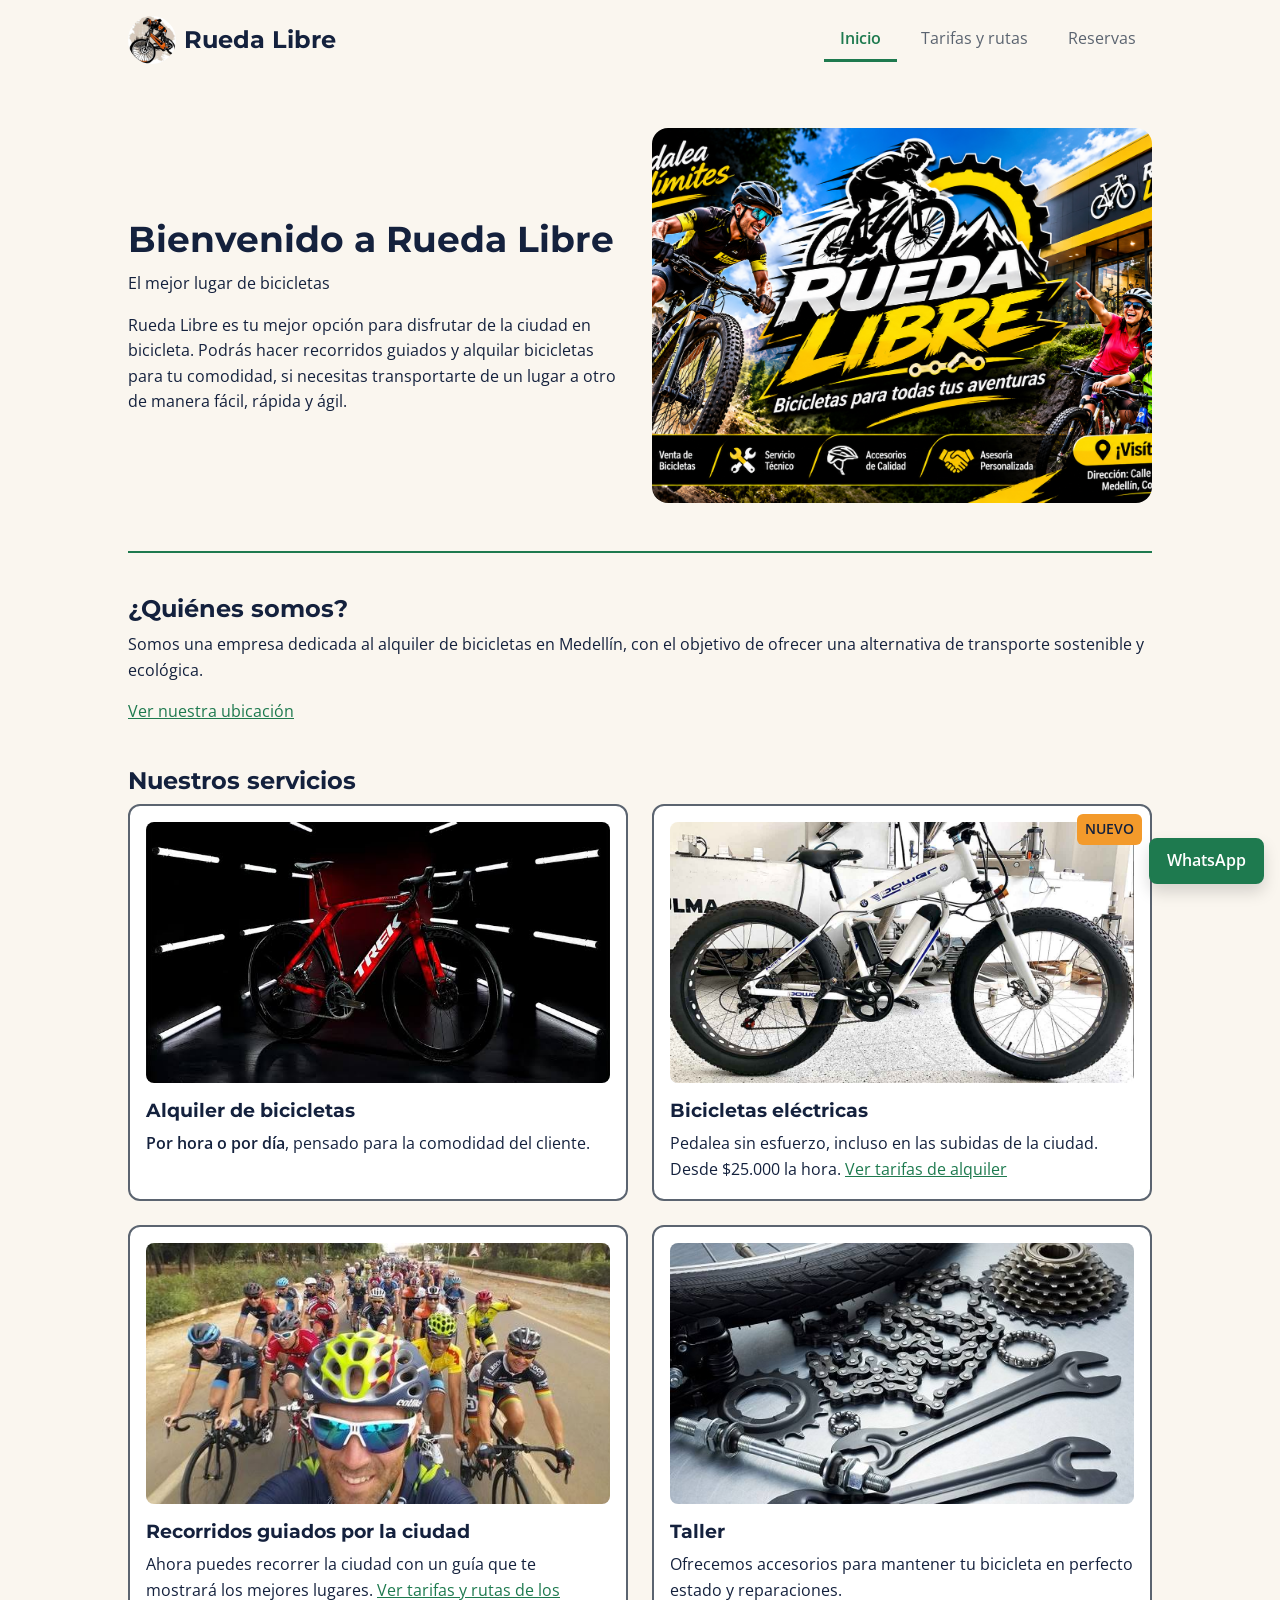
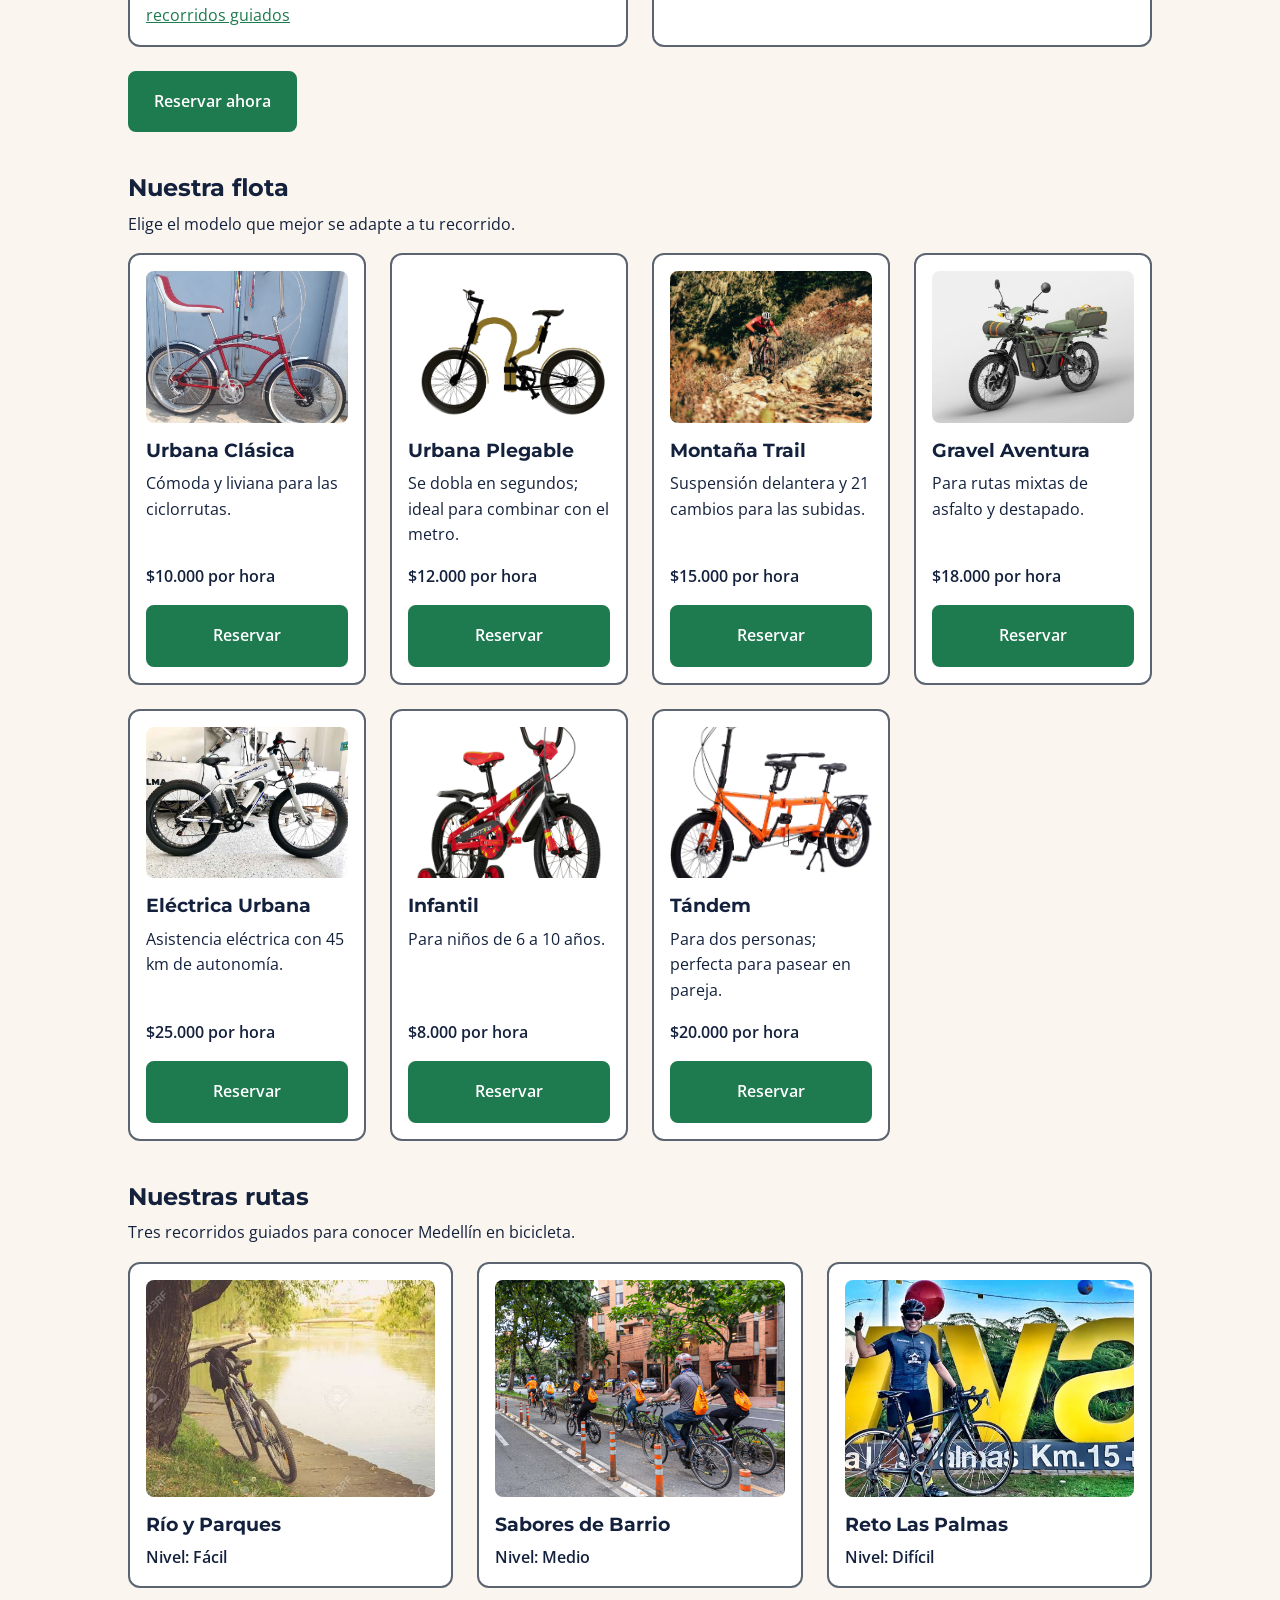
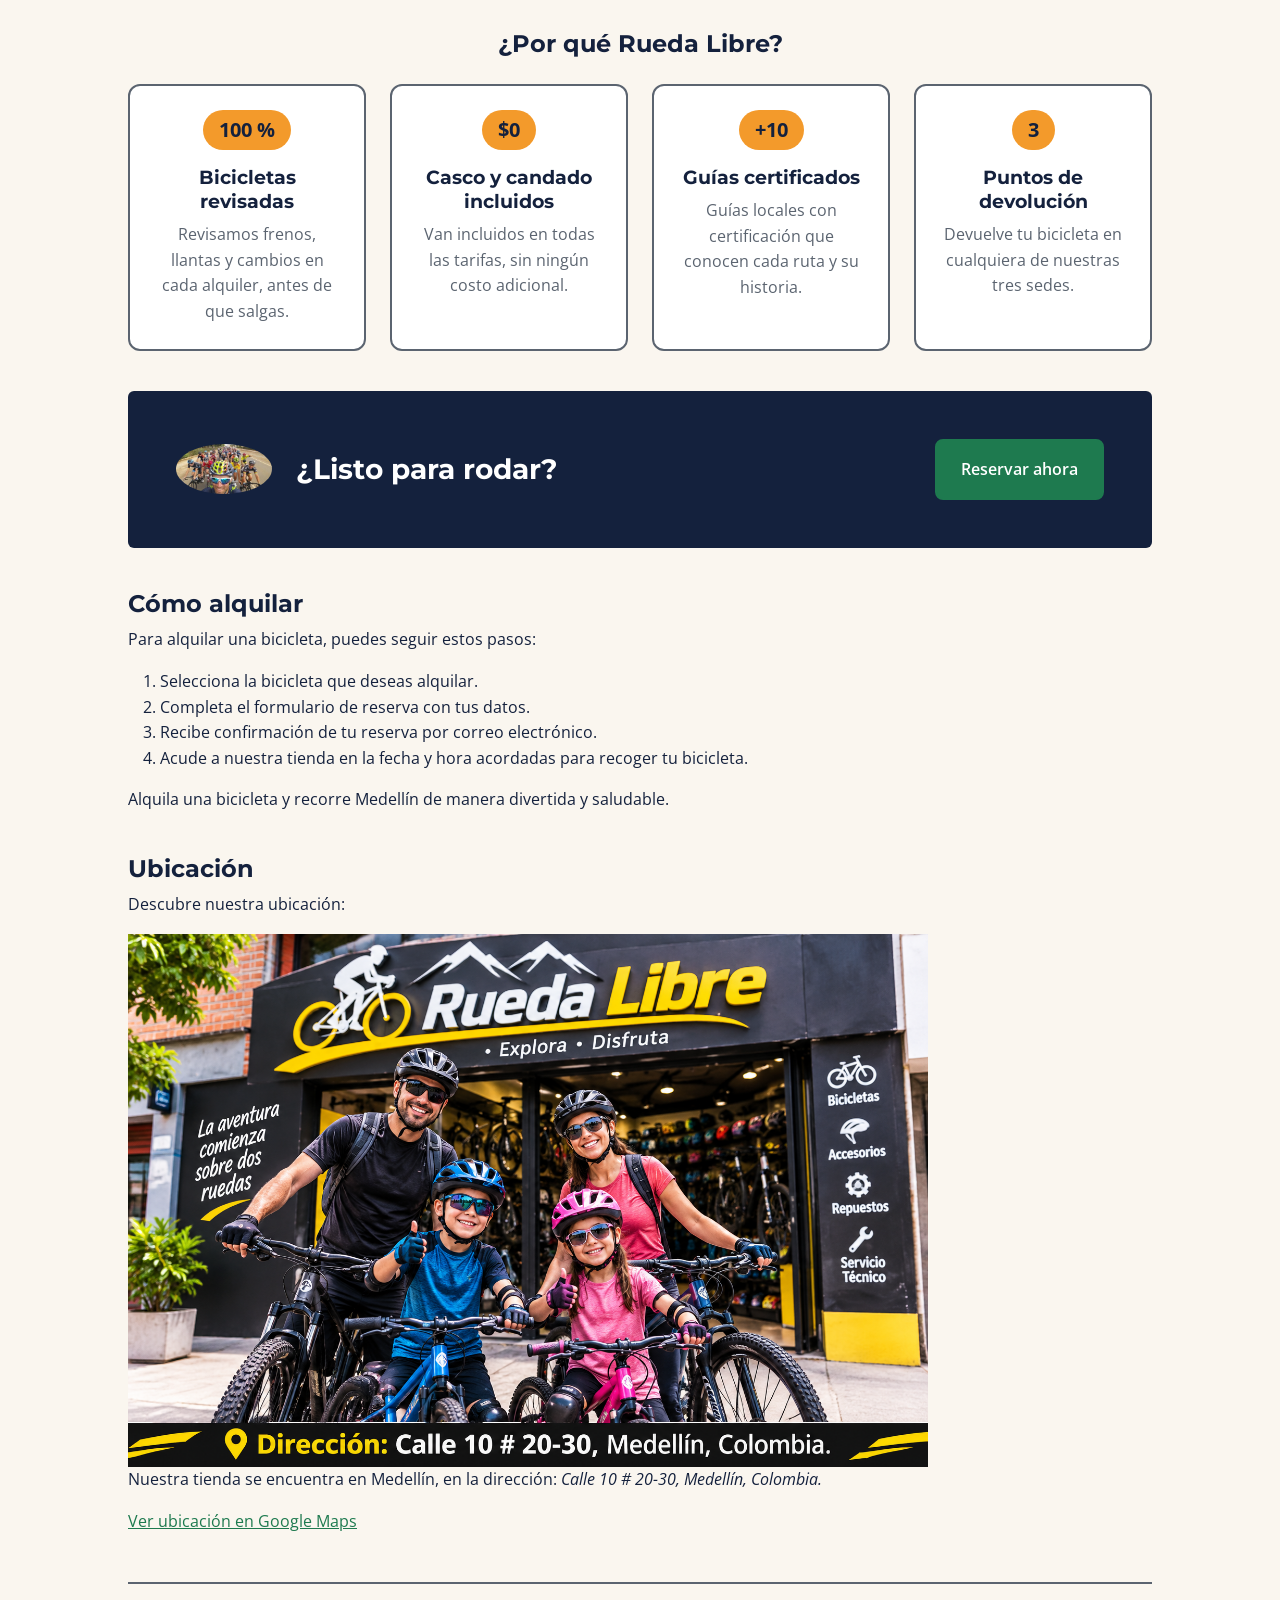
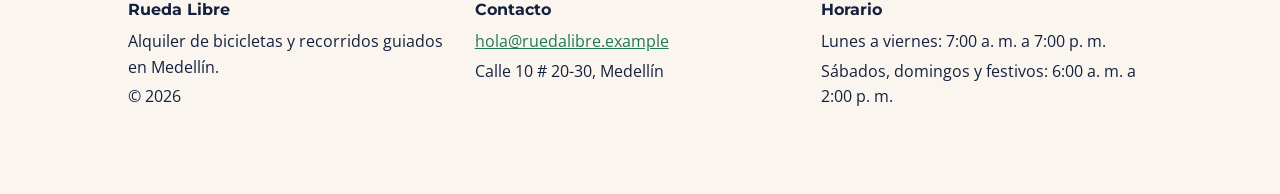
==== commit 198d684c: "v2.0-beta: migración completa a Bootstrap (tarifas, reservas, styles.css, catálogo)" ====
--- a/index.html
+++ b/index.html
@@ -17,15 +17,14 @@
     <link rel="stylesheet" href="css/styles.css">
 </head>
 <body>
-    <a href="#contenido">Saltar al contenido principal</a>
-
-    <header>
-        <p class="marca">
-            <img src="img/LogoBicicleta.jpg" alt="" width="48" height="48">
+
+    <header class="d-flex flex-column flex-md-row align-items-center justify-content-md-between gap-2 mb-3 text-center text-md-start">
+        <p class="marca d-flex align-items-center gap-2 m-0">
+            <img src="img/LogoBicicleta.jpg" class="rounded-circle" alt="" width="48" height="48">
             <span>Rueda Libre</span>
         </p>
         <nav>
-            <ul id="menu">
+            <ul id="menu" class="nav justify-content-center justify-content-md-start gap-2">
                 <li><a href="index.html" class="activo" aria-current="page">Inicio</a></li>
                 <li><a href="paginas/tarifas.html">Tarifas y rutas</a></li>
                 <li><a href="paginas/reservas.html">Reservas</a></li>
@@ -48,7 +47,7 @@
                 <div class="col-12 col-md-6">
                     <!-- ratio ratio-4x3: la caja mantiene proporción 4:3 · object-fit-cover: la foto la llena -->
                     <div class="ratio ratio-4x3">
-                        <img src="img/portada.jpg" class="object-fit-cover rounded-4" alt="Bicicleta de Rueda Libre lista para recorrer Medellín" width="600" height="450">
+                        <img src="img/logo.png" class="object-fit-cover rounded-4" alt="Bicicleta de Rueda Libre lista para recorrer Medellín" width="600" height="450">
                     </div>
                 </div>
             </div>
@@ -115,7 +114,7 @@
             <p class="mt-4"><a href="paginas/reservas.html" class="boton-cta">Reservar ahora</a></p>
         </section>
 
-        <!-- ===== NUESTRA FLOTA (marcado del MiniReto 5) =====
+        <!-- ===== NUESTRA FLOTA =====
              1 columna en celular · 2 desde sm (576) · 3 desde lg (992) · 4 desde xl (1200) -->
         <section id="flota">
             <h2>Nuestra flota</h2>
@@ -248,7 +247,7 @@
             </div>
         </section>
 
-        <!-- ===== ¿POR QUÉ RUEDA LIBRE? (MiniReto 6, ahora en el sitio real) =====
+        <!-- ===== ¿POR QUÉ RUEDA LIBRE? =====
              1 columna en celular · 2 desde sm · 4 desde xl (main mide 48rem hasta 1199 px) -->
         <section id="beneficios" aria-labelledby="titulo-beneficios">
             <h2 id="titulo-beneficios" class="text-center mb-4">¿Por qué Rueda Libre?</h2>
@@ -308,9 +307,8 @@
                 <li>Recibe confirmación de tu reserva por correo electrónico.</li>
                 <li>Acude a nuestra tienda en la fecha y hora acordadas para recoger tu bicicleta.</li>
             </ol>
-        </section>
-
-        <p>Alquila una bicicleta y recorre Medellín de manera divertida y saludable.</p>
+            <p>Alquila una bicicleta y recorre Medellín de manera divertida y saludable.</p>
+        </section>
 
         <section id="ubicacion">
             <h2>Ubicación</h2>
@@ -321,27 +319,29 @@
         </section>
     </main>
 
-    <footer>
-        <div class="pie-bloque">
-            <h2 class="pie-titulo">Rueda Libre</h2>
-            <p>Alquiler de bicicletas y recorridos guiados en Medellín.</p>
-            <p>© 2026</p>
-        </div>
-
-        <div class="pie-bloque">
-            <h2 class="pie-titulo">Contacto</h2>
-            <p><a href="mailto:hola@ruedalibre.example">hola@ruedalibre.example</a></p>
-            <p>Calle 10 # 20-30, Medellín</p>
-        </div>
-
-        <div class="pie-bloque">
-            <h2 class="pie-titulo">Horario</h2>
-            <p>Lunes a viernes: 7:00 a. m. a 7:00 p. m.</p>
-            <p>Sábados, domingos y festivos: 6:00 a. m. a 2:00 p. m.</p>
+    <footer class="mt-5 pt-3">
+        <div class="row g-3">
+            <div class="col-12 col-md-4">
+                <h2 class="fs-6 mb-2">Rueda Libre</h2>
+                <p class="mb-1">Alquiler de bicicletas y recorridos guiados en Medellín.</p>
+                <p class="mb-1">© 2026</p>
+            </div>
+
+            <div class="col-12 col-md-4">
+                <h2 class="fs-6 mb-2">Contacto</h2>
+                <p class="mb-1"><a href="mailto:hola@ruedalibre.example">hola@ruedalibre.example</a></p>
+                <p class="mb-1">Calle 10 # 20-30, Medellín</p>
+            </div>
+
+            <div class="col-12 col-md-4">
+                <h2 class="fs-6 mb-2">Horario</h2>
+                <p class="mb-1">Lunes a viernes: 7:00 a. m. a 7:00 p. m.</p>
+                <p class="mb-1">Sábados, domingos y festivos: 6:00 a. m. a 2:00 p. m.</p>
+            </div>
         </div>
     </footer>
 
-    <a href="https://wa.me/573000000000" class="boton-cta boton-whatsapp" target="_blank" rel="noopener" aria-label="WhatsApp (se abre en otra pestaña)">WhatsApp</a>
+    <a href="https://wa.me/573000000000" class="boton-cta position-fixed bottom-0 end-0 m-3 px-3 py-2 shadow z-3" target="_blank" rel="noopener" aria-label="WhatsApp (se abre en otra pestaña)">WhatsApp</a>
 
     <!-- Bundle de JavaScript de Bootstrap (incluye Popper), antes de cerrar el body -->
     <script src="https://cdn.jsdelivr.net/npm/bootstrap@5.3.8/dist/js/bootstrap.bundle.min.js" integrity="sha384-FKyoEForCGlyvwx9Hj09JcYn3nv7wiPVlz7YYwJrWVcXK/BmnVDxM+D2scQbITxI" crossorigin="anonymous"></script>
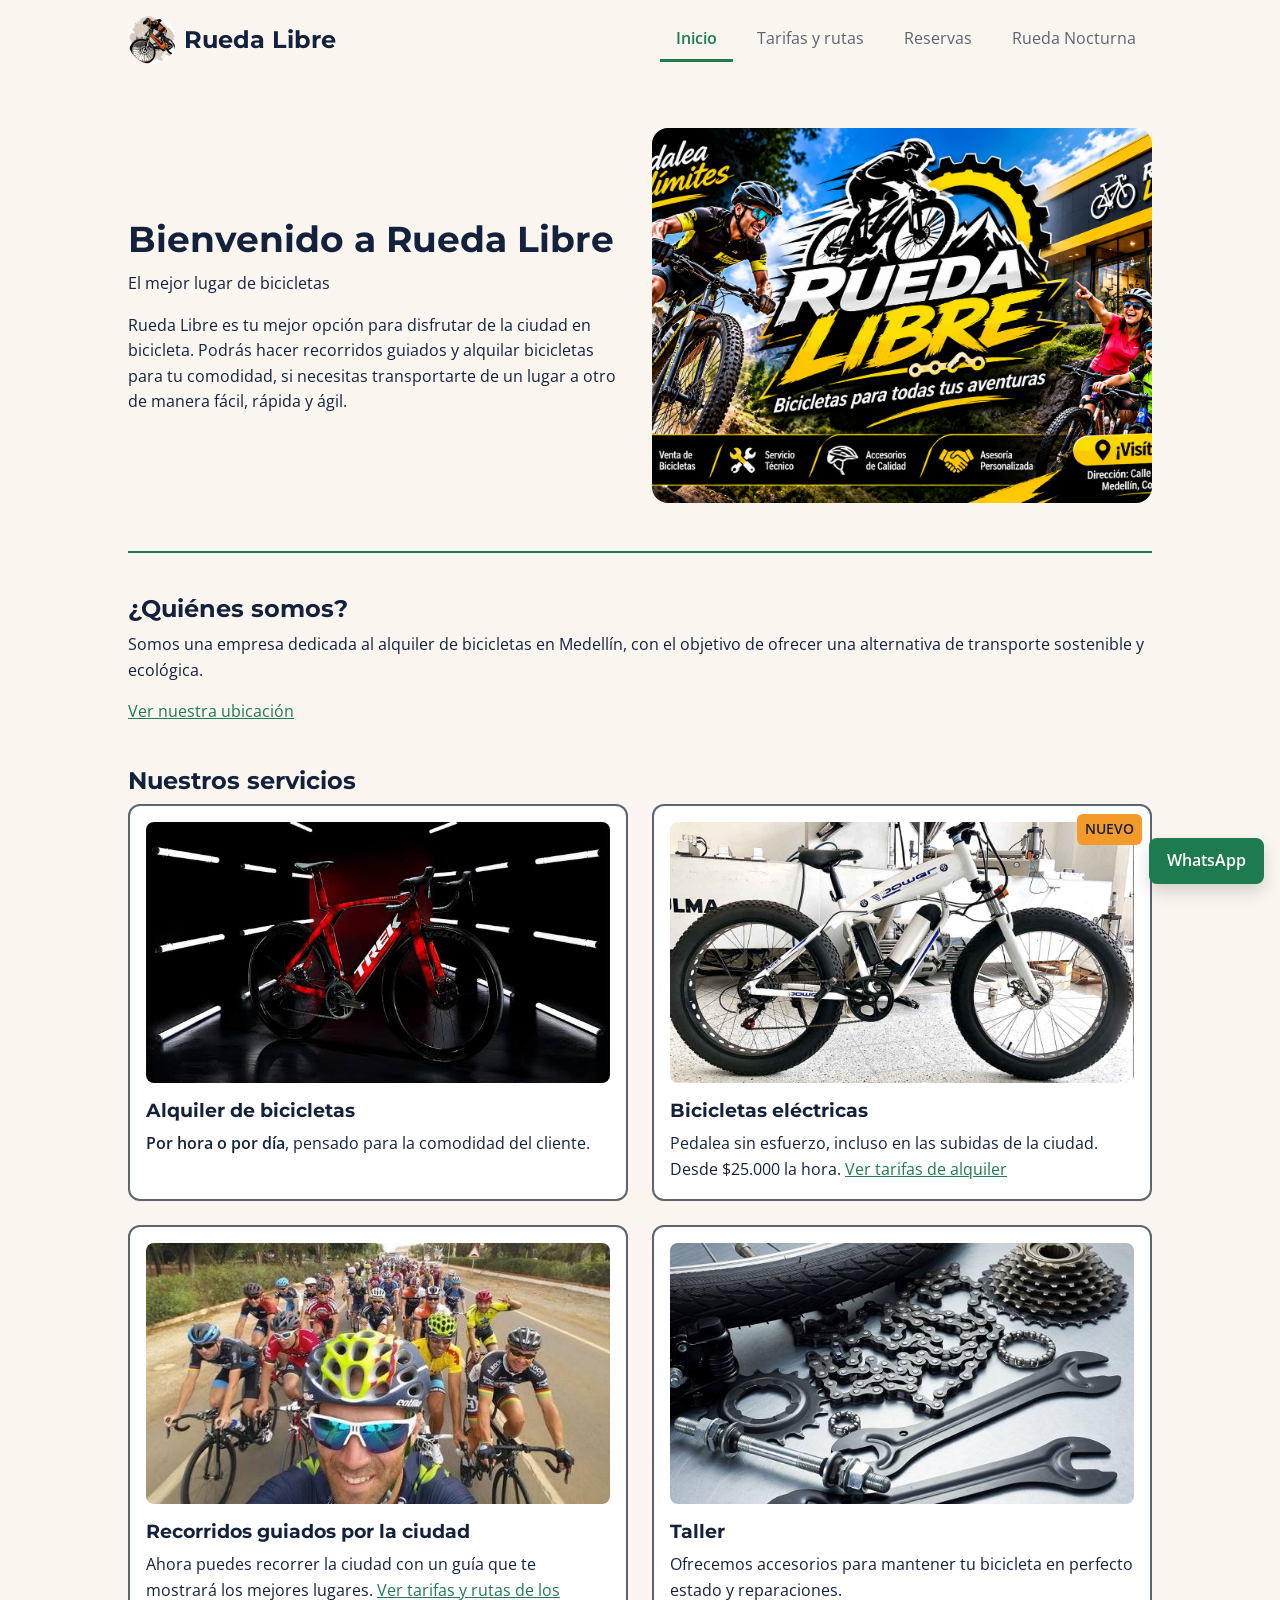
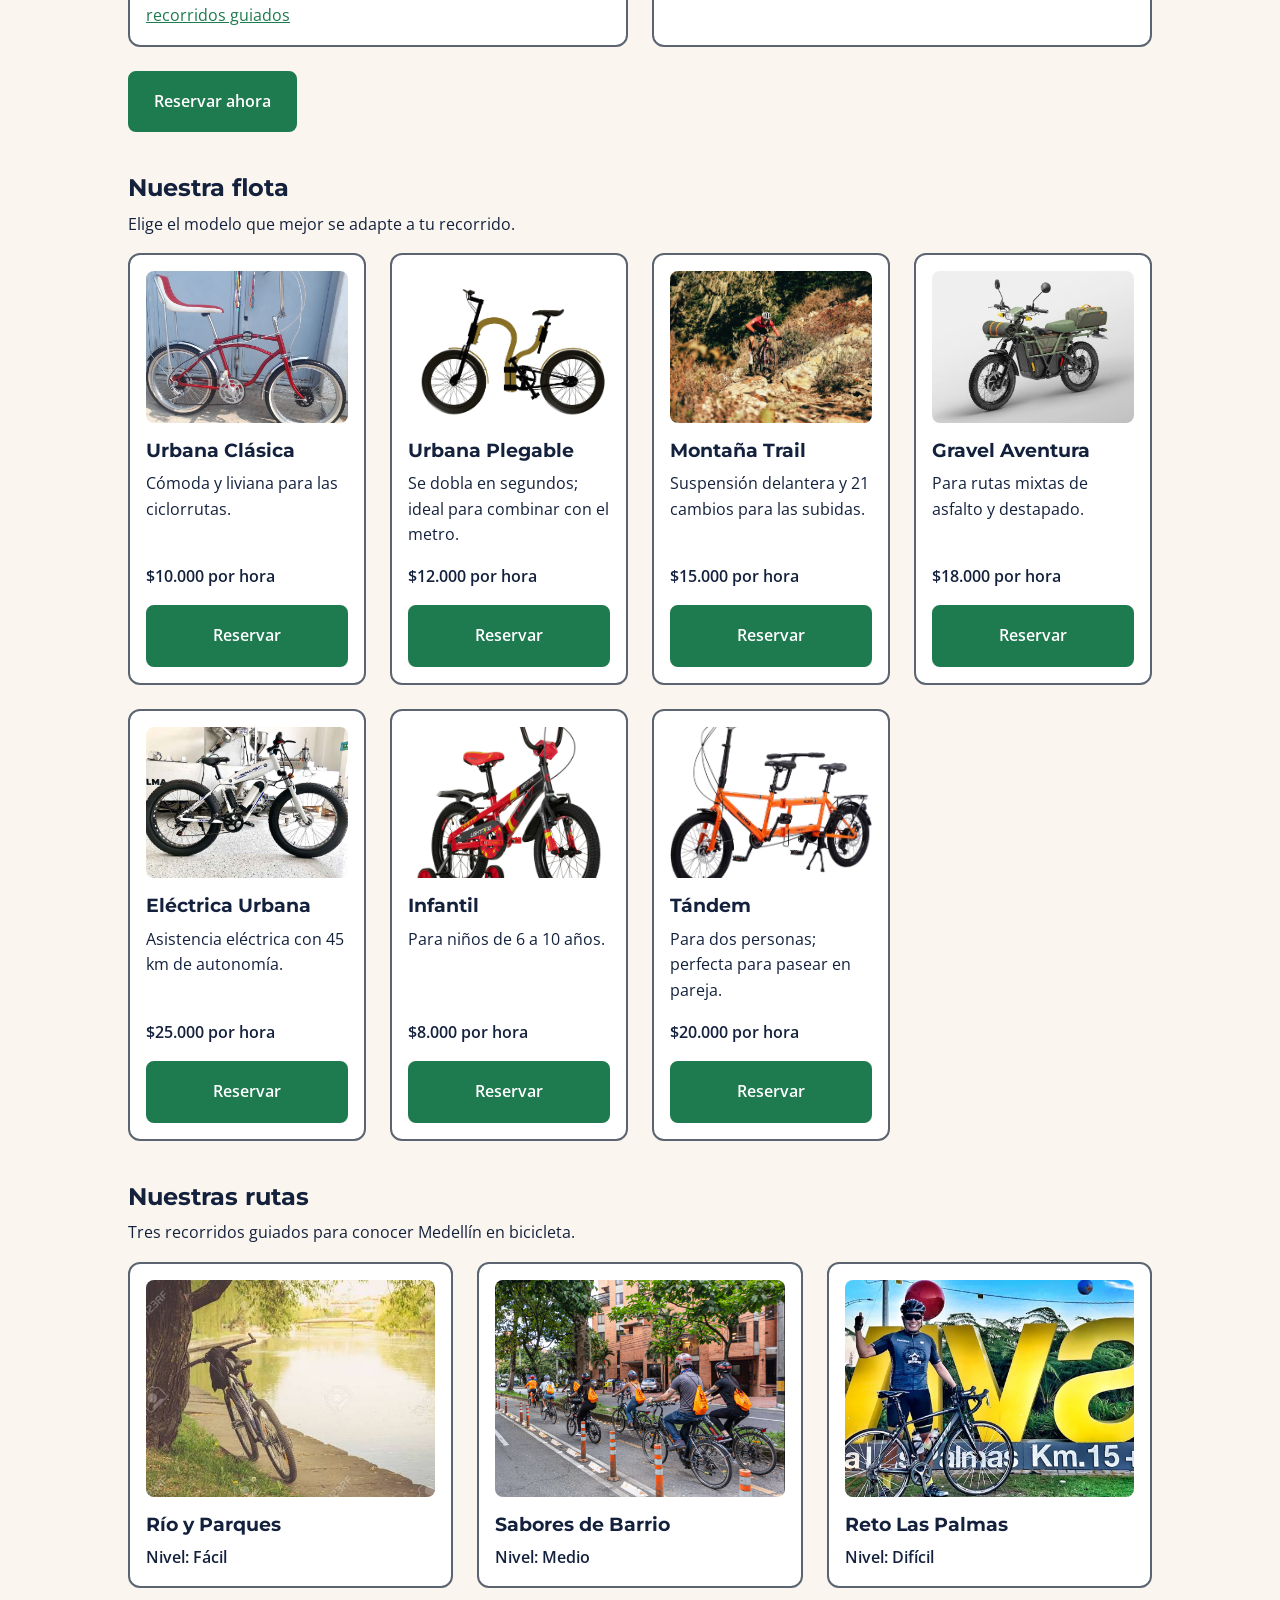
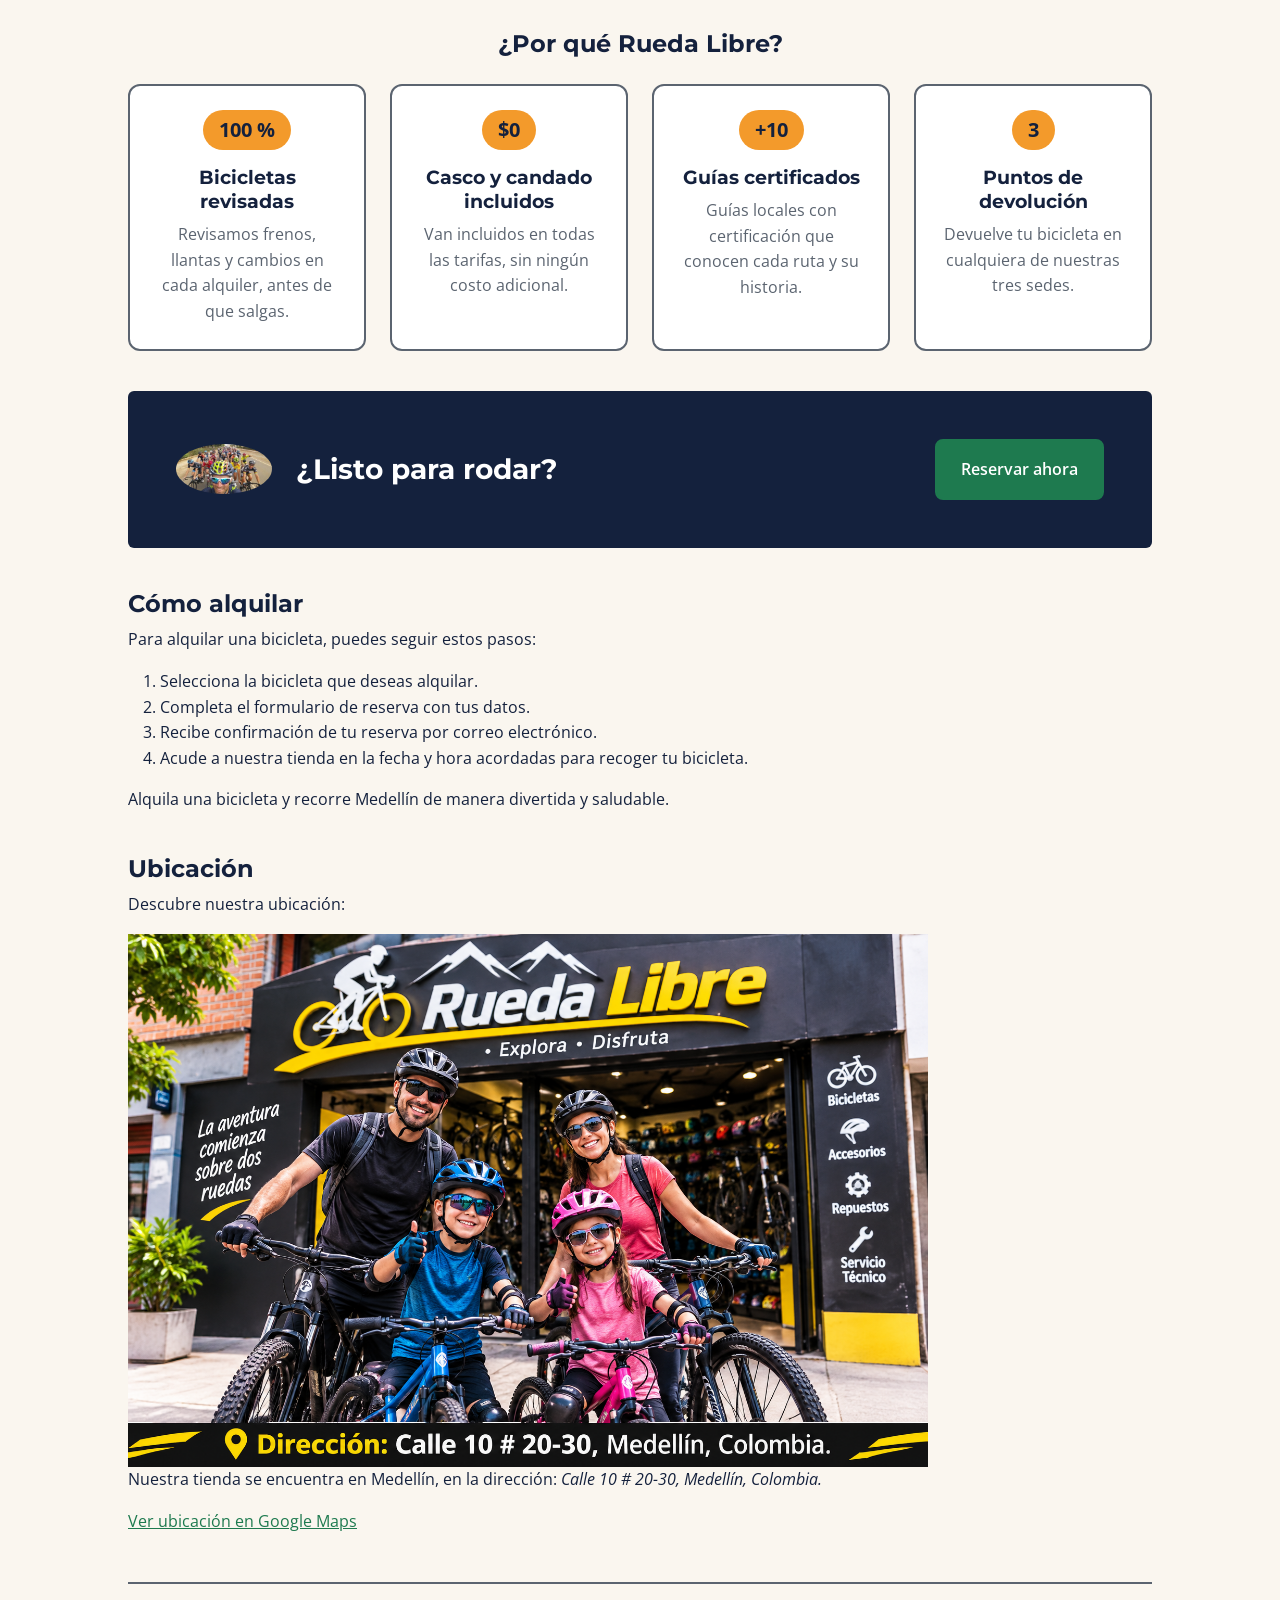
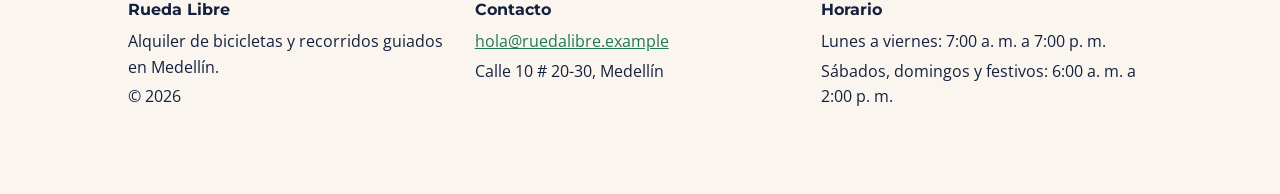
==== commit fe273e71: "Enlaces entre el sitio principal y Rueda Nocturna" ====
--- a/index.html
+++ b/index.html
@@ -10,13 +10,13 @@
     <link rel="preconnect" href="https://fonts.gstatic.com" crossorigin>
     <link href="https://fonts.googleapis.com/css2?family=Montserrat:wght@700&family=Open+Sans:wght@400;600&display=swap" rel="stylesheet">
 
-    <!-- 1) Bootstrap 5.3 primero (copiado de la documentación oficial) -->
     <link href="https://cdn.jsdelivr.net/npm/bootstrap@5.3.8/dist/css/bootstrap.min.css" rel="stylesheet" integrity="sha384-sRIl4kxILFvY47J16cr9ZwB07vP4J8+LH7qKQnuqkuIAvNWLzeN8tE5YBujZqJLB" crossorigin="anonymous">
 
     <!-- 2) Mi hoja DESPUÉS: cuando hay empate de especificidad, gana la última -->
     <link rel="stylesheet" href="css/styles.css">
 </head>
 <body>
+    <a href="#contenido" class="visually-hidden-focusable">Saltar al contenido principal</a>
 
     <header class="d-flex flex-column flex-md-row align-items-center justify-content-md-between gap-2 mb-3 text-center text-md-start">
         <p class="marca d-flex align-items-center gap-2 m-0">
@@ -28,6 +28,7 @@
                 <li><a href="index.html" class="activo" aria-current="page">Inicio</a></li>
                 <li><a href="paginas/tarifas.html">Tarifas y rutas</a></li>
                 <li><a href="paginas/reservas.html">Reservas</a></li>
+                <li><a href="nocturna/index.html">Rueda Nocturna</a></li>
             </ul>
         </nav>
     </header>
